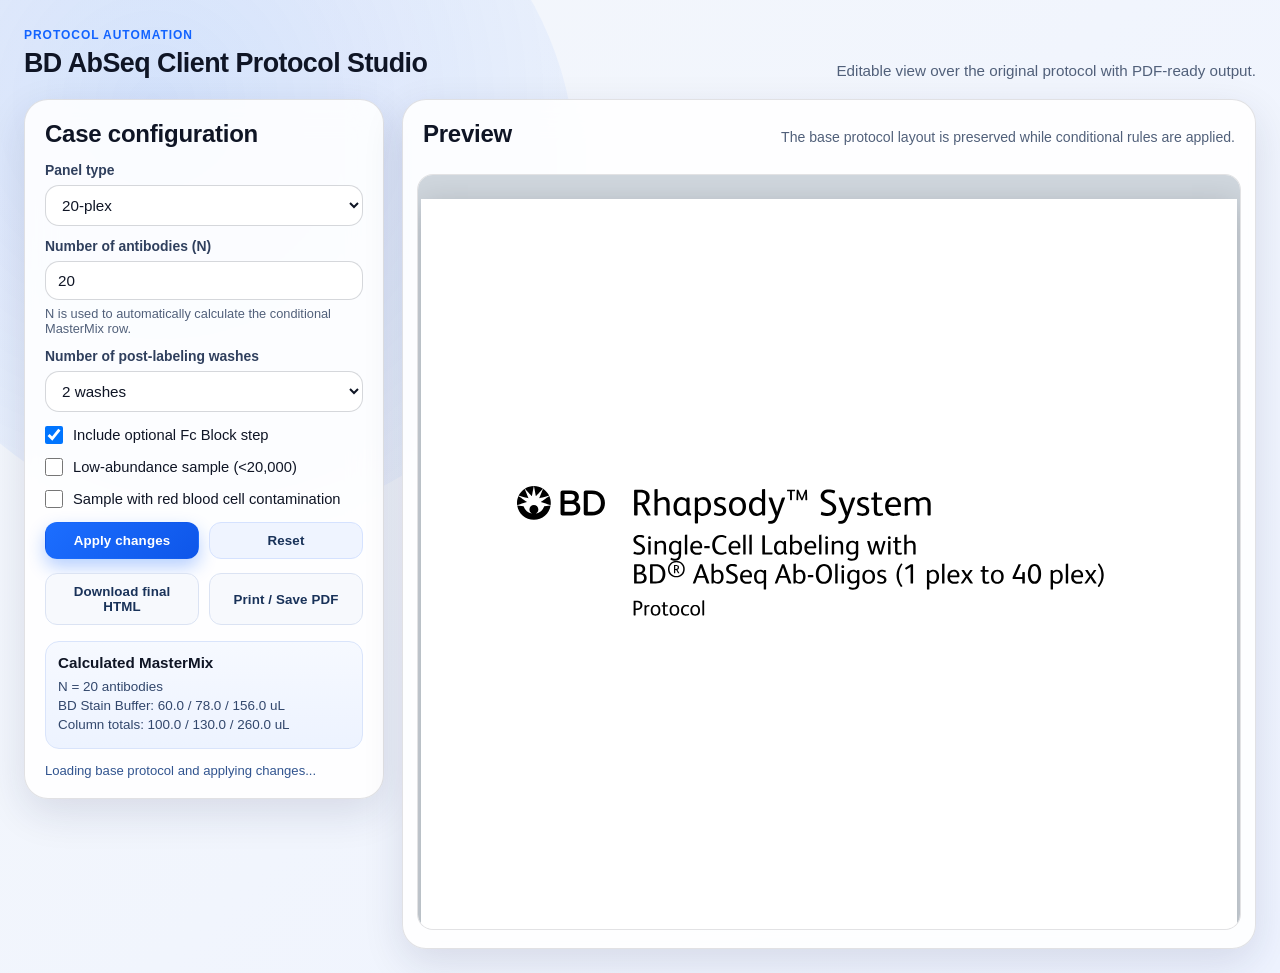
==== index.html @ 2a2dd832 "Add GitHub Pages entry point and disable Jekyll" ====
<!doctype html>
<html lang="en">
<head>
  <meta charset="utf-8" />
  <meta name="viewport" content="width=device-width, initial-scale=1" />
  <meta http-equiv="refresh" content="0; url=protocol_studio.html" />
  <title>BD AbSeq Protocol Studio</title>
  <style>
    body {
      margin: 0;
      min-height: 100vh;
      display: grid;
      place-items: center;
      font-family: "Segoe UI", Tahoma, sans-serif;
      background: #f2f5f8;
      color: #102a43;
    }
    main {
      background: #ffffff;
      border: 1px solid #d9e2ec;
      border-radius: 12px;
      padding: 20px 24px;
      box-shadow: 0 8px 20px rgba(16, 42, 67, 0.08);
      text-align: center;
    }
    a {
      color: #0f609b;
      font-weight: 600;
      text-decoration: none;
    }
    a:hover {
      text-decoration: underline;
    }
  </style>
</head>
<body>
  <main>
    <p>Redirecting to the protocol studio...</p>
    <p>If it does not open automatically, continue to <a href="protocol_studio.html">protocol_studio.html</a>.</p>
  </main>
</body>
</html>
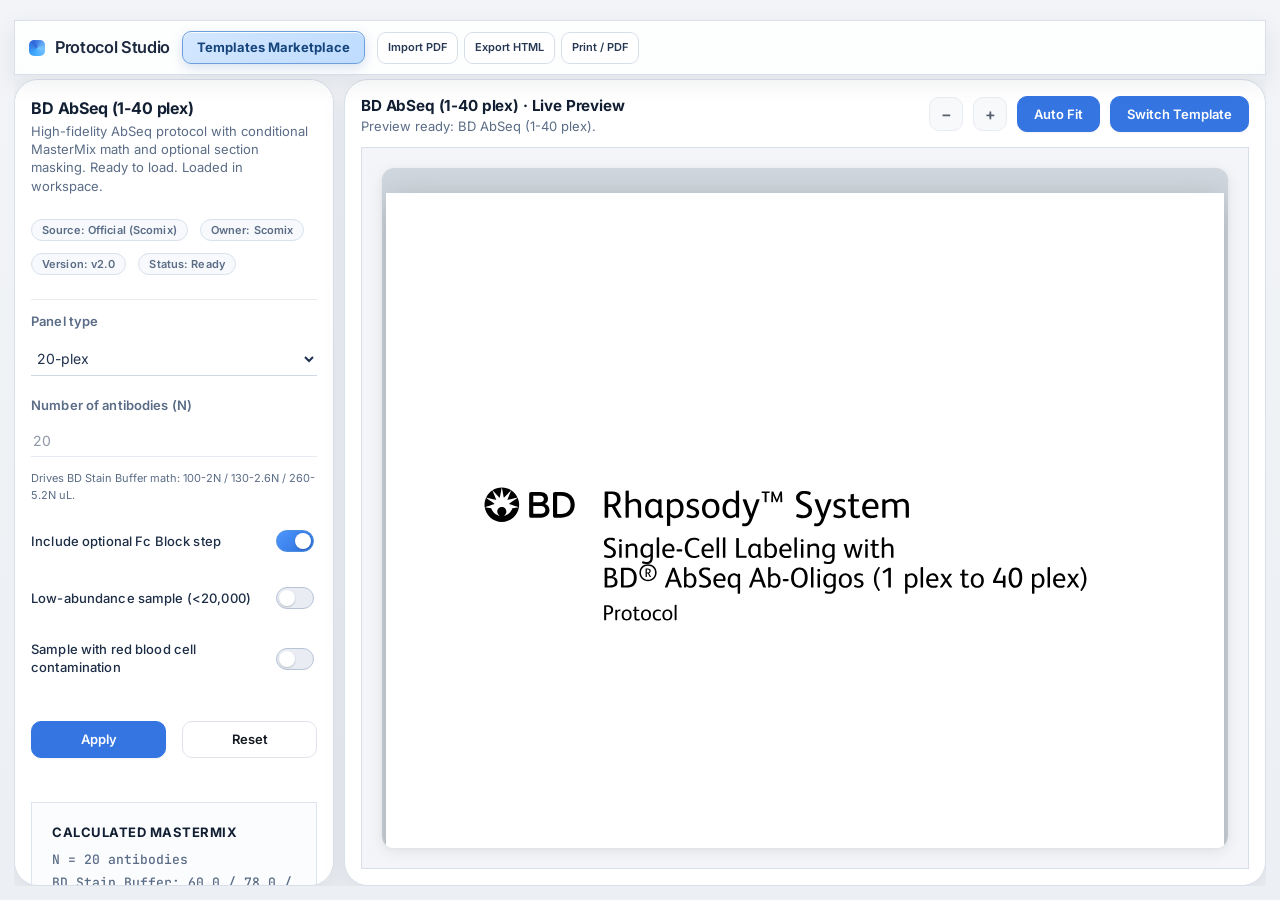
==== commit 8d401560: "Refactor code structure for improved readability and maintainability" ====
--- a/index.html
+++ b/index.html
@@ -3,40 +3,15929 @@
 <head>
   <meta charset="utf-8" />
   <meta name="viewport" content="width=device-width, initial-scale=1" />
-  <meta http-equiv="refresh" content="0; url=protocol_studio.html" />
-  <title>BD AbSeq Protocol Studio</title>
+  <title>Scomix Protocol Studio</title>
+  <link rel="preconnect" href="https://fonts.googleapis.com">
+  <link rel="preconnect" href="https://fonts.gstatic.com" crossorigin>
+  <link href="https://fonts.googleapis.com/css2?family=Inter:wght@400;500;600;700;800&family=JetBrains+Mono:wght@400;500;600&display=swap" rel="stylesheet">
   <style>
-    body {
+/* ═══════════════════════════════════════════════════
+   DESIGN TOKENS
+   ═══════════════════════════════════════════════════ */
+:root {
+  /* — Neutral scale — */
+  --gray-50: #f8f9fb;
+  --gray-100: #f1f3f6;
+  --gray-150: #e8ecf1;
+  --gray-200: #dfe3ea;
+  --gray-300: #c8ced9;
+  --gray-400: #a1aab8;
+  --gray-500: #737f8f;
+  --gray-600: #56606e;
+  --gray-700: #3d4654;
+  --gray-800: #272e3a;
+  --gray-900: #141921;
+
+  /* — Primary (blue) — */
+  --primary-50: #eff5ff;
+  --primary-100: #dae8ff;
+  --primary-200: #bdd5ff;
+  --primary-300: #8bb8ff;
+  --primary-400: #5a96f5;
+  --primary-500: #3575e2;
+  --primary-600: #1d5cc8;
+  --primary-700: #174ba3;
+  --primary-800: #163d82;
+  --primary-900: #0e2952;
+
+  /* — Accent (violet) — */
+  --accent-50: #f5f0ff;
+  --accent-100: #ede5ff;
+  --accent-200: #d9c8ff;
+  --accent-400: #9871f0;
+  --accent-600: #6d3fcf;
+
+  /* — Success (green) — */
+  --success-50: #ecfdf3;
+  --success-100: #d1fae5;
+  --success-400: #36b37e;
+  --success-600: #1a7f54;
+  --success-700: #146642;
+
+  /* — Warning (amber) — */
+  --warning-50: #fffbeb;
+  --warning-100: #fef3c7;
+  --warning-400: #f59e0b;
+  --warning-600: #b45309;
+  --warning-700: #92400e;
+
+  /* — Danger (red) — */
+  --danger-50: #fef2f2;
+  --danger-100: #fee2e2;
+  --danger-400: #f87171;
+  --danger-600: #dc2626;
+  --danger-700: #b91c1c;
+
+  /* — Semantic aliases — */
+  --bg-app: #f3f5f8;
+  --bg-surface: #ffffff;
+  --bg-surface-secondary: var(--gray-50);
+  --bg-surface-overlay: rgba(255, 255, 255, 0.92);
+  --bg-elevated: #ffffff;
+  --border-default: var(--gray-200);
+  --border-subtle: var(--gray-150);
+  --border-strong: var(--gray-300);
+  --text-primary: var(--gray-900);
+  --text-secondary: var(--gray-600);
+  --text-tertiary: var(--gray-500);
+  --text-on-primary: #ffffff;
+
+  /* — Spacing — */
+  --sp-1: 4px;
+  --sp-2: 8px;
+  --sp-3: 12px;
+  --sp-4: 16px;
+  --sp-5: 20px;
+  --sp-6: 24px;
+  --sp-8: 32px;
+  --sp-10: 40px;
+  --sp-12: 48px;
+
+  /* — Radii — */
+  --radius-sm: 6px;
+  --radius-md: 10px;
+  --radius-lg: 14px;
+  --radius-xl: 20px;
+  --radius-2xl: 24px;
+  --radius-pill: 999px;
+
+  /* — Shadows — */
+  --shadow-xs: 0 1px 2px rgba(16, 24, 40, 0.05);
+  --shadow-sm: 0 2px 6px rgba(16, 24, 40, 0.06), 0 1px 2px rgba(16, 24, 40, 0.04);
+  --shadow-md: 0 4px 16px rgba(16, 24, 40, 0.08), 0 1px 4px rgba(16, 24, 40, 0.04);
+  --shadow-lg: 0 12px 40px rgba(16, 24, 40, 0.1), 0 2px 8px rgba(16, 24, 40, 0.04);
+  --shadow-xl: 0 20px 60px rgba(16, 24, 40, 0.14), 0 4px 16px rgba(16, 24, 40, 0.06);
+  --shadow-focus: 0 0 0 3px rgba(53, 117, 226, 0.18);
+  --shadow-focus-danger: 0 0 0 3px rgba(220, 38, 38, 0.16);
+
+  /* — Typography — */
+  --font-sans: 'Inter', -apple-system, BlinkMacSystemFont, 'Segoe UI', sans-serif;
+  --font-mono: 'JetBrains Mono', 'SF Mono', 'Fira Code', monospace;
+  --text-xs: 0.6875rem;
+  --text-sm: 0.8125rem;
+  --text-base: 0.875rem;
+  --text-md: 0.9375rem;
+  --text-lg: 1rem;
+  --text-xl: 1.125rem;
+  --text-2xl: 1.375rem;
+  --text-3xl: 1.75rem;
+
+  /* — Transitions — */
+  --ease-out: cubic-bezier(0.16, 1, 0.3, 1);
+  --ease-in-out: cubic-bezier(0.45, 0, 0.55, 1);
+  --duration-fast: 120ms;
+  --duration-normal: 200ms;
+  --duration-slow: 320ms;
+
+  /* — Z layers — */
+  --z-overlay: 100;
+  --z-overlay-raised: 110;
+  --z-overlay-top: 120;
+  --z-header: 50;
+
+  /* Legacy compat aliases (for embedded template references) */
+  --accent: var(--primary-500);
+  --accent-strong: var(--primary-600);
+  --accent-soft: var(--primary-100);
+  --ink-900: var(--gray-900);
+  --ink-700: var(--gray-700);
+  --ink-500: var(--gray-500);
+  --surface: var(--bg-surface);
+  --surface-strong: #ffffff;
+  --stroke: var(--border-default);
+  --stroke-strong: var(--border-strong);
+  --internal: var(--warning-600);
+  --internal-soft: var(--warning-100);
+  --ok: var(--success-600);
+  --ok-soft: var(--success-100);
+  --pending: var(--warning-600);
+  --pending-soft: var(--warning-100);
+  --danger: var(--danger-600);
+  --danger-soft: var(--danger-100);
+  --shadow-main: var(--shadow-lg);
+  --shadow-soft: var(--shadow-md);
+  --radius-xl: var(--radius-2xl);
+  --radius-lg: var(--radius-lg);
+}
+
+/* ═══════════════════════════════════════════════════
+   RESET & BASE
+   ═══════════════════════════════════════════════════ */
+*, *::before, *::after { box-sizing: border-box; }
+
+html {
+  margin: 0;
+  height: 100%;
+  min-height: 100dvh;
+  overflow-x: hidden;
+  overflow-y: hidden;
+}
+
+body {
+  margin: 0;
+  height: 100dvh;
+  min-height: 100dvh;
+  overflow-x: hidden;
+  overflow-y: hidden;
+  color: var(--text-primary);
+  font-family: var(--font-sans);
+  font-size: 15px;
+  line-height: 1.5;
+  background: var(--bg-app);
+  -webkit-font-smoothing: antialiased;
+  -moz-osx-font-smoothing: grayscale;
+}
+
+button, input, select, textarea { font-family: inherit; font-size: inherit; }
+:focus-visible { outline: none; }
+
+/* ═══════════════════════════════════════════════════
+   SCROLLBAR
+   ═══════════════════════════════════════════════════ */
+::-webkit-scrollbar { width: 6px; height: 6px; }
+::-webkit-scrollbar-track { background: transparent; }
+::-webkit-scrollbar-thumb {
+  background: var(--gray-300);
+  border-radius: var(--radius-pill);
+}
+::-webkit-scrollbar-thumb:hover { background: var(--gray-400); }
+
+/* ═══════════════════════════════════════════════════
+   APP SHELL
+   ═══════════════════════════════════════════════════ */
+.app-backdrop,
+.app-grid-glow {
+  display: none;
+}
+
+.app-shell {
+  position: relative;
+  z-index: 1;
+  max-width: 1820px;
+  margin: 0 auto;
+  padding: var(--sp-5);
+  display: flex;
+  flex-direction: column;
+  gap: calc(var(--sp-6) + 2px);
+  min-height: 100dvh;
+  height: 100dvh;
+  box-sizing: border-box;
+  overflow: hidden;
+}
+
+/* ═══════════════════════════════════════════════════
+   PANEL (shared surface)
+   ═══════════════════════════════════════════════════ */
+.panel {
+  border: 1px solid var(--border-default);
+  background: linear-gradient(180deg, #ffffff, #fbfcff 52%, #f7faff);
+  border-radius: var(--radius-xl);
+  box-shadow: var(--shadow-sm), inset 0 1px 0 rgba(255,255,255,0.75);
+}
+
+/* ═══════════════════════════════════════════════════
+   HEADER — compact toolbar
+   ═══════════════════════════════════════════════════ */
+.main-header {
+  display: flex;
+  align-items: center;
+  justify-content: space-between;
+  gap: var(--sp-5);
+  padding: var(--sp-4) var(--sp-6);
+  border-radius: var(--radius-lg);
+  position: sticky;
+  top: var(--sp-2);
+  z-index: var(--z-header);
+  backdrop-filter: blur(16px) saturate(1.5);
+  background: linear-gradient(145deg, rgba(255,255,255,0.88), rgba(248,251,255,0.78));
+  box-shadow: var(--shadow-sm), 0 0 0 1px var(--border-subtle), inset 0 1px 0 rgba(255,255,255,0.82);
+}
+
+.brand-block {
+  display: flex;
+  align-items: center;
+  gap: var(--sp-3);
+  min-width: 0;
+}
+
+.eyebrow {
+  margin: 0;
+  color: var(--primary-600);
+  letter-spacing: 0.06em;
+  text-transform: uppercase;
+  font-size: var(--text-xs);
+  font-weight: 700;
+  white-space: nowrap;
+}
+
+h1 {
+  margin: 0;
+  font-size: var(--text-xl);
+  font-weight: 800;
+  letter-spacing: -0.02em;
+  white-space: nowrap;
+  background: linear-gradient(135deg, var(--gray-900), var(--primary-700));
+  -webkit-background-clip: text;
+  -webkit-text-fill-color: transparent;
+  background-clip: text;
+}
+
+.hero-copy {
+  display: none;
+}
+
+.header-actions {
+  display: flex;
+  align-items: center;
+  gap: var(--sp-2);
+  flex-shrink: 0;
+}
+
+/* ═══════════════════════════════════════════════════
+   WORKSPACE — two-column layout
+   ═══════════════════════════════════════════════════ */
+.workspace {
+  display: grid;
+  grid-template-columns: minmax(360px, 420px) minmax(0, 1fr);
+  gap: var(--sp-6);
+  flex: 1;
+  min-height: 0;
+  overflow: hidden;
+  transition: grid-template-columns var(--duration-slow) var(--ease-out);
+}
+
+.workspace.is-preview-focus {
+  grid-template-columns: 0 minmax(0, 1fr);
+}
+
+.workspace.is-preview-focus .editor-panel {
+  opacity: 0;
+  pointer-events: none;
+  border-width: 0;
+  width: 0;
+  padding: 0;
+  overflow: hidden;
+}
+
+/* ═══════════════════════════════════════════════════
+   EDITOR PANEL (left sidebar)
+   ═══════════════════════════════════════════════════ */
+.editor-panel {
+  padding: var(--sp-6);
+  display: flex;
+  flex-direction: column;
+  gap: var(--sp-5);
+  min-height: 0;
+  overflow-y: auto;
+  overflow-x: hidden;
+  border-radius: var(--radius-xl);
+  transition: opacity var(--duration-slow) var(--ease-out);
+}
+
+.panel-header {
+  display: flex;
+  justify-content: space-between;
+  gap: var(--sp-4);
+  align-items: center;
+  margin-bottom: var(--sp-1);
+}
+
+.panel-header h2 {
+  margin: 0;
+  font-size: var(--text-lg);
+  font-weight: 700;
+  letter-spacing: -0.01em;
+}
+
+.panel-subtitle {
+  margin: 2px 0 0;
+  color: var(--text-tertiary);
+  font-size: var(--text-sm);
+  line-height: 1.4;
+}
+
+.chip-action {
+  border: 1px solid var(--primary-200);
+  background: var(--primary-50);
+  color: var(--primary-700);
+  border-radius: var(--radius-pill);
+  padding: 5px 12px;
+  font-size: var(--text-xs);
+  font-weight: 600;
+  cursor: pointer;
+  white-space: nowrap;
+  transition: all var(--duration-fast) ease;
+}
+
+.chip-action:hover {
+  background: var(--primary-100);
+  border-color: var(--primary-300);
+}
+
+.meta-row {
+  display: flex;
+  flex-wrap: wrap;
+  gap: 12px;
+  align-items: center;
+}
+
+.meta-pill {
+  display: inline-flex;
+  align-items: center;
+  border-radius: var(--radius-pill);
+  border: 1px solid var(--border-default);
+  background: var(--gray-50);
+  color: var(--text-secondary);
+  padding: 3px 10px;
+  font-size: var(--text-xs);
+  line-height: 1.3;
+  font-weight: 600;
+  letter-spacing: 0.01em;
+}
+
+/* ═══════════════════════════════════════════════════
+   FORM CONTROLS
+   ═══════════════════════════════════════════════════ */
+.control-list { display: grid; gap: var(--sp-5); }
+
+#protocolControls.control-list {
+  margin-top: var(--sp-1);
+  padding-top: var(--sp-3);
+  border-top: 1px solid var(--border-subtle);
+}
+
+.form-field { display: grid; gap: 10px; }
+.form-field label { margin: 0; }
+
+label {
+  display: block;
+  margin: 0 0 5px;
+  font-size: var(--text-sm);
+  font-weight: 600;
+  color: var(--text-secondary);
+  letter-spacing: 0.01em;
+}
+
+input[type="search"],
+input[type="text"],
+input[type="number"],
+select {
+  width: 100%;
+  border: 1px solid var(--border-default);
+  border-radius: var(--radius-md);
+  padding: 9px 12px;
+  background: var(--bg-surface);
+  color: var(--text-primary);
+  font-size: var(--text-base);
+  transition: border-color var(--duration-fast) ease, box-shadow var(--duration-fast) ease;
+}
+
+input[type="search"]:hover,
+input[type="text"]:hover,
+input[type="number"]:hover,
+select:hover {
+  border-color: var(--gray-300);
+}
+
+input[type="search"]:focus,
+input[type="text"]:focus,
+input[type="number"]:focus,
+select:focus {
+  border-color: var(--primary-400);
+  box-shadow: var(--shadow-focus);
+  outline: none;
+}
+
+input::placeholder { color: var(--gray-400); }
+
+input:disabled, select:disabled, button:disabled {
+  cursor: not-allowed;
+  opacity: 0.5;
+}
+
+.hint {
+  margin: 3px 0 0;
+  font-size: var(--text-xs);
+  color: var(--text-tertiary);
+}
+
+/* — Checkboxes — */
+.check-row {
+  margin-top: var(--sp-1);
+  display: flex;
+  align-items: center;
+  gap: var(--sp-2);
+  font-size: var(--text-base);
+  color: var(--text-primary);
+  cursor: pointer;
+}
+
+.check-row input[type="checkbox"] {
+  appearance: none;
+  -webkit-appearance: none;
+  width: 18px;
+  height: 18px;
+  border: 2px solid var(--gray-300);
+  border-radius: 5px;
+  background: var(--bg-surface);
+  cursor: pointer;
+  transition: all var(--duration-fast) ease;
+  position: relative;
+  flex-shrink: 0;
+}
+
+.check-row input[type="checkbox"]:checked {
+  background: var(--primary-500);
+  border-color: var(--primary-500);
+}
+
+.check-row input[type="checkbox"]:checked::after {
+  content: '';
+  position: absolute;
+  left: 4px;
+  top: 1px;
+  width: 6px;
+  height: 10px;
+  border: 2px solid white;
+  border-top: 0;
+  border-left: 0;
+  transform: rotate(45deg);
+}
+
+.check-row input[type="checkbox"]:focus-visible {
+  box-shadow: var(--shadow-focus);
+}
+
+/* — Control actions (Apply / Reset) — */
+.control-actions {
+  display: grid;
+  grid-template-columns: 1fr 1fr;
+  gap: var(--sp-4);
+  position: sticky;
+  bottom: 0;
+  padding: var(--sp-5) 0 var(--sp-3);
+  background: linear-gradient(to top, var(--bg-surface) 70%, transparent);
+  z-index: 2;
+}
+
+/* — Summary card — */
+.summary-card {
+  margin-top: var(--sp-3);
+  border: 1px solid var(--accent-100);
+  border-radius: var(--radius-lg);
+  background: linear-gradient(135deg, var(--accent-50), var(--primary-50));
+  padding: var(--sp-5);
+}
+
+.summary-card h3 {
+  margin: 0 0 var(--sp-2);
+  font-size: var(--text-sm);
+  font-weight: 700;
+  color: var(--accent-600);
+  text-transform: uppercase;
+  letter-spacing: 0.04em;
+}
+
+.summary-card p {
+  margin: 3px 0;
+  font-size: var(--text-sm);
+  color: var(--text-secondary);
+  font-family: var(--font-mono);
+  font-weight: 500;
+}
+
+/* ═══════════════════════════════════════════════════
+   PREVIEW PANEL (right side)
+   ═══════════════════════════════════════════════════ */
+.preview-panel {
+  padding: var(--sp-6);
+  display: flex;
+  flex-direction: column;
+  min-height: 0;
+  overflow: hidden;
+  border-radius: var(--radius-xl);
+}
+
+.preview-toolbar {
+  display: flex;
+  justify-content: space-between;
+  gap: var(--sp-4);
+  align-items: center;
+  padding-bottom: var(--sp-5);
+}
+
+.preview-toolbar h2 {
+  margin: 0;
+  font-size: var(--text-lg);
+  font-weight: 700;
+  letter-spacing: -0.01em;
+}
+
+.preview-toolbar-actions {
+  display: flex;
+  flex-wrap: wrap;
+  gap: 10px;
+}
+
+.status {
+  margin: 2px 0 0;
+  font-size: var(--text-sm);
+  color: var(--text-tertiary);
+}
+
+.status.is-error {
+  color: var(--danger-600);
+}
+
+.frame-wrap {
+  flex: 1;
+  border-radius: var(--radius-lg);
+  border: 1px solid var(--border-default);
+  background: var(--gray-100);
+  padding: var(--sp-5);
+  overflow: hidden;
+  min-height: 0;
+  display: flex;
+}
+
+#previewFrame {
+  flex: 1;
+  width: 100%;
+  border: 0;
+  border-radius: var(--radius-md);
+  background: #ffffff;
+  box-shadow: var(--shadow-md);
+}
+
+/* ═══════════════════════════════════════════════════
+   BUTTONS
+   ═══════════════════════════════════════════════════ */
+.btn {
+  display: inline-flex;
+  align-items: center;
+  justify-content: center;
+  gap: 6px;
+  border: 1px solid transparent;
+  border-radius: var(--radius-md);
+  padding: 8px 16px;
+  font-weight: 600;
+  font-size: var(--text-sm);
+  cursor: pointer;
+  white-space: nowrap;
+  transition: transform var(--duration-fast) ease, box-shadow var(--duration-fast) ease, background var(--duration-fast) ease, border-color var(--duration-fast) ease, color var(--duration-fast) ease;
+  text-decoration: none;
+  line-height: 1.4;
+}
+
+.btn:hover:enabled {
+  transform: translateY(-1px);
+}
+
+.btn:active:enabled { transform: scale(0.97); }
+
+/* Primary */
+.btn-primary {
+  color: var(--text-on-primary);
+  background: var(--primary-500);
+  border-color: var(--primary-500);
+  box-shadow: var(--shadow-xs);
+}
+
+.btn-primary:hover:enabled {
+  background: var(--primary-600);
+  border-color: var(--primary-600);
+  box-shadow: var(--shadow-sm), 0 0 0 1px var(--primary-600);
+}
+
+/* Ghost (secondary outline) */
+.btn-ghost {
+  color: var(--text-primary);
+  background: var(--bg-surface);
+  border-color: var(--border-default);
+}
+
+.btn-ghost:hover:enabled {
+  background: var(--gray-50);
+  border-color: var(--gray-300);
+}
+
+/* Soft (subtle/tertiary) */
+.btn-soft {
+  color: var(--text-secondary);
+  background: var(--gray-50);
+  border-color: var(--gray-150);
+}
+
+.btn-soft:hover:enabled {
+  background: var(--gray-100);
+  border-color: var(--gray-200);
+  color: var(--text-primary);
+}
+
+/* Focus rings for all buttons */
+.btn:focus-visible {
+  box-shadow: var(--shadow-focus);
+  outline: none;
+}
+
+/* ═══════════════════════════════════════════════════
+   OVERLAY SYSTEM
+   ═══════════════════════════════════════════════════ */
+.overlay {
+  position: fixed;
+  inset: 0;
+  z-index: var(--z-overlay);
+  overflow: hidden;
+  overscroll-behavior: contain;
+  animation: overlayFadeIn var(--duration-normal) var(--ease-out);
+}
+
+#marketplacePanel {
+  z-index: var(--z-overlay);
+}
+
+#pdfLabPanel {
+  z-index: var(--z-overlay-raised);
+}
+
+#templatePreviewPanel {
+  z-index: var(--z-overlay-top);
+}
+
+#marketplacePanel.is-underlay .overlay-scrim {
+  background: rgba(10, 15, 24, 0.4);
+  backdrop-filter: blur(4px);
+}
+
+#templatePreviewPanel .overlay-scrim {
+  background: rgba(10, 15, 24, 0.68);
+  backdrop-filter: blur(8px);
+}
+
+@keyframes overlayFadeIn {
+  from { opacity: 0; }
+  to { opacity: 1; }
+}
+
+.overlay-scrim {
+  position: absolute;
+  inset: 0;
+  background: rgba(10, 15, 24, 0.55);
+  backdrop-filter: blur(6px);
+}
+
+.overlay-sheet {
+  position: absolute;
+  inset: 24px;
+  max-height: calc(100dvh - 48px);
+  min-height: 0;
+  border-radius: var(--radius-2xl);
+  border: 1px solid var(--border-subtle);
+  background: var(--bg-surface);
+  display: flex;
+  flex-direction: column;
+  box-shadow: var(--shadow-xl);
+  overflow: hidden;
+  animation: sheetSlideIn var(--duration-slow) var(--ease-out);
+}
+
+@keyframes sheetSlideIn {
+  from { transform: translateY(12px) scale(0.98); opacity: 0; }
+  to { transform: translateY(0) scale(1); opacity: 1; }
+}
+
+.overlay-sheet-wide {
+  inset: 12px;
+}
+
+.overlay-header {
+  padding: var(--sp-4) var(--sp-5);
+  border-bottom: 1px solid var(--border-subtle);
+  display: flex;
+  justify-content: space-between;
+  gap: var(--sp-4);
+  align-items: center;
+  background: var(--bg-surface);
+  flex-shrink: 0;
+}
+
+.overlay-kicker {
+  margin: 0;
+  color: var(--primary-500);
+  letter-spacing: 0.06em;
+  text-transform: uppercase;
+  font-size: var(--text-xs);
+  font-weight: 700;
+}
+
+.overlay-header h2 {
+  margin: 4px 0 0;
+  font-size: var(--text-2xl);
+  font-weight: 800;
+  letter-spacing: -0.02em;
+}
+
+.overlay-copy {
+  margin: 2px 0 0;
+  color: var(--text-tertiary);
+  font-size: var(--text-sm);
+}
+
+/* ═══════════════════════════════════════════════════
+   MARKETPLACE
+   ═══════════════════════════════════════════════════ */
+.market-tools {
+  padding: var(--sp-3) var(--sp-5);
+  display: grid;
+  grid-template-columns: minmax(240px, 1fr) minmax(320px, 1.35fr);
+  grid-template-areas:
+    "search filters"
+    "stats stats";
+  gap: var(--sp-3);
+  align-items: start;
+  border-bottom: 1px solid var(--border-subtle);
+  background: var(--gray-50);
+  flex-shrink: 0;
+}
+
+.market-search-wrap {
+  grid-area: search;
+  min-width: 0;
+}
+
+.market-search-wrap label { display: none; }
+
+.market-search-wrap input[type="search"] {
+  background: var(--bg-surface);
+  border-color: var(--border-default);
+  padding: 10px 14px;
+  font-size: var(--text-base);
+  border-radius: var(--radius-md);
+}
+
+.market-filters-row {
+  grid-area: filters;
+  display: flex;
+  flex-wrap: wrap;
+  gap: var(--sp-2);
+  align-items: center;
+  justify-content: flex-end;
+}
+
+.chip-row {
+  display: flex;
+  flex-wrap: wrap;
+  gap: 6px;
+}
+
+.chip {
+  border: 1px solid var(--border-default);
+  background: var(--bg-surface);
+  color: var(--text-secondary);
+  border-radius: var(--radius-pill);
+  padding: 5px 14px;
+  font-size: var(--text-xs);
+  font-weight: 600;
+  cursor: pointer;
+  transition: all var(--duration-fast) ease;
+}
+
+.chip:hover {
+  border-color: var(--gray-300);
+  color: var(--text-primary);
+  background: var(--gray-50);
+}
+
+.chip.is-active {
+  background: var(--primary-500);
+  border-color: var(--primary-500);
+  color: white;
+  box-shadow: var(--shadow-xs);
+}
+
+.market-control-row {
+  display: flex;
+  flex-wrap: wrap;
+  align-items: center;
+  justify-content: flex-end;
+  gap: 6px;
+}
+
+.market-inline-field {
+  display: inline-flex;
+  align-items: center;
+  gap: 6px;
+  margin: 0;
+  border: 1px solid var(--border-default);
+  border-radius: var(--radius-md);
+  background: var(--bg-surface);
+  padding: 5px 10px;
+}
+
+.market-inline-field span {
+  font-size: var(--text-xs);
+  color: var(--text-tertiary);
+  font-weight: 600;
+}
+
+.market-select {
+  min-width: 150px;
+  border-radius: var(--radius-sm);
+  border: 1px solid var(--border-default);
+  background: var(--bg-surface);
+  padding: 5px 8px;
+  font-size: var(--text-sm);
+  color: var(--text-primary);
+}
+
+.market-toggle {
+  display: inline-flex;
+  align-items: center;
+  gap: 6px;
+  border: 1px solid var(--border-default);
+  background: var(--bg-surface);
+  color: var(--text-secondary);
+  border-radius: var(--radius-md);
+  padding: 5px 10px;
+  font-size: var(--text-xs);
+  font-weight: 600;
+}
+
+.market-toggle input { margin: 0; }
+.market-clear-btn { padding-inline: 12px; font-size: var(--text-xs); }
+
+.market-stats {
+  grid-area: stats;
+  display: flex;
+  flex-wrap: wrap;
+  gap: 6px;
+  padding: 0;
+}
+
+.market-stat {
+  display: inline-flex;
+  align-items: center;
+  border-radius: var(--radius-pill);
+  border: 1px solid var(--border-subtle);
+  background: var(--gray-50);
+  color: var(--text-tertiary);
+  padding: 3px 10px;
+  font-size: var(--text-xs);
+  font-weight: 600;
+}
+
+.market-headline {
+  display: flex;
+  justify-content: space-between;
+  align-items: center;
+  padding: var(--sp-2) var(--sp-5) var(--sp-2);
+  color: var(--text-tertiary);
+  font-size: var(--text-sm);
+  font-weight: 500;
+}
+
+.market-grid {
+  padding: 0 var(--sp-5) var(--sp-5);
+  overflow: auto;
+  min-height: 0;
+  display: grid;
+  grid-template-columns: repeat(auto-fill, minmax(280px, 1fr));
+  gap: var(--sp-4);
+  align-content: start;
+  overscroll-behavior: contain;
+  scrollbar-gutter: stable both-edges;
+  flex: 1;
+}
+
+.template-preview-sheet {
+  position: absolute;
+  width: min(1720px, 86vw);
+  height: min(1080px, 86vh);
+  left: 50%;
+  top: 50%;
+  transform: translate(-50%, -50%);
+  border-radius: var(--radius-2xl);
+  border: 1px solid var(--border-subtle);
+  background: var(--bg-surface);
+  display: flex;
+  flex-direction: column;
+  box-shadow: var(--shadow-xl);
+  overflow: hidden;
+  animation: templatePreviewSheetIn var(--duration-slow) var(--ease-out);
+  transition: transform 220ms var(--ease-out), opacity 220ms var(--ease-out), filter 220ms var(--ease-out);
+}
+
+@keyframes templatePreviewSheetIn {
+  from { transform: translate(-50%, -48%) scale(0.985); opacity: 0; }
+  to { transform: translate(-50%, -50%) scale(1); opacity: 1; }
+}
+
+.template-preview-sheet.is-committing {
+  transform: translate(-50%, -48%) scale(0.985);
+  opacity: 0.72;
+  filter: saturate(0.9);
+}
+
+.template-preview-body {
+  flex: 1;
+  min-height: 0;
+  display: grid;
+  grid-template-columns: minmax(280px, 330px) minmax(0, 1fr);
+  gap: var(--sp-3);
+  padding: var(--sp-3) var(--sp-4) var(--sp-4);
+}
+
+.template-preview-info {
+  display: flex;
+  flex-direction: column;
+  gap: var(--sp-3);
+  min-height: 0;
+}
+
+.template-preview-summary {
+  border: 1px solid var(--border-default);
+  border-radius: var(--radius-lg);
+  background: linear-gradient(140deg, #f4f8ff, #eef4ff);
+  padding: var(--sp-3);
+  display: grid;
+  gap: 8px;
+}
+
+.template-preview-summary-line {
+  margin: 0;
+  font-size: var(--text-sm);
+  color: var(--text-secondary);
+  font-weight: 600;
+}
+
+.template-preview-highlights-wrap {
+  border: 1px solid var(--border-default);
+  border-radius: var(--radius-lg);
+  background: var(--gray-50);
+  padding: var(--sp-3);
+}
+
+.template-preview-highlights-title {
+  margin: 0 0 8px;
+  font-size: var(--text-xs);
+  letter-spacing: 0.05em;
+  text-transform: uppercase;
+  color: var(--text-tertiary);
+  font-weight: 700;
+}
+
+.template-preview-highlights {
+  margin: 0;
+  padding-left: 18px;
+  display: grid;
+  gap: 6px;
+}
+
+.template-preview-highlights li {
+  color: var(--text-secondary);
+  font-size: var(--text-sm);
+  line-height: 1.4;
+}
+
+.template-preview-title {
+  margin: 0;
+  font-size: var(--text-2xl);
+  font-weight: 800;
+  letter-spacing: -0.02em;
+}
+
+.template-preview-description {
+  margin: 0;
+  color: var(--text-secondary);
+  font-size: var(--text-base);
+  line-height: 1.5;
+}
+
+.template-preview-meta {
+  display: flex;
+  flex-wrap: wrap;
+  gap: 8px;
+}
+
+.template-preview-pill {
+  display: inline-flex;
+  align-items: center;
+  border-radius: var(--radius-pill);
+  border: 1px solid var(--border-default);
+  background: var(--gray-50);
+  color: var(--text-secondary);
+  padding: 4px 10px;
+  font-size: var(--text-xs);
+  font-weight: 600;
+}
+
+.template-preview-actions {
+  margin-top: auto;
+  padding-top: var(--sp-2);
+}
+
+.template-preview-use-btn.is-loading {
+  position: relative;
+  pointer-events: none;
+}
+
+.template-preview-canvas {
+  border: 1px solid var(--border-default);
+  border-radius: var(--radius-lg);
+  background: radial-gradient(circle at 30% 18%, #f7fbff, #ecf2fc 58%, #e7edf9);
+  display: flex;
+  align-items: center;
+  justify-content: center;
+  padding: 10px;
+  min-height: 0;
+  overflow: hidden;
+}
+
+.template-preview-frame {
+  width: 98%;
+  height: 98%;
+  max-width: 1380px;
+  border: 0;
+  border-radius: var(--radius-md);
+  background: #fff;
+  box-shadow: var(--shadow-md);
+}
+
+/* — Marketplace Cards — */
+.market-card {
+  border: 1px solid var(--border-default);
+  background: var(--bg-surface);
+  border-radius: var(--radius-lg);
+  padding: var(--sp-3);
+  display: grid;
+  gap: var(--sp-2);
+  box-shadow: var(--shadow-xs), inset 0 1px 0 rgba(255,255,255,0.92);
+  transition: transform var(--duration-fast) ease, box-shadow var(--duration-fast) ease, border-color var(--duration-fast) ease;
+  min-height: 320px;
+  position: relative;
+  overflow: hidden;
+}
+
+.market-card::before {
+  content: "";
+  position: absolute;
+  left: 0;
+  right: 0;
+  top: 0;
+  height: 3px;
+  background: linear-gradient(90deg, var(--primary-400), var(--primary-200));
+  opacity: 0.75;
+}
+
+.market-card.is-official::before {
+  background: linear-gradient(90deg, var(--primary-500), var(--primary-200));
+}
+
+.market-card.is-internal::before {
+  background: linear-gradient(90deg, var(--success-600), var(--success-100));
+}
+
+.market-card.is-planned::before {
+  background: linear-gradient(90deg, var(--warning-500), var(--warning-300));
+  opacity: 0.9;
+}
+
+.market-card:hover {
+  transform: translateY(-2px);
+  box-shadow: var(--shadow-lg), inset 0 1px 0 rgba(255,255,255,0.92);
+  border-color: var(--gray-300);
+}
+
+.market-card.is-selected {
+  box-shadow: var(--shadow-md), 0 0 0 2px rgba(53, 117, 226, 0.32);
+}
+
+.market-card.is-selected.is-internal {
+  box-shadow: var(--shadow-md), 0 0 0 2px rgba(26, 127, 84, 0.3);
+}
+
+.market-card.is-selected.is-planned {
+  box-shadow: var(--shadow-md), 0 0 0 2px rgba(180, 83, 9, 0.3);
+}
+
+.market-card.is-official {
+  border-left: 3px solid var(--primary-400);
+}
+
+.market-card.is-internal {
+  border-left: 3px solid var(--success-400);
+}
+
+.market-card.is-planned {
+  border-left-style: solid;
+}
+
+.market-card-preview-shell {
+  position: relative;
+  width: 100%;
+  height: 178px;
+  border: 1px solid var(--border-subtle);
+  border-radius: var(--radius-md);
+  background: linear-gradient(165deg, #f7f9fd, #eef3fb);
+  padding: 12px;
+  overflow: hidden;
+  display: flex;
+}
+
+.market-mini-preview {
+  width: 100%;
+  border: 1px solid var(--border-subtle);
+  border-radius: var(--radius-md);
+  background: #ffffff;
+  box-shadow: var(--shadow-sm);
+  padding: 12px;
+  display: grid;
+  grid-template-rows: auto 1fr auto;
+  gap: 10px;
+}
+
+.market-mini-preview-head {
+  display: flex;
+  justify-content: space-between;
+  align-items: flex-start;
+  gap: 8px;
+}
+
+.market-mini-preview-title {
+  margin: 0;
+  font-size: 13px;
+  line-height: 1.35;
+  font-weight: 700;
+  color: var(--text-primary);
+}
+
+.market-mini-preview-version {
+  margin: 0;
+  font-size: 11px;
+  color: var(--text-tertiary);
+  font-weight: 600;
+}
+
+.market-mini-preview-lines {
+  display: grid;
+  gap: 6px;
+  align-content: center;
+}
+
+.market-mini-preview-line {
+  height: 7px;
+  border-radius: var(--radius-pill);
+  background: linear-gradient(90deg, var(--gray-200), var(--gray-100));
+}
+
+.market-mini-preview-line.wide { width: 100%; }
+.market-mini-preview-line.mid { width: 76%; }
+.market-mini-preview-line.short { width: 52%; }
+
+.market-mini-preview-footer {
+  display: flex;
+  justify-content: space-between;
+  align-items: center;
+  gap: 8px;
+}
+
+.market-mini-chip {
+  display: inline-flex;
+  align-items: center;
+  border-radius: var(--radius-pill);
+  border: 1px solid var(--border-default);
+  background: var(--gray-50);
+  color: var(--text-secondary);
+  font-size: 10px;
+  font-weight: 700;
+  padding: 2px 7px;
+  letter-spacing: 0.02em;
+}
+
+.market-card-preview-overlay {
+  position: absolute;
+  right: 16px;
+  bottom: 16px;
+  border-radius: var(--radius-pill);
+  border: 1px solid var(--border-default);
+  background: var(--bg-surface-overlay);
+  color: var(--text-tertiary);
+  font-size: var(--text-xs);
+  font-weight: 600;
+  padding: 2px 8px;
+  transition: opacity var(--duration-fast) ease;
+}
+
+.market-card-preview-shell.is-ready .market-card-preview-overlay {
+  opacity: 0;
+  pointer-events: none;
+}
+
+.market-card-head {
+  display: flex;
+  justify-content: space-between;
+  align-items: flex-start;
+  gap: var(--sp-2);
+}
+
+.market-card-title-wrap { min-width: 0; flex: 1; }
+
+.market-card-title {
+  margin: 0;
+  font-size: var(--text-base);
+  font-weight: 700;
+  letter-spacing: -0.01em;
+  white-space: nowrap;
+  overflow: hidden;
+  text-overflow: ellipsis;
+}
+
+.market-card-owner {
+  margin: 2px 0 0;
+  font-size: var(--text-xs);
+  color: var(--text-tertiary);
+}
+
+.market-card-submeta {
+  margin: 2px 0 0;
+  font-size: var(--text-xs);
+  color: var(--text-tertiary);
+}
+
+/* — Badge system — */
+.market-badge {
+  display: inline-flex;
+  align-items: center;
+  border-radius: var(--radius-pill);
+  padding: 2px 8px;
+  line-height: 1.3;
+  font-size: var(--text-xs);
+  font-weight: 600;
+  white-space: nowrap;
+  border: 1px solid transparent;
+}
+
+.market-badge-official {
+  background: var(--primary-50);
+  color: var(--primary-700);
+  border-color: var(--primary-200);
+}
+
+.market-badge-internal {
+  background: var(--warning-50);
+  color: var(--warning-700);
+  border-color: var(--warning-100);
+}
+
+.market-badge-ready {
+  background: var(--success-50);
+  color: var(--success-700);
+  border-color: var(--success-100);
+}
+
+.market-badge-planned {
+  background: var(--warning-50);
+  color: var(--warning-700);
+  border-color: var(--warning-100);
+}
+
+.market-card-description {
+  margin: 0;
+  color: var(--text-secondary);
+  font-size: var(--text-sm);
+  line-height: 1.45;
+  display: -webkit-box;
+  -webkit-line-clamp: 2;
+  line-clamp: 2;
+  -webkit-box-orient: vertical;
+  overflow: hidden;
+}
+
+.market-tags {
+  display: flex;
+  flex-wrap: wrap;
+  gap: 4px;
+}
+
+.market-tag {
+  border: 1px solid var(--border-subtle);
+  background: var(--gray-50);
+  color: var(--text-tertiary);
+  border-radius: var(--radius-pill);
+  padding: 2px 8px;
+  font-size: var(--text-xs);
+  font-weight: 500;
+}
+
+.market-card-actions {
+  display: grid;
+  grid-template-columns: 1fr 1fr;
+  gap: 6px;
+  margin-top: auto;
+}
+
+.market-card-actions .btn {
+  min-height: 34px;
+  font-size: var(--text-xs);
+}
+
+.empty-state {
+  border: 2px dashed var(--border-default);
+  background: var(--gray-50);
+  border-radius: var(--radius-lg);
+  padding: var(--sp-6);
+  color: var(--text-tertiary);
+  font-size: var(--text-base);
+  line-height: 1.5;
+  text-align: center;
+}
+
+/* ═══════════════════════════════════════════════════
+   PDF LAB
+   ═══════════════════════════════════════════════════ */
+.pdf-lab-topbar {
+  padding: var(--sp-3) var(--sp-5);
+  border-bottom: 1px solid var(--border-subtle);
+  display: flex;
+  flex-wrap: wrap;
+  justify-content: space-between;
+  gap: var(--sp-3);
+  background: var(--gray-50);
+  flex-shrink: 0;
+}
+
+.upload-control {
+  display: inline-flex;
+  align-items: center;
+  gap: var(--sp-2);
+  border: 1px solid var(--border-default);
+  border-radius: var(--radius-md);
+  background: var(--bg-surface);
+  padding: 8px 14px;
+  font-size: var(--text-sm);
+  font-weight: 600;
+  color: var(--text-primary);
+}
+
+.upload-control input[type="file"] { border: 0; padding: 0; font-size: var(--text-sm); }
+
+.pdf-page-controls {
+  display: inline-flex;
+  align-items: center;
+  gap: 6px;
+}
+
+#pdfPageIndicator {
+  margin: 0;
+  min-width: 80px;
+  text-align: center;
+  color: var(--text-tertiary);
+  font-size: var(--text-sm);
+  font-family: var(--font-mono);
+  font-weight: 500;
+}
+
+.pdf-lab-grid {
+  flex: 1;
+  display: grid;
+  grid-template-columns: minmax(0, 1fr) 340px;
+  gap: var(--sp-3);
+  padding: var(--sp-3) var(--sp-5) var(--sp-5);
+  overflow: hidden;
+}
+
+.panel-subtle {
+  border: 1px solid var(--border-default);
+  border-radius: var(--radius-lg);
+  background: var(--bg-surface);
+  box-shadow: var(--shadow-xs);
+}
+
+.pdf-canvas-panel {
+  padding: var(--sp-3);
+  display: flex;
+  flex-direction: column;
+  min-height: 0;
+}
+
+.pdf-canvas-toolbar {
+  display: flex;
+  gap: 6px;
+  margin-bottom: var(--sp-2);
+}
+
+.pdf-canvas-wrap {
+  position: relative;
+  flex: 1;
+  overflow: auto;
+  border: 1px solid var(--border-default);
+  border-radius: var(--radius-md);
+  background: var(--gray-100);
+  display: grid;
+  place-items: center;
+  padding: var(--sp-3);
+}
+
+#pdfCanvas {
+  display: block;
+  max-width: 100%;
+  border-radius: var(--radius-sm);
+  box-shadow: var(--shadow-lg);
+}
+
+.pdf-overlay { position: absolute; pointer-events: auto; }
+
+.pdf-field-box {
+  position: absolute;
+  border-radius: var(--radius-sm);
+  border: 2px solid var(--primary-400);
+  background: rgba(53, 117, 226, 0.12);
+  cursor: pointer;
+  transition: box-shadow var(--duration-fast) ease;
+}
+
+.pdf-field-box:hover { box-shadow: 0 0 0 2px rgba(53, 117, 226, 0.3); }
+
+.pdf-field-box.is-locked {
+  border-color: var(--warning-400);
+  background: rgba(245, 158, 11, 0.12);
+}
+
+.pdf-field-box.is-selected {
+  box-shadow: 0 0 0 2px #fff, 0 0 0 4px var(--primary-400);
+}
+
+.pdf-field-box.draft {
+  pointer-events: none;
+  border-style: dashed;
+}
+
+.pdf-help {
+  margin: var(--sp-2) 0 0;
+  color: var(--text-tertiary);
+  font-size: var(--text-sm);
+}
+
+.pdf-config-panel {
+  padding: var(--sp-3);
+  display: flex;
+  flex-direction: column;
+  gap: var(--sp-2);
+  overflow: auto;
+}
+
+.pdf-config-panel h3 {
+  margin: 0;
+  font-size: var(--text-lg);
+  font-weight: 700;
+}
+
+.pdf-field-list {
+  display: grid;
+  gap: 6px;
+  max-height: 270px;
+  overflow: auto;
+}
+
+.pdf-field-item {
+  border: 1px solid var(--border-default);
+  border-radius: var(--radius-md);
+  background: var(--gray-50);
+  padding: var(--sp-2);
+  cursor: pointer;
+  transition: all var(--duration-fast) ease;
+}
+
+.pdf-field-item:hover { background: var(--gray-100); }
+
+.pdf-field-item.is-selected {
+  border-color: var(--primary-400);
+  background: var(--primary-50);
+}
+
+.pdf-field-item-title {
+  margin: 0;
+  font-size: var(--text-sm);
+  font-weight: 600;
+}
+
+.pdf-field-item-meta {
+  margin: 2px 0 0;
+  color: var(--text-tertiary);
+  font-size: var(--text-xs);
+}
+
+.pdf-field-editor {
+  border-top: 1px solid var(--border-subtle);
+  padding-top: var(--sp-3);
+  display: grid;
+  gap: var(--sp-2);
+}
+
+.field-editor-actions {
+  display: grid;
+  grid-template-columns: 1fr 1fr;
+  gap: 6px;
+}
+
+.full-width { width: 100%; }
+
+/* ═══════════════════════════════════════════════════
+   MINIMAL WORKSPACE REFRESH (main screen)
+   ═══════════════════════════════════════════════════ */
+body {
+  background: linear-gradient(180deg, #f2f4f7, #eceff3);
+}
+
+body::before,
+body::after {
+  display: none;
+}
+
+.app-shell {
+  max-width: 1720px;
+  padding-top: 16px;
+  padding-bottom: 22px;
+}
+
+.app-shell .panel {
+  border-color: #d9e0ea;
+  box-shadow: 0 8px 24px rgba(20, 37, 63, 0.08);
+}
+
+.main-header {
+  display: grid;
+  grid-template-columns: auto 1fr auto;
+  background: rgba(255, 255, 255, 0.84);
+  border: 1px solid #dde4ee;
+  backdrop-filter: blur(8px);
+  box-shadow: 0 4px 14px rgba(27, 41, 66, 0.06);
+}
+
+.brand-block {
+  gap: 10px;
+}
+
+.brand-block::before {
+  content: "";
+  width: 16px;
+  height: 16px;
+  border-radius: 5px;
+  background: conic-gradient(from 210deg, #3ea9ff, #3067d9, #78c4ff, #3ea9ff);
+}
+
+.eyebrow {
+  display: none;
+}
+
+h1 {
+  color: #1d293f;
+  background: none;
+  -webkit-text-fill-color: currentColor;
+  font-size: 1.02rem;
+  font-weight: 600;
+}
+
+.header-center-cta {
+  display: inline-flex;
+  align-items: center;
+  justify-content: center;
+  justify-self: center;
+  min-width: 0;
+}
+
+.nav-chip {
+  border: 1px solid #d6dde7;
+  background: #f9fbfd;
+  color: #536685;
+  border-radius: 9px;
+  font-size: 13px;
+  font-weight: 700;
+  line-height: 1;
+  padding: 9px 14px;
+  cursor: pointer;
+}
+
+.nav-chip.is-active {
+  border-color: #bfd2ec;
+  background: #edf4ff;
+  color: #295483;
+}
+
+.nav-chip.is-marketplace {
+  border-color: #6d9fe0;
+  background: linear-gradient(135deg, #d4e7ff, #bedcff);
+  color: #16457c;
+  box-shadow: inset 0 1px 0 rgba(255,255,255,0.86), 0 4px 12px rgba(49, 99, 171, 0.18);
+}
+
+.nav-chip.is-muted {
+  color: #6f809a;
+  cursor: default;
+}
+
+.header-actions .btn {
+  min-height: 34px;
+  border-radius: 9px;
+  font-size: 12px;
+  padding: 7px 12px;
+  color: #263854;
+  background: #ffffff;
+  border-color: #d6dee9;
+}
+
+.header-actions .btn-primary {
+  background: #2f6edc;
+  border-color: #2f6edc;
+  color: #ffffff;
+}
+
+.preview-toolbar-actions {
+  align-items: center;
+}
+
+#previewZoomOutBtn,
+#previewZoomInBtn {
+  min-width: 34px;
+  padding-inline: 0;
+  font-size: 16px;
+  line-height: 1;
+}
+
+.workspace {
+  grid-template-columns: minmax(290px, 340px) minmax(0, 1fr);
+  gap: 12px;
+}
+
+.editor-panel,
+.preview-panel {
+  background: #ffffff;
+}
+
+.editor-panel {
+  border-right: 1px solid #ebeff5;
+}
+
+.panel-header h2,
+.preview-toolbar h2,
+#summaryTitle {
+  color: #121f33;
+}
+
+.panel-subtitle,
+.status,
+.hint,
+.meta-pill,
+.summary-card p,
+label {
+  color: #5a6c86;
+}
+
+.meta-pill {
+  border-color: #d9e2ee;
+  background: #f7f9fc;
+}
+
+.editor-panel input[type="text"],
+.editor-panel input[type="number"],
+.editor-panel select {
+  background: transparent;
+  border: 0;
+  border-bottom: 1px solid #cfd8e5;
+  border-radius: 0;
+  padding: 7px 2px;
+  color: #1f314f;
+}
+
+.editor-panel input[type="text"]:focus,
+.editor-panel input[type="number"]:focus,
+.editor-panel select:focus {
+  border-color: #7fa5d8;
+  box-shadow: none;
+}
+
+.check-row {
+  justify-content: space-between;
+  gap: var(--sp-4);
+  color: #1d2d46;
+  font-size: var(--text-sm);
+}
+
+.check-row-label {
+  line-height: 1.35;
+  font-weight: 500;
+}
+
+.check-row input[type="checkbox"] {
+  width: 38px;
+  height: 22px;
+  border-radius: var(--radius-pill);
+  border: 1px solid #b7c4d6;
+  background: #e9edf3;
+}
+
+.check-row input[type="checkbox"]::after {
+  content: "";
+  position: absolute;
+  top: 2px;
+  left: 2px;
+  width: 16px;
+  height: 16px;
+  border: 0;
+  border-radius: 50%;
+  background: #ffffff;
+  transform: translateX(0);
+  transition: transform var(--duration-fast) ease;
+  box-shadow: 0 1px 2px rgba(27, 38, 56, 0.24);
+}
+
+.check-row input[type="checkbox"]:checked {
+  background: linear-gradient(135deg, #4d96ff, #2e6ed8);
+  border-color: #4f8fdf;
+}
+
+.check-row input[type="checkbox"]:checked::after {
+  top: 2px;
+  left: 2px;
+  width: 16px;
+  height: 16px;
+  border: 0;
+  transform: translateX(16px);
+}
+
+.summary-card {
+  border-color: #dce5f0;
+  background: #fbfcfe;
+}
+
+.summary-card h3 {
+  color: #516a8f;
+}
+
+.control-actions {
+  background: linear-gradient(to top, rgba(255, 255, 255, 0.96) 72%, transparent);
+}
+
+.frame-wrap {
+  background: #f4f5f8;
+  border-color: #d8dfe9;
+}
+
+#previewFrame {
+  background: #ffffff;
+  border-radius: 12px;
+}
+
+/* Marketplace card thumbnail primitives */
+.market-card-preview-shell {
+  height: 136px;
+  padding: 0;
+  border: 1px solid #d6e1ef;
+  background: linear-gradient(145deg, #edf3fa, #dce7f5);
+}
+
+.market-thumb-glow {
+  position: absolute;
+  inset: 0;
+}
+
+.market-thumb-blob {
+  position: absolute;
+  border-radius: 50%;
+  filter: blur(8px);
+  opacity: 0.7;
+}
+
+.market-thumb-blob.blob-1 { width: 118px; height: 118px; left: 14px; top: 8px; }
+.market-thumb-blob.blob-2 { width: 140px; height: 140px; right: 16px; top: 20px; }
+.market-thumb-blob.blob-3 { width: 98px; height: 98px; left: 42%; bottom: -22px; }
+
+.market-card-preview-shell.is-official .market-thumb-blob { background: radial-gradient(circle, rgba(61, 140, 234, 0.74), rgba(61, 140, 234, 0.24)); }
+.market-card-preview-shell.is-internal .market-thumb-blob { background: radial-gradient(circle, rgba(62, 168, 128, 0.72), rgba(62, 168, 128, 0.24)); }
+.market-card-preview-shell.is-planned .market-thumb-blob { background: radial-gradient(circle, rgba(146, 105, 205, 0.68), rgba(146, 105, 205, 0.24)); }
+
+.market-thumb-page {
+  position: relative;
+  margin: 14px auto 0;
+  width: min(210px, 64%);
+  height: 108px;
+  border-radius: 9px;
+  border: 1px solid #cad8eb;
+  background: linear-gradient(180deg, #ffffff, #f9fbff);
+  box-shadow: 0 8px 16px rgba(19, 35, 58, 0.2);
+  padding: 9px 10px;
+  display: grid;
+  grid-template-rows: auto auto 1fr;
+  gap: 7px;
+}
+
+.market-thumb-page-head {
+  display: flex;
+  justify-content: space-between;
+  gap: 8px;
+  font-size: 9px;
+  color: #6a7f9f;
+}
+
+.market-thumb-page-brand {
+  font-weight: 700;
+  color: #1a365d;
+}
+
+.market-thumb-page-title {
+  margin: 0;
+  font-size: 10px;
+  line-height: 1.25;
+  color: #1c2f4e;
+  font-weight: 600;
+}
+
+.market-thumb-page-body {
+  display: grid;
+  gap: 4px;
+}
+
+.market-thumb-page-line {
+  height: 4px;
+  border-radius: var(--radius-pill);
+  background: linear-gradient(90deg, #d4deec, #edf3fb);
+}
+
+.market-thumb-page-line.short { width: 58%; }
+
+@media (max-width: 1440px) {
+  .app-shell {
+    padding-top: 12px;
+    padding-bottom: 14px;
+    padding-left: 14px;
+    padding-right: 14px;
+    gap: 12px;
+  }
+
+  .main-header {
+    grid-template-columns: auto auto 1fr;
+    padding: 10px 14px;
+    gap: 12px;
+  }
+
+  .header-center-cta {
+    justify-self: start;
+  }
+
+  .workspace {
+    grid-template-columns: minmax(280px, 320px) minmax(0, 1fr);
+    gap: 10px;
+  }
+
+  .editor-panel,
+  .preview-panel {
+    padding: 16px;
+  }
+
+  .preview-toolbar {
+    align-items: flex-start;
+    gap: 10px;
+    padding-bottom: 10px;
+  }
+
+  .preview-toolbar > div:first-child {
+    min-width: 0;
+  }
+
+  .preview-toolbar h2 {
+    font-size: 0.95rem;
+    line-height: 1.25;
+    white-space: normal;
+  }
+
+  .header-actions {
+    gap: 6px;
+  }
+
+  .header-actions .btn {
+    padding: 6px 10px;
+    font-size: 11px;
+    min-height: 32px;
+  }
+}
+
+/* ═══════════════════════════════════════════════════
+   RESPONSIVE
+   ═══════════════════════════════════════════════════ */
+@media (max-width: 1160px) {
+  .main-header {
+    display: flex;
+    flex-wrap: wrap;
+  }
+
+  .header-center-cta {
+    width: 100%;
+    justify-content: flex-start;
+    order: 2;
+  }
+
+  .header-actions {
+    width: 100%;
+    justify-content: flex-end;
+    order: 3;
+  }
+
+  .workspace {
+    grid-template-columns: 1fr;
+  }
+
+  .workspace.is-preview-focus {
+    grid-template-columns: 1fr;
+  }
+
+  .workspace.is-preview-focus .editor-panel {
+    display: none;
+  }
+
+  .editor-panel {
+    max-height: none;
+  }
+
+  .workspace {
+    height: auto;
+  }
+
+  .preview-panel {
+    min-height: 72vh;
+  }
+
+  #previewFrame {
+    min-height: 68vh;
+  }
+
+  .pdf-lab-grid {
+    grid-template-columns: 1fr;
+  }
+}
+
+@media (max-width: 900px) {
+  html,
+  body {
+    min-height: 100%;
+    height: auto;
+    overflow: auto;
+  }
+
+  .app-shell {
+    padding: var(--sp-2);
+    min-height: 100dvh;
+    height: auto;
+    overflow: visible;
+  }
+
+  .main-header {
+    border-radius: var(--radius-md);
+    padding: var(--sp-2) var(--sp-3);
+  }
+
+  .overlay-sheet,
+  .overlay-sheet-wide {
+    inset: 6px;
+    border-radius: var(--radius-lg);
+  }
+
+  .header-actions {
+    flex-wrap: wrap;
+    gap: 6px;
+  }
+
+  .preview-toolbar,
+  .overlay-header,
+  .pdf-lab-topbar {
+    flex-direction: column;
+    align-items: stretch;
+  }
+
+  .preview-toolbar-actions {
+    width: 100%;
+    display: grid;
+    grid-template-columns: 1fr 1fr;
+  }
+
+  .market-grid {
+    grid-template-columns: 1fr;
+  }
+
+  .market-tools {
+    padding: var(--sp-3);
+    grid-template-columns: 1fr;
+    grid-template-areas:
+      "search"
+      "filters"
+      "stats";
+  }
+
+  .market-search-wrap,
+  .market-filters-row,
+  .market-stats {
+    width: 100%;
+  }
+
+  .market-filters-row {
+    justify-content: stretch;
+    gap: 8px;
+  }
+
+  .chip-row {
+    width: 100%;
+  }
+
+  .market-control-row {
+    width: 100%;
+    display: grid;
+    grid-template-columns: repeat(2, minmax(0, 1fr));
+    gap: 8px;
+  }
+
+  .market-inline-field,
+  .market-select,
+  .market-toggle,
+  .market-clear-btn {
+    width: 100%;
+    min-width: 0;
+  }
+
+  .market-inline-field {
+    justify-content: space-between;
+  }
+
+  .market-stats {
+    display: grid;
+    grid-template-columns: repeat(3, minmax(0, 1fr));
+    gap: 8px;
+  }
+
+  .market-stat {
+    width: 100%;
+    justify-content: center;
+  }
+
+  .market-card-actions,
+  .control-actions,
+  .field-editor-actions {
+    grid-template-columns: 1fr;
+  }
+
+  .template-preview-sheet {
+    width: calc(100vw - 20px);
+    height: calc(100vh - 20px);
+  }
+
+  .template-preview-body {
+    grid-template-columns: 1fr;
+  }
+
+  .template-preview-frame {
+    min-height: 260px;
+  }
+}
+
+@media (max-width: 640px) {
+  .market-control-row {
+    grid-template-columns: 1fr;
+  }
+
+  .market-stats {
+    grid-template-columns: 1fr 1fr;
+  }
+}
+
+@media (max-height: 860px) {
+  .app-shell {
+    padding: var(--sp-3);
+    gap: var(--sp-3);
+  }
+
+  .main-header {
+    padding: var(--sp-2) var(--sp-4);
+  }
+
+  .editor-panel,
+  .preview-panel {
+    padding: var(--sp-4);
+  }
+}
+
+</style>
+</head>
+<body>
+  <div class="app-backdrop" aria-hidden="true"></div>
+  <div class="app-grid-glow" aria-hidden="true"></div>
+
+  <div class="app-shell">
+    <header class="main-header panel">
+      <div class="brand-block">
+        <p class="eyebrow">Scomix</p>
+        <h1>Protocol Studio</h1>
+      </div>
+
+      <div class="header-center-cta" aria-label="Main action">
+        <button id="exploreTemplatesBtn" type="button" class="nav-chip is-active is-marketplace" title="Shortcut: T">Templates Marketplace</button>
+      </div>
+
+      <div class="header-actions">
+        <button id="openPdfLabBtn" type="button" class="btn btn-ghost" title="Shortcut: I">Import PDF</button>
+        <button id="downloadHtmlBtn" type="button" class="btn btn-soft">Export HTML</button>
+        <button id="printPdfBtn" type="button" class="btn btn-soft">Print / PDF</button>
+      </div>
+    </header>
+
+    <main id="workspace" class="workspace">
+      <aside class="editor-panel panel" aria-label="Template editor">
+        <div class="panel-header">
+          <div>
+            <h2 id="editorTitle">Select a template</h2>
+            <p id="editorSubtitle" class="panel-subtitle">Open Explore Templates to load a protocol.</p>
+          </div>
+        </div>
+
+        <div id="activeProtocolMeta" class="meta-row" aria-live="polite"></div>
+
+        <div id="protocolControls" class="control-list"></div>
+
+        <div class="control-actions">
+          <button id="applyBtn" type="button" class="btn btn-primary" title="Shortcut: A">Apply</button>
+          <button id="resetBtn" type="button" class="btn btn-ghost">Reset</button>
+        </div>
+
+        <div class="summary-card" aria-live="polite">
+          <h3 id="summaryTitle">Calculated values</h3>
+          <p id="calcLine1"></p>
+          <p id="calcLine2"></p>
+          <p id="calcLine3"></p>
+        </div>
+      </aside>
+
+      <section class="preview-panel panel" aria-label="Protocol preview">
+        <div class="preview-toolbar">
+          <div>
+            <h2 id="previewProtocolName">Live Preview</h2>
+            <p id="status" class="status">Load a protocol to start.</p>
+          </div>
+
+          <div class="preview-toolbar-actions">
+            <button id="previewZoomOutBtn" type="button" class="btn btn-soft" aria-label="Zoom out preview">−</button>
+            <button id="previewZoomInBtn" type="button" class="btn btn-soft" aria-label="Zoom in preview">+</button>
+            <button id="previewAutoFitBtn" type="button" class="btn btn-soft">Auto Fit</button>
+            <button id="openMarketplaceFromPreviewBtn" type="button" class="btn btn-primary">Switch Template</button>
+          </div>
+        </div>
+
+        <div id="frameWrap" class="frame-wrap">
+          <iframe id="previewFrame" title="Protocol preview"></iframe>
+        </div>
+      </section>
+    </main>
+  </div>
+
+  <section
+    id="marketplacePanel"
+    class="overlay"
+    role="dialog"
+    aria-modal="true"
+    aria-labelledby="marketplaceTitle"
+    aria-describedby="marketplaceDescription"
+    hidden
+    aria-label="Template marketplace"
+  >
+    <div class="overlay-scrim" data-close-overlay="marketplace"></div>
+    <div class="overlay-sheet">
+      <header class="overlay-header">
+        <div>
+          <p class="overlay-kicker">Scomix Protocol Studio</p>
+          <h2 id="marketplaceTitle">Premium Protocol Marketplace</h2>
+          <p id="marketplaceDescription" class="overlay-copy">
+            Browse official and internal templates with rich visual previews and one-click loading.
+          </p>
+        </div>
+        <button id="closeMarketplaceBtn" type="button" class="btn btn-soft">Close</button>
+      </header>
+
+      <div class="market-tools">
+        <div class="market-search-wrap">
+          <label for="catalogSearch">Search templates</label>
+          <input
+            id="catalogSearch"
+            name="catalogSearch"
+            type="search"
+            placeholder="Search by name, owner, tag or workflow..."
+            autocomplete="off"
+          />
+        </div>
+
+        <div class="market-filters-row">
+          <div class="chip-row" role="tablist" aria-label="Filter templates by source">
+            <button type="button" class="chip is-active" data-source-filter="all">All</button>
+            <button type="button" class="chip" data-source-filter="official">Official / Scomix</button>
+            <button type="button" class="chip" data-source-filter="internal">Internal</button>
+          </div>
+
+          <div class="market-control-row">
+            <label class="market-inline-field" for="catalogSort">
+              <span>Sort</span>
+              <select id="catalogSort" name="catalogSort" class="market-select">
+                <option value="recommended">Recommended</option>
+                <option value="name-asc">Name (A-Z)</option>
+                <option value="name-desc">Name (Z-A)</option>
+              </select>
+            </label>
+
+            <label class="market-toggle" for="catalogReadyOnly">
+              <input id="catalogReadyOnly" name="catalogReadyOnly" type="checkbox" />
+              Show ready only
+            </label>
+
+            <button id="clearCatalogFiltersBtn" type="button" class="btn btn-soft market-clear-btn">
+              Clear filters
+            </button>
+          </div>
+        </div>
+
+        <div id="catalogStats" class="market-stats" aria-live="polite"></div>
+      </div>
+
+      <div class="market-headline">
+        <p id="catalogCount" aria-live="polite"></p>
+      </div>
+
+      <div id="catalogList" class="market-grid" aria-live="polite"></div>
+    </div>
+  </section>
+
+  <section id="templatePreviewPanel" class="overlay" hidden aria-label="Template preview">
+    <div class="overlay-scrim" data-close-overlay="template-preview"></div>
+    <div class="template-preview-sheet" role="dialog" aria-modal="true" aria-labelledby="templatePreviewTitle">
+      <header class="overlay-header">
+        <div>
+          <p id="templatePreviewKicker" class="overlay-kicker">Template Preview</p>
+          <h2 id="templatePreviewTitle">Template details</h2>
+          <p id="templatePreviewDescription" class="overlay-copy"></p>
+        </div>
+        <button id="closeTemplatePreviewBtn" type="button" class="btn btn-soft">Close</button>
+      </header>
+
+      <div class="template-preview-body">
+        <aside class="template-preview-info">
+          <div class="template-preview-summary">
+            <p id="templatePreviewSourceLine" class="template-preview-summary-line"></p>
+            <p id="templatePreviewReadinessLine" class="template-preview-summary-line"></p>
+          </div>
+          <div id="templatePreviewMeta" class="template-preview-meta"></div>
+          <div class="template-preview-highlights-wrap">
+            <p class="template-preview-highlights-title">Template Highlights</p>
+            <ul id="templatePreviewHighlights" class="template-preview-highlights"></ul>
+          </div>
+          <div id="templatePreviewTags" class="market-tags"></div>
+          <div class="template-preview-actions">
+            <button id="templatePreviewUseBtn" type="button" class="btn btn-primary full-width template-preview-use-btn">Use Template</button>
+          </div>
+        </aside>
+
+        <div class="template-preview-canvas">
+          <iframe id="templatePreviewFrame" class="template-preview-frame" title="Template preview"></iframe>
+        </div>
+      </div>
+    </div>
+  </section>
+
+  <section id="pdfLabPanel" class="overlay" hidden aria-label="PDF template builder">
+    <div class="overlay-scrim" data-close-overlay="pdf-lab"></div>
+    <div class="overlay-sheet overlay-sheet-wide">
+      <header class="overlay-header">
+        <div>
+          <p class="overlay-kicker">Template Builder</p>
+          <h2>PDF Import Lab</h2>
+          <p class="overlay-copy">
+            Upload a PDF, auto-generate a template draft, and define editable regions visually.
+          </p>
+        </div>
+        <button id="closePdfLabBtn" type="button" class="btn btn-soft">Close</button>
+      </header>
+
+      <div class="pdf-lab-topbar">
+        <label class="upload-control" for="pdfUploadInput">
+          <span>Upload PDF</span>
+          <input id="pdfUploadInput" type="file" accept="application/pdf" />
+        </label>
+
+        <div class="pdf-page-controls">
+          <button id="pdfPrevPageBtn" type="button" class="btn btn-soft">Prev</button>
+          <p id="pdfPageIndicator">Page - / -</p>
+          <button id="pdfNextPageBtn" type="button" class="btn btn-soft">Next</button>
+          <button id="pdfZoomOutBtn" type="button" class="btn btn-soft">-</button>
+          <button id="pdfZoomInBtn" type="button" class="btn btn-soft">+</button>
+        </div>
+      </div>
+
+      <div class="pdf-lab-grid">
+        <section class="pdf-canvas-panel panel-subtle" aria-label="PDF page workspace">
+          <div class="pdf-canvas-toolbar">
+            <button id="autoSuggestFieldsBtn" type="button" class="btn btn-primary">Auto Suggest Fields</button>
+            <button id="clearPdfFieldsBtn" type="button" class="btn btn-soft">Clear Fields</button>
+          </div>
+
+          <div id="pdfCanvasWrap" class="pdf-canvas-wrap">
+            <canvas id="pdfCanvas"></canvas>
+            <div id="pdfOverlay" class="pdf-overlay" aria-label="Draw editable regions"></div>
+          </div>
+
+          <p class="pdf-help">
+            Draw by dragging over the page. Click any region to edit key, label, type, default value, and editable state.
+          </p>
+          <p id="pdfStatus" class="status">Upload a PDF to begin template generation.</p>
+        </section>
+
+        <aside class="pdf-config-panel panel-subtle" aria-label="Field configuration">
+          <h3>Template Fields</h3>
+          <div id="pdfFieldsList" class="pdf-field-list"></div>
+
+          <div id="pdfFieldEditor" class="pdf-field-editor" hidden>
+            <label for="fieldKeyInput">Field key</label>
+            <input id="fieldKeyInput" type="text" />
+
+            <label for="fieldLabelInput">Field label</label>
+            <input id="fieldLabelInput" type="text" />
+
+            <label for="fieldTypeSelect">Field type</label>
+            <select id="fieldTypeSelect">
+              <option value="text">Text</option>
+              <option value="number">Number</option>
+              <option value="checkbox">Checkbox</option>
+            </select>
+
+            <label for="fieldDefaultInput">Default value</label>
+            <input id="fieldDefaultInput" type="text" />
+
+            <label class="check-row" for="fieldEditableInput">
+              <input id="fieldEditableInput" type="checkbox" />
+              Editable in generated protocol
+            </label>
+
+            <div class="field-editor-actions">
+              <button id="saveFieldBtn" type="button" class="btn btn-primary">Save Field</button>
+              <button id="deleteFieldBtn" type="button" class="btn btn-soft">Delete</button>
+            </div>
+          </div>
+
+          <button id="publishPdfTemplateBtn" type="button" class="btn btn-primary full-width">
+            Publish Template To Marketplace
+          </button>
+        </aside>
+      </div>
+    </div>
+  </section>
+
+    <script id="protocolTemplate-abseq" type="text/plain">
+<!doctype html>
+<html lang="en">
+<head>
+  <meta charset="utf-8" />
+  <meta name="viewport" content="width=device-width, initial-scale=1" />
+  <title>23-24262(01)_AbSeqAbOligo1-40plex-ruo (2).pdf</title>
+  <style>
+    :root {
+      color-scheme: light;
+    }
+    * {
+      box-sizing: border-box;
+    }
+    html, body {
       margin: 0;
-      min-height: 100vh;
-      display: grid;
-      place-items: center;
-      font-family: "Segoe UI", Tahoma, sans-serif;
-      background: #f2f5f8;
-      color: #102a43;
+      padding: 0;
+      background: #cfd6dd;
     }
     main {
-      background: #ffffff;
-      border: 1px solid #d9e2ec;
-      border-radius: 12px;
-      padding: 20px 24px;
-      box-shadow: 0 8px 20px rgba(16, 42, 67, 0.08);
-      text-align: center;
+      display: flex;
+      flex-direction: column;
+      align-items: center;
+      gap: 24px;
+      padding: 24px 12px 36px;
     }
-    a {
-      color: #0f609b;
-      font-weight: 600;
-      text-decoration: none;
+    .page {
+      width: var(--page-width);
+      height: var(--page-height);
+      background: #fff;
+      box-shadow: 0 8px 30px rgba(0, 0, 0, 0.2);
+      overflow: hidden;
+      break-after: page;
+      page-break-after: always;
     }
-    a:hover {
-      text-decoration: underline;
+    .page:last-child {
+      break-after: auto;
+      page-break-after: auto;
+    }
+    .page > svg {
+      width: 100%;
+      height: 100%;
+      display: block;
+    }
+    @media print {
+      @page { size: 612.000pt 792.000pt; margin: 0; }
+      html, body {
+        background: #fff;
+      }
+      main {
+        padding: 0;
+        gap: 0;
+      }
+      .page {
+        box-shadow: none;
+      }
     }
   </style>
 </head>
 <body>
   <main>
-    <p>Redirecting to the protocol studio...</p>
-    <p>If it does not open automatically, continue to <a href="protocol_studio.html">protocol_studio.html</a>.</p>
+    <section class="page" data-page="1" style="--page-width:612.000pt; --page-height:792.000pt;">
+<svg xmlns="http://www.w3.org/2000/svg" xmlns:xlink="http://www.w3.org/1999/xlink" xmlns:inkscape="http://www.inkscape.org/namespaces/inkscape" version="1.1" width="612" height="792" viewBox="0 0 612 792">
+<defs>
+<path id="p1_font_1_211" d="M.4600067 .07699585C.4726715 .07699585 .4790039 .07166544 .4790039 .06100464V.01600647C.4790039 .0053354899 .4726715 0 .4600067 0H.07499695C.062332155 0 .055999757 .0053354899 .055999757 .01600647V.052993776C.055999757 .061660768 .05716451 .06832886 .05949402 .07299805 .0618337 .07766724 .06566874 .08266703 .070999149 .08799744 .09766134 .1160024 .124827068 .14316814 .15249634 .16949463 .1801656 .1958313 .20666504 .22300212 .23199463 .25100709 .27999879 .30233766 .3171641 .34866844 .3434906 .3899994 .36982728 .43133036 .3829956 .47099815 .3829956 .5090027 .3829956 .54500326 .37182618 .57283529 .3494873 .5924988 .3271586 .6121623 .29832969 .621994 .2630005 .621994 .2390035 .621994 .21483867 .61832687 .19050598 .61099246 .1661733 .6036682 .14266968 .593338 .11999512 .58000186 .10933431 .57467147 .10133362 .5776723 .09599304 .5890045L.08099365 .6210022C.075663249 .6323344 .078333538 .641332 .08900452 .647995 .116999309 .665329 .14683025 .6784973 .17849732 .6875 .21016439 .6965027 .2426656 .701004 .27600099 .701004 .30399577 .701004 .33015953 .69700118 .3544922 .68899539 .37883506 .68099978 .40033976 .66933187 .41900636 .6539917 .43767295 .6386617 .45233665 .6196645 .46299745 .5970001 .47366844 .57433578 .4790039 .54800418 .4790039 .5180054 .4790039 .4920044 .475001 .46683757 .46699525 .44250489 .45899964 .4181722 .44733177 .39316813 .43199159 .36749269 .4166616 .3418274 .3973287 .31532798 .37399293 .28799439 .35066734 .2606608 .32366944 .23099773 .29299928 .19900513 .2730001 .17767334 .2526652 .15684001 .23199463 .13650513 .21133423 .11617025 .19133504 .096333827 .17199707 .07699585H.4600067Z"/>
+<path id="p1_font_1_212" d="M.33399964 .375C.3539988 .3703308 .37249757 .36266075 .38949586 .35198976 .40649415 .34132896 .42115785 .32832847 .43348695 .31298829 .4458262 .2976583 .4554952 .28049217 .4624939 .26148988 .46950279 .24249776 .4730072 .22233582 .4730072 .20100403 .4730072 .16900127 .4666697 .13999939 .45399476 .11399841 .44132997 .08799744 .42433167 .065831508 .40299989 .04750061 .3816681 .029169718 .35699974 .015004476 .32899476 .005004883 .30099998-.0049947106 .27133689-.009994507 .2400055-.009994507 .20933533-.009994507 .17999776-.0074920656 .1519928-.0024871827 .12399801 .0025075277 .09666952 .011667888 .070007327 .024993897 .05999756 .030334473 .056996664 .038335165 .06100464 .04899597L.07499695 .085006717C.07899475 .09566752 .08832804 .09766642 .102996829 .09100342 .1223348 .082336429 .14300029 .075668338 .16499329 .070999149 .18699646 .066329959 .20966594 .06399536 .23300171 .06399536 .27633668 .06399536 .31133525 .07632955 .33799745 .100997928 .3646698 .1256663 .37800599 .15900167 .37800599 .20100403 .37800599 .22432964 .37350465 .24449158 .36450196 .26148988 .35549928 .27849833 .3434957 .29250083 .3284912 .3034973 .31349693 .314504 .29616294 .32267253 .27648927 .32800294 .25682578 .33333335 .23599752 .33599855 .21400452 .33599855H.18600464C.17400106 .33599855 .16799927 .34166465 .16799927 .35299684V.3880005C.16799927 .39933268 .17400106 .40499879 .18600464 .40499879H.21299744C.2549998 .40499879 .28866578 .4144999 .31399537 .4335022 .3393351 .4525045 .352005 .4826711 .352005 .5240021 .352005 .55933126 .34066773 .58566287 .31799317 .6029968 .29532878 .6203308 .266332 .6289978 .23100281 .6289978 .21166484 .6289978 .19132996 .62616476 .16999817 .62049868 .14866638 .6148326 .1283315 .60633346 .10899353 .5950012 .10433451 .592336 .10033671 .59133407 .09700012 .59199526 .093663539 .5926666 .090662639 .59566757 .08799744 .6009979L.072006229 .6369934C.06933085 .6443278 .07166036 .6506653 .07899475 .65600588 .12766011 .68600466 .18365987 .701004 .24699402 .701004 .27233378 .701004 .29700218 .697169 .32099916 .6894989 .34499613 .6818288 .3663279 .6708272 .3849945 .65649417 .4036611 .6421611 .4186605 .6243286 .42999269 .6029968 .44133506 .58166506 .44700624 .55733236 .44700624 .5299988 .44700624 .5120036 .4441681 .49483744 .43849183 .47850038 .4328257 .4621633 .42482505 .4471588 .41448976 .43348695 .40416465 .41982524 .39216615 .40782676 .37849427 .39749146 .36483256 .38716636 .350001 .3796692 .33399964 .375Z"/>
+<path id="p1_font_1_81" d="M.21699524 .30099488C.22966004 .30099488 .23599243 .29433189 .23599243 .28100587V.2420044C.23599243 .2293396 .22966004 .2230072 .21699524 .2230072H.05999756C.047332765 .2230072 .041000368 .2293396 .041000368 .2420044V.28100587C.041000368 .29433189 .047332765 .30099488 .05999756 .30099488H.21699524Z"/>
+<path id="p1_font_1_213" d="M.06399536 .16000366C.049997968 .16000366 .042999269 .16700237 .042999269 .18099976V.20899964C.042999269 .21699524 .04416402 .22449239 .04649353 .23149109 .04883321 .23849996 .052668256 .24767049 .057998659 .2590027L.2460022 .6719971C.2486674 .67732748 .25183106 .6814931 .25549317 .684494 .25916545 .68749496 .2646688 .68899539 .27200318 .68899539H.32200624C.33133445 .68899539 .33649699 .6868286 .3374939 .6824951 .33850099 .6781616 .3376719 .6729991 .3350067 .66700747L.14300537 .23699951H.38900758V.3959961C.38900758 .40933229 .39533998 .41600038 .40800477 .41600038H.45899964C.47233583 .41600038 .4790039 .40933229 .4790039 .3959961V.020004273C.4790039 .006668091 .4726715 0 .4600067 0H.40899659C.39567057 0 .38900758 .006668091 .38900758 .020004273V.16000366H.06399536Z"/>
+<path id="p1_font_1_215" d="M.503006 .227005C.503006 .19433086 .49816896 .16366069 .48849488 .1349945 .47883097 .10632833 .46466575 .0811615 .44599916 .05949402 .42733256 .037826539 .40483094 .020828248 .37849427 .0084991459 .35216777-.003829956 .32233683-.009994507 .28900147-.009994507 .24633789-.009994507 .21050518-.0018310547 .1815033 .01449585 .15250142 .030832926 .12916565 .052831014 .11149597 .08049011 .093836467 .108159389 .08117167 .1403249 .07350159 .1769867 .065831508 .21365865 .06199646 .2523295 .06199646 .29299928 .06199646 .34299723 .06616211 .39183045 .07449341 .4394989 .08283488 .48716737 .09767151 .5299988 .119003299 .56799319 .14099629 .6080017 .17099507 .6401723 .20899964 .664505 .2470042 .6888377 .29367066 .701004 .34899903 .701004 .36299644 .701004 .37716166 .700002 .39149476 .69799807 .40582786 .6960042 .41966249 .69300338 .43299867 .68899539 .44100444 .68633016 .44600425 .683665 .44799806 .68099978 .45000205 .67833456 .45033775 .67433676 .44900514 .66900637L.44000245 .6309967C.43866984 .6236623 .4361674 .6193288 .43249513 .6179962 .428833 .61666366 .42433677 .61666366 .41900636 .6179962 .39700318 .623998 .3746694 .6269989 .352005 .6269989 .31266786 .6269989 .27983094 .6169993 .25349427 .5970001 .22716777 .5770009 .20700073 .55099996 .19299317 .5189972 .18366497 .4976654 .1768341 .47483317 .17250061 .4505005 .16816712 .42616783 .16499837 .40100099 .16299439 .375 .18433635 .39567057 .20767212 .4105021 .23300171 .41949464 .2583313 .4284973 .28266398 .43299867 .30599977 .43299867 .33400474 .43299867 .3600057 .42832948 .3840027 .4189911 .40799967 .40966288 .428833 .3963318 .4465027 .3789978 .46417237 .36166383 .478007 .34016419 .4880066 .3144989 .4980062 .28883363 .503006 .25966899 .503006 .227005M.40699769 .21899414C.40699769 .23699951 .40499879 .2543335 .40100099 .2709961 .39700318 .28766886 .39050294 .3025055 .38150025 .31550599 .37249757 .32850648 .36082969 .33883668 .34649659 .34649659 .33216349 .35416667 .31466676 .3580017 .29400636 .3580017 .27400718 .3580017 .25150553 .35300193 .22650147 .34300233 .20149739 .33300273 .17899578 .31667076 .15899658 .29400636 .15833538 .28933717 .15800476 .28533427 .15800476 .28199769 .15800476 .2786611 .15800476 .2749939 .15800476 .2709961 .15800476 .2403361 .16050212 .21233623 .16549683 .18699646 .17050171 .16166687 .17833455 .13999939 .18899536 .12199402 .19966634 .10399882 .21333313 .09000143 .22999573 .08000183 .2466685 .070002239 .2666677 .06500244 .2899933 .06500244 .31199647 .06500244 .3304952 .070002239 .3454895 .08000183 .360494 .09000143 .37249757 .102498378 .38150025 .117492679 .39050294 .13249715 .39700318 .148997 .40100099 .16699219 .40499879 .18499756 .40699769 .20233155 .40699769 .21899414Z"/>
+<path id="p1_font_1_72" d="M.29800416 .69799807C.30333457 .69466146 .30549623 .6911621 .30448915 .6875 .30349223 .6838379 .30166117 .68000289 .29899598 .6759949 .27766419 .64400228 .25916545 .6131694 .24349976 .5834961 .22783406 .553833 .21500142 .52349856 .20500183 .49249269 .19500225 .46149699 .1875 .42933146 .18249512 .3959961 .17750041 .36266075 .17500305 .32632957 .17500305 .28700257 .17500305 .21500142 .1851654 .14966838 .20549011 .09100342 .225825 .03233846 .2559967-.024327597 .29600526-.07899475 .30000306-.08433533 .30116783-.08883667 .2994995-.09249878 .2978312-.09617106 .29499818-.09967041 .29100038-.102996829L.2669983-.119003299C.26166789-.12232971 .25733439-.12365723 .2539978-.12298584 .25066123-.12232462 .2466634-.11932882 .2420044-.11399841 .19333904-.049331666 .15600586 .016667685 .13000489 .083999637 .104003909 .15133159 .09100342 .22333272 .09100342 .30000306 .09100342 .3753306 .10516866 .44682823 .13349915 .51449587 .16182964 .5821635 .19999695 .6473338 .2480011 .7100067 .25133769 .7146657 .25450135 .7174937 .25749208 .7184906 .26049296 .7194977 .2646637 .71833297 .27000428 .71499636L.29800416 .69799807Z"/>
+<path id="p1_font_1_209" d="M.5119934 .34700013C.5119934 .30700175 .5081584 .26600138 .5004883 .22399903 .49282838 .18199666 .47966514 .1436615 .46099855 .10899353 .44233195 .07433573 .41783143 .045837404 .38749696 .023498536 .35716249 .0011698405 .31933085-.009994507 .27400209-.009994507 .22866313-.009994507 .19082642 .0010019938 .16049195 .022994996 .13016765 .04499817 .10600281 .07316589 .08799744 .10749817 .070002239 .14183045 .057169599 .17982991 .04949951 .22149658 .041829427 .26316325 .037994386 .30399577 .037994386 .34399415 .037994386 .3833313 .041992189 .42416383 .049987794 .4664917 .057993574 .5088298 .07132975 .54733279 .08999634 .58200076 .108662929 .6166687 .1333313 .64516708 .16400147 .6674957 .19467163 .6898346 .2323354 .701004 .2769928 .701004 .32233177 .701004 .3600006 .69000247 .3899994 .66799929 .41999818 .6459961 .44399516 .61782839 .46199037 .5834961 .47999574 .5491638 .49282838 .51116439 .5004883 .46949769 .5081584 .42783103 .5119934 .3869985 .5119934 .34700013M.4149933 .34599305C.4149933 .37600199 .41299439 .40717063 .40899659 .4394989 .40499879 .47183738 .3976644 .5016734 .3869934 .52900698 .3763326 .5563405 .36216737 .5788371 .34449769 .5964966 .326828 .61416628 .30399577 .6230011 .27600099 .6230011 .2473348 .6230011 .22383118 .6139984 .20549011 .59599307 .18715923 .57799789 .17282613 .55533346 .16249085 .5279999 .15216573 .5006663 .14499919 .4708303 .14099121 .43849183 .13699341 .40616355 .1349945 .3753306 .1349945 .34599305 .1349945 .31666566 .13699341 .2856649 .14099121 .25299073 .14499919 .22032674 .15216573 .19032796 .16249085 .16299439 .17282613 .13566081 .18699138 .11315918 .20498657 .0954895 .22299195 .077829997 .24632772 .069000247 .2749939 .069000247 .30366007 .069000247 .32699076 .07799784 .34498597 .09599304 .36299134 .11399841 .37716166 .13666789 .38749696 .16400147 .39783225 .19133504 .40499879 .22116597 .40899659 .25349427 .41299439 .28583274 .4149933 .31666566 .4149933 .34599305Z"/>
+<path id="p1_font_1_210" d="M.11999512 .49899293C.10800171 .4916687 .09900411 .4940033 .09300232 .5059967L.07499695 .5359955C.068333949 .5473277 .07066854 .55666097 .08200073 .56399539L.2619934 .6759949C.2686666 .68000289 .274999 .6831716 .2809906 .6855011 .2869924 .6878306 .29466249 .68899539 .30400086 .68899539H.33799745C.35066224 .68899539 .35699464 .68233236 .35699464 .66900637V.020004273C.35699464 .006668091 .35066224 0 .33799745 0H.28700257C.27366639 0 .2669983 .006668091 .2669983 .020004273V.58999636L.11999512 .49899293Z"/>
+<path id="p1_font_1_74" d="M.23300171 .29499818C.23300171 .21967061 .21899922 .14817302 .19099427 .08050537 .16299947 .012837728 .125-.05233256 .07699585-.11500549 .07099406-.1230011 .06365967-.12466431 .054992677-.11999512L.026992798-.102996829C.018997193-.09832764 .018000285-.09132894 .024002076-.08200073 .045333864-.049997968 .06400045-.018997193 .08000183 .011001587 .09600321 .041000368 .109166469 .0714976 .11949158 .102493289 .12982686 .13349915 .13749187 .16566468 .14248657 .19898987 .14749146 .23232524 .1499939 .2683309 .1499939 .30700685 .1499939 .37833659 .14016216 .44266764 .12049866 .5 .10083517 .55733236 .07066854 .61466476 .02999878 .6719971 .022664389 .68199667 .023666382 .69033309 .03300476 .6970062L.057998659 .7140045C.067337039 .72066757 .07533773 .7196655 .08200073 .71099856 .10333252 .6830037 .12316386 .6531728 .14149475 .62150576 .15983582 .5898387 .1758372 .55667117 .1894989 .5220032 .20317078 .4873352 .21383667 .45099894 .22149658 .41299439 .22916667 .375 .23300171 .33566795 .23300171 .29499818Z"/>
+<path id="p1_font_1_4" d=""/>
+<path id="p1_font_1_10" d="M.16900635 .6159973V.39700318H.40499879C.41766358 .39700318 .42399598 .3916677 .42399598 .3809967V.34100343C.42399598 .33033244 .41766358 .32499696 .40499879 .32499696H.16900635V.020004273C.16900635 .006668091 .16266887 0 .1499939 0H.09599304C.08266703 0 .07600403 .006668091 .07600403 .020004273V.66600039C.07600403 .6813304 .083002727 .68899539 .09700012 .68899539H.44700624C.46033225 .68899539 .46599833 .6833293 .46400453 .6719971L.45799256 .6320038C.45665995 .6253306 .4544932 .620992 .4514923 .61898806 .4485016 .6169942 .44333903 .6159973 .43600465 .6159973H.16900635Z"/>
+<path id="p1_font_1_45" d="M.49499513 .2420044C.49499513 .20666504 .48999534 .17366028 .47999574 .14299011 .46999613 .11233012 .45516459 .08566793 .4355011 .06300354 .41583763 .040339155 .39167277 .022506714 .3630066 .009506226 .33434043-.0034942628 .30134074-.009994507 .26400758-.009994507 .22533162-.009994507 .19182842-.0034942628 .16349793 .009506226 .13516744 .022506714 .111831668 .040339155 .0934906 .06300354 .075159709 .08566793 .061660768 .11233012 .052993776 .14299011 .044326784 .17366028 .039993287 .20699565 .039993287 .24299622 .039993287 .27833558 .044993085 .31133525 .054992677 .34199525 .06500244 .3726654 .07967123 .39916484 .09899902 .42149354 .118337 .4438324 .14233907 .46150209 .17100525 .47450257 .19967143 .48750306 .2326711 .4940033 .27000428 .4940033 .30867005 .4940033 .34216819 .4876658 .37049867 .47499085 .39882914 .46232606 .42215983 .44482932 .44049073 .4225006 .4588318 .4001719 .47249858 .37350465 .4814911 .34249879 .49049378 .31150309 .49499513 .27800498 .49499513 .2420044M.40699769 .24099732C.40699769 .2643331 .4046631 .2871653 .3999939 .30949403 .39533488 .3318329 .3876699 .35183207 .3769989 .36949159 .3663279 .38716126 .3521576 .4013265 .33448792 .4119873 .3168284 .4226583 .29499818 .42799378 .2689972 .42799378 .24166362 .42799378 .21899414 .4226583 .20098877 .4119873 .18299358 .4013265 .16866048 .38716126 .1579895 .36949159 .14732869 .35183207 .1396637 .33216859 .1349945 .3105011 .1303355 .28883363 .12800598 .2669983 .12800598 .24499512 .12800598 .22166951 .13017273 .19883728 .13450623 .17649842 .13883972 .15416973 .14616902 .13400269 .15649414 .115997318 .16682942 .09800211 .18083191 .08350118 .19850159 .07249451 .21617127 .061498006 .2383372 .055999757 .2649994 .055999757 .29100038 .055999757 .3131663 .06133016 .3314972 .07199097 .3498281 .08266195 .3644918 .09666443 .37548829 .11399841 .38649497 .1313324 .39449565 .1509959 .39949037 .17298889 .40449525 .19499207 .40699769 .21766155 .40699769 .24099732Z"/>
+<path id="p1_font_1_48" d="M.1519928 .020996094C.1519928 .0069986979 .14532979 0 .13200379 0H.087005618C.07366943 0 .06700134 .0069986979 .06700134 .020996094V.46299745C.06700134 .47633363 .07333374 .4830017 .085998538 .4830017H.13000489C.14266968 .4830017 .14900208 .4769999 .14900208 .46499635L.1499939 .43099977C.16199748 .44766236 .17733257 .46232606 .19599915 .47499085 .21466573 .4876658 .23833211 .4940033 .2669983 .4940033 .27833048 .4940033 .2873281 .49283348 .2939911 .49049378 .30066429 .48816429 .30333457 .4833323 .30200196 .47599793L.29499818 .43099977C.29366557 .42300416 .28900147 .41900636 .28100587 .41900636 .27833048 .41900636 .2746582 .4195048 .269989 .4205017 .26533 .42149864 .25933329 .42199708 .2519989 .42199708 .23466492 .42199708 .21699524 .4166616 .19898987 .4059906 .18099468 .3953298 .16532898 .3806661 .1519928 .3619995V.020996094Z"/>
+<path id="p1_font_1_22" d="M.16900635 .020004273C.16900635 .006668091 .16266887 0 .1499939 0H.09599304C.08266703 0 .07600403 .006668091 .07600403 .020004273V.66600039C.07600403 .6813304 .083002727 .68899539 .09700012 .68899539H.2400055C.27733866 .68899539 .31150309 .68549606 .34249879 .6784973 .37350465 .6714986 .40000407 .66016647 .42199708 .64450076 .44400025 .628835 .46116639 .60816958 .47349549 .5825043 .48583476 .556839 .4920044 .5250041 .4920044 .4869995 .4920044 .46300254 .4883372 .44083659 .4810028 .4205017 .47366844 .40016685 .46383158 .38183085 .4514923 .36549378 .4391632 .34916688 .4244995 .33516947 .40750123 .3235016 .39050294 .3118337 .37200419 .30266825 .352005 .29600526L.51600649 .022003174C.5193329 .01667277 .5201619 .011672974 .51849368 .007003784 .5168355 .0023345948 .511673 0 .503006 0H.44599916C.43200175 0 .42166648 .0060017907 .4149933 .018005372L.2649994 .27999879H.16900635V.020004273M.16900635 .3500061H.2460022C.28999839 .3500061 .32632957 .36150614 .35499574 .38450624 .3836619 .40750633 .397995 .44133506 .397995 .48599244 .397995 .53466799 .3833262 .56883749 .35398866 .588501 .32466126 .6081645 .28433229 .6179962 .23300171 .6179962H.16900635V.3500061Z"/>
+<path id="p1_font_1_35" d="M.1289978 .2290039C.12966919 .20566814 .13350423 .18366497 .14050293 .16299439 .14750164 .14233399 .15733338 .1243337 .16999817 .10899353 .18266297 .093663539 .1984965 .08166504 .21749878 .07299805 .23650106 .064331058 .2583364 .05999756 .28300477 .05999756 .30433656 .05999756 .32583619 .06166585 .34750367 .06500244 .36917115 .06833903 .38867188 .07366943 .40600587 .08099365 .4106649 .08299764 .4149933 .08366394 .4189911 .08299255 .42299906 .08233134 .42599998 .07933553 .42799378 .07400513L.44000245 .041000368C.44333903 .031661989 .44000245 .024327597 .42999269 .018997193 .41933189 .013666789 .40733338 .009165446 .3939972 .005493164 .380661 .0018310547 .3668264-.0011647543 .3524933-.0034942628 .3381602-.005833944 .3241577-.007502238 .31048585-.0084991459 .29682414-.009496053 .28399659-.009994507 .27200318-.009994507 .23399861-.009994507 .2004954-.003829956 .17149353 .0084991459 .14250183 .020828248 .118337 .037994386 .09899902 .05999756 .07967123 .08200073 .06500244 .10850016 .054992677 .13949585 .044993085 .17050171 .039993287 .20467122 .039993287 .2420044 .039993287 .27866618 .04516093 .31233216 .055496217 .34300233 .065831508 .3736725 .08099874 .4001719 .100997928 .4225006 .12099711 .44482932 .14516194 .46232606 .17349243 .47499085 .20183309 .4876658 .23400371 .4940033 .27000428 .4940033 .30266825 .4940033 .3311666 .4883372 .35549928 .477005 .37983195 .46567283 .40016175 .45050559 .41648866 .4315033 .4328257 .412501 .4451599 .3899994 .4534912 .3639984 .46183268 .33799745 .46600343 .31066386 .46600343 .28199769V.25700379C.46600343 .24567159 .4643351 .23816936 .46099855 .23449707 .45766197 .23083496 .44933067 .2290039 .43600465 .2290039H.1289978M.38200379 .28700257V.30499269C.38200379 .33899943 .37250266 .3680013 .35350038 .3919983 .33449809 .41599528 .30533348 .42799378 .26600648 .42799378 .24533589 .42799378 .22699993 .42415873 .21099854 .41648866 .19499715 .40882875 .18133037 .39866639 .16999817 .3860016 .15866597 .3733368 .14983113 .3583374 .14349365 .34100343 .13716634 .32366944 .13300069 .30566917 .1309967 .28700257H.38200379Z"/>
+<path id="p1_font_1_49" d="M.14100647 .23500061C.112340297 .24633281 .088506069 .26216636 .069503787 .28250123 .050501508 .3028361 .041000368 .32899986 .041000368 .36099244 .041000368 .3829956 .045496625 .4023285 .054489137 .4189911 .06349182 .43566386 .075658168 .4494985 .09098816 .460495 .10632833 .47150169 .12399801 .47983805 .14399719 .48550416 .16399639 .49117027 .18499756 .4940033 .20700073 .4940033 .22833252 .4940033 .24983216 .4919993 .27149964 .48799134 .2931671 .48399354 .31466676 .47699485 .33599855 .46699525 .34466554 .46299745 .3476664 .45666505 .34500123 .44799806L.33299256 .4149933C.33032737 .40566508 .32366435 .40299989 .31300355 .40699769 .29766337 .41367088 .28049217 .41933695 .26148988 .42399598 .24249776 .42866517 .22500102 .43099977 .20899964 .43099977 .17900086 .43099977 .15733338 .42466737 .14399719 .41200257 .13066101 .39933778 .12399292 .38433839 .12399292 .3670044 .12399292 .3496704 .12949117 .33633424 .14048767 .32699586 .15149434 .31766764 .16766358 .30833436 .18899536 .29899598L.26600648 .26600648C.29400126 .2546641 .3178304 .23865764 .3374939 .21798706 .35716758 .19732666 .3670044 .17100017 .3670044 .13900757 .3670044 .11567179 .36250306 .094833377 .35350038 .07649231 .34449769 .05816142 .3318278 .042663576 .31549073 .02999878 .29916383 .017333985 .27983094 .007502238 .25749208 .00050354006 .23516338-.0064951579 .21066793-.009994507 .18400574-.009994507 .15866597-.009994507 .13366191-.006825765 .10899353-.00048828127 .08433533 .00583903 .06366984 .013336182 .04699707 .022003174 .037668867 .027333579 .03466797 .034001668 .037994386 .042007448L.050994874 .07600403C.054331464 .086003627 .060668947 .08900452 .070007327 .085006717 .088002528 .07700094 .10749817 .069997157 .12849427 .06399536 .14950054 .057993574 .16867066 .054992677 .18600464 .054992677 .21533203 .054992677 .23883057 .06182353 .25650025 .07548523 .27416993 .089157108 .28300477 .10766093 .28300477 .1309967 .28300477 .15033467 .27633668 .1658376 .2630005 .1775055 .2496643 .18917339 .23132833 .19967143 .20799256 .20899964L.14100647 .23500061Z"/>
+<path id="p1_font_1_31" d="M.3869934 .07400513C.3810018 .062672939 .3726705 .052001954 .3619995 .041992189 .35132853 .031992597 .33932496 .023157755 .32598878 .015487671 .31266276 .007827759 .29832969 .0016682943 .2829895-.0029907227 .26765953-.007659912 .2523295-.009994507 .23699951-.009994507 .20233155-.009994507 .17249553-.0033315023 .14749146 .009994507 .12249756 .023330689 .10183207 .041330976 .085494998 .06399536 .06916809 .08666992 .057169599 .1126709 .04949951 .14199829 .041829427 .17133586 .037994386 .20167034 .037994386 .23300171 .037994386 .27500407 .04366048 .3121694 .054992677 .34449769 .066335048 .37683616 .081837978 .40400187 .101501468 .42599488 .121164958 .44799806 .14382935 .4648336 .16949463 .47650147 .19515991 .48816935 .22233074 .4940033 .25100709 .4940033 .27633668 .4940033 .30116783 .48883567 .3255005 .47850038 .34983317 .46816508 .36966453 .45299784 .3849945 .43299867L.3860016 .46499635C.3860016 .4769999 .39233399 .4830017 .40499879 .4830017H.44900514C.46166993 .4830017 .46800233 .4766693 .46800233 .46400453V.11399841C.46800233 .095331829 .46899925 .08166504 .47099305 .07299805 .47299705 .064331058 .4793345 .05999756 .4900055 .05999756H.4940033C.5053355 .05999756 .5110016 .05499776 .5110016 .04499817V.01499939C.5110016 .0049997966 .5053355 0 .4940033 0H.45399476C.43200175 0 .41566978 .007334391 .40499879 .022003174 .39433799 .036671957 .38900758 .05400594 .38900758 .07400513H.3869934M.3829956 .3540039C.3710022 .3766683 .35383607 .3943329 .3314972 .40699769 .3091685 .41966249 .28600059 .42599488 .2619934 .42599488 .22332764 .42599488 .19116211 .40982566 .16549683 .37748719 .13983155 .3451589 .1269989 .29899598 .1269989 .23899842 .1269989 .18367005 .13849895 .14017232 .16149903 .10850525 .1844991 .07683817 .21399944 .06100464 .25 .06100464 .26600138 .06100464 .28100077 .063837688 .29499818 .069503787 .30899558 .07516988 .32182823 .08283488 .3334961 .09249878 .34516398 .10216268 .35516358 .11299642 .36349488 .125 .37183634 .13700359 .37833659 .14933777 .3829956 .16200257V.3540039Z"/>
+<path id="p1_font_1_33" d="M.40600587 .41299439C.40266929 .40299479 .3956655 .4003296 .3849945 .40499879 .3683319 .41233317 .3519999 .41799928 .33599855 .42199708 .31999717 .42599488 .30233256 .42799378 .28300477 .42799378 .23500061 .42799378 .1971639 .41166178 .16949463 .3789978 .14183553 .34633384 .12800598 .30166627 .12800598 .24499512 .12800598 .21966553 .13083904 .19550069 .13650513 .17250061 .14217122 .14950054 .15116883 .1293335 .16349793 .11199951 .1758372 .09466553 .19150289 .080830898 .210495 .070495609 .22949727 .06016032 .2523346 .054992677 .27900697 .054992677 .30033876 .054992677 .31967164 .05682373 .33700563 .06048584 .3543396 .06415812 .37200419 .069997157 .3899994 .07800293 .39333598 .07933553 .39700318 .07966614 .40100099 .07899475 .40499879 .078333538 .40799967 .07533773 .41000367 .070007327L.41900636 .042007448C.42100016 .036005659 .42133079 .031336469 .41999818 .027999878 .41866557 .02466329 .41466777 .021331788 .40800477 .018005372 .38667298 .008005778 .3646698 .0008392334 .34199525-.0034942628 .31933085-.007827759 .29633079-.009994507 .272995-.009994507 .23366802-.009994507 .19950359-.003829956 .17050171 .0084991459 .14149983 .020828248 .11732992 .037994386 .09799194 .05999756 .07866415 .08200073 .06416321 .10833231 .054489137 .13899231 .044825239 .16966248 .039993287 .20366414 .039993287 .24099732 .039993287 .27766929 .045328779 .31150309 .055999757 .34249879 .06667074 .37350465 .082336429 .4001719 .102996829 .4225006 .1236674 .44482932 .14883423 .46232606 .17849732 .47499085 .20817058 .4876658 .24167378 .4940033 .27900697 .4940033 .30233256 .4940033 .32532756 .49150086 .34799195 .48649598 .3706665 .48150126 .39067079 .47433473 .40800477 .46499635 .41733299 .45966593 .42033387 .45266725 .41700746 .44400025L.40600587 .41299439Z"/>
+<path id="p1_font_1_38" d="M.1519928 .020996094C.1519928 .0069986979 .14532979 0 .13200379 0H.087005618C.07366943 0 .06700134 .0069986979 .06700134 .020996094V.68299868C.06700134 .6896617 .06799825 .6944936 .069992069 .6974945 .071996059 .7004954 .07599894 .70266219 .08200073 .70399478L.13200379 .71099856C.14532979 .7130025 .1519928 .7073364 .1519928 .69400027V.43499757C.17399597 .45433555 .1998291 .4690043 .22949219 .4790039 .25916545 .4890035 .28799949 .4940033 .31599427 .4940033 .37332664 .4940033 .41382853 .47783409 .4375 .4454956 .46117149 .41316734 .4730072 .3696696 .4730072 .31500245V.020996094C.4730072 .0069986979 .4663391 0 .45300294 0H.40800477C.39466859 0 .3880005 .0069986979 .3880005 .020996094V.30099488C.3880005 .31832887 .38666789 .334493 .3840027 .3494873 .3813375 .3644918 .37633769 .37749229 .3690033 .38848878 .3616689 .39949546 .35183207 .40799967 .3394928 .41400147 .3271637 .42000328 .31099955 .42300416 .29100038 .42300416 .27966819 .42300416 .26766459 .4215037 .25498963 .4185028 .24232483 .41550193 .22982788 .41133119 .21749878 .4059906 .20516968 .4006602 .19333394 .39449565 .18199158 .38749696 .17065938 .38049827 .16065979 .3730011 .1519928 .3650055V.020996094Z"/>
+<path id="p1_font_1_25" d="M.621994 .30099488C.621994 .25499473 .6169942 .21299236 .6069946 .1749878 .59699508 .13699341 .58099368 .10432943 .5589905 .07699585 .5369975 .049662275 .508667 .028330485 .47399903 .013000488 .43933106-.0023295086 .39733378-.009994507 .3480072-.009994507 .29400126-.009994507 .24916585-.002665202 .21350098 .011993408 .1778361 .026662192 .14966838 .04783122 .1289978 .07550049 .1083374 .10316976 .093836467 .13650005 .085494998 .17549134 .0771637 .2144928 .07299805 .2583313 .07299805 .30700685V.66900637C.07299805 .68233236 .079330448 .68899539 .09199524 .68899539H.1459961C.15933228 .68899539 .16600037 .68233236 .16600037 .66900637V.31599427C.16600037 .28266908 .16766358 .25083924 .17098999 .22050476 .17432659 .19017029 .18232727 .16366577 .19499207 .14099121 .20766704 .11832682 .22617086 .10032654 .25050355 .08699036 .2748362 .073664348 .30766807 .06700134 .34899903 .06700134 .3889974 .06700134 .42082725 .07400004 .44448854 .08799744 .46816 .101994838 .48632813 .12049357 .49899293 .14349365 .5116679 .16649373 .5198364 .19316101 .52349856 .22349549 .52717086 .25382997 .52900698 .28499858 .52900698 .31700135V.66900637C.52900698 .68233236 .53533938 .68899539 .54800418 .68899539H.602005C.615331 .68899539 .621994 .68233236 .621994 .66900637V.30099488Z"/>
+<path id="p1_font_1_19" d="M.6269989 .34899903C.6269989 .29233805 .61949667 .24167378 .6044922 .19700623 .58949789 .15233867 .5688324 .1146698 .5424957 .083999637 .51616927 .053329469 .48516847 .029993693 .4494934 .01399231 .41382853-.0019989014 .3749949-.009994507 .33299256-.009994507 .28833518-.009994507 .24833679-.0018310547 .21299744 .01449585 .17766826 .030832926 .14783733 .0541687 .12350464 .084503177 .09917196 .11483765 .08066813 .15166728 .067993167 .19499207 .05532837 .23832703 .04899597 .2873281 .04899597 .34199525 .04899597 .3960012 .056162519 .44517008 .070495609 .48950196 .0848287 .5338338 .10482788 .57166549 .13049317 .6029968 .15616863 .6343282 .18700154 .65849307 .22299195 .67549136 .25899253 .6924998 .29866029 .701004 .34199525 .701004 .3879954 .701004 .42866007 .69233706 .46398927 .67500308 .4993286 .65766909 .5291646 .63349917 .5534973 .6024933 .57783 .5714976 .5961609 .5345001 .60849 .49150086 .6208293 .4485016 .6269989 .40100099 .6269989 .34899903M.52900698 .34599305C.52900698 .43466697 .5128377 .50316879 .48049928 .5514984 .448171 .59982809 .40133668 .6239929 .33999635 .6239929 .31133018 .6239929 .28516136 .617157 .26148988 .6034851 .23782857 .5898234 .21749878 .57082626 .20050049 .54649356 .1835022 .5221608 .17033386 .49282838 .16099549 .4584961 .15166728 .42416383 .14700318 .38633219 .14700318 .34500123 .14700318 .2569987 .163503 .1884969 .19650269 .13949585 .22950237 .09049479 .27633668 .06599426 .33700563 .06599426 .3650004 .06599426 .39082847 .07249451 .41448976 .085494998 .43816123 .09849548 .4584961 .11716207 .47549439 .14149475 .49250285 .16582744 .5056712 .19515991 .5149994 .22949219 .52433779 .26383464 .52900698 .30266825 .52900698 .34599305Z"/>
+<path id="p1_font_1_44" d="M.1519928 .020996094C.1519928 .0069986979 .14532979 0 .13200379 0H.087005618C.07366943 0 .06700134 .0069986979 .06700134 .020996094V.46299745C.06700134 .47633363 .07333374 .4830017 .085998538 .4830017H.13000489C.14266968 .4830017 .14900208 .4769999 .14900208 .46499635L.1499939 .43400575C.17332967 .45333354 .1991628 .46816508 .22749329 .47850038 .25583396 .48883567 .28466798 .4940033 .31399537 .4940033 .37132774 .4940033 .41216026 .47783409 .43649293 .4454956 .46083579 .41316734 .4730072 .3696696 .4730072 .31500245V.020996094C.4730072 .0069986979 .4663391 0 .45300294 0H.40800477C.39466859 0 .3880005 .0069986979 .3880005 .020996094V.30099488C.3880005 .31900025 .38666789 .33533225 .3840027 .34999085 .3813375 .36465965 .37633769 .37749229 .3690033 .38848878 .3616689 .39949546 .3516693 .40799967 .33900453 .41400147 .32633973 .42000328 .31000266 .42300416 .2899933 .42300416 .2786611 .42300416 .2666626 .4215037 .2539978 .4185028 .24133301 .41550193 .22899883 .41133119 .21699524 .4059906 .20500183 .4006602 .19333394 .39449565 .18199158 .38749696 .17065938 .38049827 .16065979 .3730011 .1519928 .3650055V.020996094Z"/>
+<path id="p1_font_1_42" d="M.1519928 .020996094C.1519928 .0069986979 .14532979 0 .13200379 0H.087005618C.07366943 0 .06700134 .0069986979 .06700134 .020996094V.68299868C.06700134 .6896617 .06799825 .6944936 .069992069 .6974945 .071996059 .7004954 .07599894 .70266219 .08200073 .70399478L.13200379 .71099856C.14532979 .7130025 .1519928 .7073364 .1519928 .69400027V.020996094Z"/>
+<path id="p1_font_1_55" d="M.3789978 .46699525C.38233439 .47766624 .39067079 .4830017 .40400697 .4830017H.45199586C.46000163 .4830017 .4646708 .4809977 .46600343 .47698976 .46733604 .47299195 .46700035 .46832786 .46499635 .46299745L.27200318-.057998659C.260671-.08733622 .2490031-.112335208 .23699951-.1329956 .22499593-.15366619 .21099346-.17050171 .19499207-.1835022 .17900086-.19650269 .16083782-.20583599 .14050293-.21150208 .12016805-.21716817 .09666952-.22000122 .070007327-.22000122 .05400594-.22000122 .038670858-.21800232 .024002076-.21400452 .020004273-.21267192 .016667685-.21083577 .01399231-.2084961 .011327107-.20616658 .010660808-.20200093 .011993408-.19599915L.018997193-.15600586C.02100118-.14666748 .02633667-.14233399 .035003663-.14300537 .042338056-.14433797 .048670453-.14533489 .054000856-.1459961 .059331258-.14666748 .06566366-.14700318 .07299805-.14700318 .10100301-.14700318 .12350464-.14083354 .14050293-.12849427 .15750122-.11616516 .17133586-.09700012 .18200684-.070999149L.20700073-.0079956059 .027999878 .46499635C.02599589 .4703369 .026326498 .4746704 .0289917 .47799684 .031667074 .4813334 .036005659 .4830017 .042007448 .4830017H.09899902C.112335208 .4830017 .1203359 .47833253 .1230011 .46899415L.25300599 .09599304 .3789978 .46699525Z"/>
+<path id="p1_font_2_4" d="M.45098878 .7907257C.3619995 .7907257 .2789917 .76472476 .20899964 .71972659 .20899964 .71972659 .3880005 .53074648 .394989 .5237427 .3959961 .5227356 .39698792 .5217438 .397995 .5217438 .39898683 .5217438 .3999939 .5227356 .40098573 .5247345 .40299989 .53674319 .45098878 .7907257 .45098878 .7907257M.5039978 .5247345C.5049896 .5227356 .5059967 .5217438 .5069885 .5217438 .5079956 .5217438 .5089874 .5227356 .5099945 .5237427 .5159912 .53074648 .69599917 .71972659 .69599917 .71972659 .6259918 .76472476 .54299929 .7907257 .45399476 .7907257 .45399476 .7907257 .5019989 .53674319 .5039978 .5247345M.30799867 .46574403C.30799867 .46574403 .30799867 .46673585 .30799867 .46774293 .30799867 .46873475 .20599365 .71875 .20599365 .71875 .1349945 .6717377 .07798767 .6057434 .040985109 .5277405 .040985109 .5277405 .3019867 .46374513 .3039856 .46273805 .3039856 .46273805 .30499269 .46273805 .30599977 .46273805 .30799867 .46273805 .30799867 .46374513 .30799867 .46574403M.6009979 .46273805C.6029968 .46374513 .86299136 .5277405 .86299136 .5277405 .82699587 .6057434 .769989 .6717377 .69799807 .71875 .69799807 .71875 .59799197 .46873475 .59599307 .46574403 .59599307 .46273805 .598999 .46273805 .6009979 .46273805M.2599945 .3627472C.2619934 .363739 .2630005 .3647461 .2630005 .36573792 .2630005 .366745 .2630005 .36773683 .26098634 .3687439 .2599945 .36973573 .039993287 .5247345 .039993287 .5247345 .01499939 .46774293 0 .40574647 0 .33874513 0 .31774903 .0019989014 .29673768 .004989624 .27574159 .004989624 .27574159 .25898744 .3627472 .2599945 .3627472M.644989 .3627472C.6459961 .3627472 .8999939 .27574159 .8999939 .27574159 .9029999 .29673768 .9049988 .31774903 .9049988 .33874513 .9049988 .40574647 .8909912 .46774293 .86499026 .5247345 .86499026 .5247345 .644989 .36973573 .6439972 .3687439 .6419983 .36773683 .6419983 .366745 .6419983 .36573792 .6419983 .3647461 .6429901 .363739 .644989 .3627472M.45199586-.11326599C.67900088-.11326599 .8659973 .053741456 .8999939 .27174378L.73098757 .2477417C.7279968 .2477417 .72698977 .2457428 .7259979 .2437439 .69299319 .14674378 .60899356 .07273865 .5049896 .053741456 .54499819 .07374573 .57199099 .11373901 .57199099 .16174317 .57199099 .2267456 .5189972 .28074647 .45199586 .28074647 .3869934 .28074647 .33299256 .2267456 .33299256 .16174317 .33299256 .11373901 .3600006 .07374573 .3999939 .053741456 .29599 .07273865 .21199036 .14674378 .17799378 .2437439 .1769867 .2457428 .1769867 .2477417 .17399597 .2477417L.005996704 .27174378C.038986207 .053741456 .22599793-.11326599 .45199586-.11326599Z"/>
+<path id="p1_font_2_5" d="M.30299378 .001953125C.44599916 .001953125 .5309906 .08894348 .5309906 .19407654 .5309906 .31724549 .44400025 .35424806 .41099549 .36224366 .43199159 .37023927 .49198915 .40423585 .49198915 .503006 .49198915 .599823 .4149933 .6738281 .2869873 .6738281H.052993776C.022994996 .6738281 0 .6508179 0 .6208191V.05593872C0 .025939942 .022994996 .001953125 .052993776 .001953125H.30299378M.84199526 .001953125C1.0649872 .001953125 1.1899872 .15202332 1.1899872 .33824159 1.1899872 .52394106 1.0659943 .6738281 .84199526 .6738281H.6769867C.6459961 .6738281 .621994 .6508179 .621994 .6208191V.05593872C.621994 .02494812 .6459961 .001953125 .6769867 .001953125 .8109894 .001953125 .84199526 .001953125 .84199526 .001953125M.28199769 .57481387C.35299684 .57481387 .38398744 .5379181 .38398744 .490036 .38398744 .44415284 .35099793 .40625 .28199769 .40625 .28199769 .40625 .21299744 .40625 .10798645 .40625V.57481387C.2939911 .57481387 .28199769 .57481387 .28199769 .57481387M.83499148 .57481387C.9949951 .57481387 1.0820007 .4830475 1.0820007 .33824159 1.0820007 .19508362 .99398806 .10095215 .83499148 .10095215H.73098757V.57481387H.83499148M.30699159 .30723573C.3869934 .30723573 .4229889 .25616456 .4229889 .20509339 .4229889 .15301514 .38598634 .10194397 .30699159 .10194397 .1639862 .10194397 .10798645 .10194397 .10798645 .10194397V.30723573H.30699159Z"/>
+<path id="p1_font_1_46" d="M.5010071 .2460022C.5010071 .21266683 .49650575 .18066406 .48750306 .1499939 .47850038 .1193339 .46499635 .092168178 .44699098 .068496707 .42899577 .044835409 .4063314 .025838217 .3789978 .011505127 .35166423-.0028279622 .31999717-.009994507 .28399659-.009994507 .25932823-.009994507 .23499553-.005330404 .21099854 .0039978029 .18700154 .013336182 .16733296 .027338664 .1519928 .04600525V-.19400025C.1519928-.20799764 .14532979-.21499634 .13200379-.21499634H.087005618C.07366943-.21499634 .06700134-.20799764 .06700134-.19400025V.46299745C.06700134 .47633363 .07333374 .4830017 .085998538 .4830017H.1269989C.1396637 .4830017 .1459961 .4769999 .1459961 .46499635L.14700318 .42999269C.16300456 .44933067 .18467205 .4648336 .21200562 .47650147 .23933919 .48816935 .26733909 .4940033 .29600526 .4940033 .33133445 .4940033 .3619995 .48716737 .3880005 .47349549 .41400147 .45983378 .43533326 .4415029 .45199586 .4185028 .4686686 .39550273 .4810028 .3690033 .4889984 .33900453 .49700419 .30900575 .5010071 .27800498 .5010071 .2460022M.41200257 .2440033C.41200257 .2659963 .40999858 .28782655 .4059906 .30949403 .4019928 .3311615 .39482627 .35066224 .38449098 .36799623 .37416587 .3853302 .36049906 .3993276 .3434906 .4099884 .3264923 .4206594 .30499778 .42599488 .27900697 .42599488 .2670034 .42599488 .25483195 .42432658 .24249268 .42099 .23016358 .41766358 .21833293 .41316734 .20700073 .40750123 .19566854 .4018351 .1851654 .39499919 .17549134 .3869934 .16582744 .3789978 .15799459 .3706665 .1519928 .3619995V.1269989C.16266378 .107671108 .17933147 .091171268 .20199585 .07749939 .22466024 .063837688 .24832662 .057006837 .272995 .057006837 .29899598 .057006837 .3208313 .06250509 .33850099 .07350159 .35617066 .084498088 .37050376 .098993938 .38150025 .116989139 .39249674 .1349945 .4003296 .15516155 .40499879 .17749024 .40966798 .1998291 .41200257 .22200012 .41200257 .2440033Z"/>
+<path id="p1_font_1_34" d="M.39300538 .054992677C.377004 .035664876 .3556671 .019999186 .32899476 .0079956059 .30233256-.0039978029 .27466838-.009994507 .2460022-.009994507 .21000164-.009994507 .17900086-.0031636556 .15299988 .010498047 .1269989 .024169922 .105662029 .0425059 .08898926 .06550598 .07232666 .088506069 .059992475 .11500549 .051986696 .14500427 .04399109 .17500305 .039993287 .20633443 .039993287 .23899842 .039993287 .27567039 .04516093 .30967204 .055496217 .34100343 .065831508 .3723348 .08050028 .39933268 .09950256 .42199708 .118504848 .44466148 .14133708 .46232606 .16799927 .47499085 .19466146 .4876658 .22466024 .4940033 .2579956 .4940033 .2813314 .4940033 .30516563 .48916627 .3294983 .4794922 .35383097 .46982829 .3733317 .45632936 .3880005 .43899537V.68299868C.3880005 .6896617 .3889974 .6944936 .3909912 .6974945 .3929952 .7004954 .39699809 .70266219 .40299989 .70399478L.45300294 .71099856C.4663391 .7130025 .4730072 .7073364 .4730072 .69400027V.020996094C.4730072 .0069986979 .4663391 0 .45300294 0H.4149933C.40099589 0 .3939972 .006668091 .3939972 .020004273L.39300538 .054992677M.3880005 .35699464C.3773295 .3763326 .36116029 .39266459 .3394928 .4059906 .31783549 .41932679 .29467265 .42599488 .27000428 .42599488 .22466533 .42599488 .18966167 .40932719 .16499329 .37599183 .14033509 .34266664 .12800598 .29833476 .12800598 .24299622 .12800598 .21633403 .13083904 .19166565 .13650513 .16899109 .14217122 .1463267 .15067037 .12682598 .16200257 .11048889 .17333476 .09416199 .18733216 .081329349 .20399475 .07199097 .22066753 .06266276 .24000041 .057998659 .2619934 .057998659 .27399699 .057998659 .28599549 .059661867 .2979889 .06298828 .30999247 .06632487 .32166038 .07099406 .33299256 .07699585 .34433494 .08299764 .35483805 .08999634 .36450196 .09799194 .37416587 .10599772 .3819987 .11466471 .3880005 .12399292V.35699464Z"/>
+<path id="p1_font_1_93" d="M.4600067 .41700746C.45733134 .41100566 .45299784 .40800477 .44700624 .40800477H.43299867C.42699687 .40800477 .42266337 .41100566 .41999818 .41700746L.34300233 .59599307 .34100343 .41999818C.34100343 .41200257 .33700053 .40800477 .32899476 .40800477H.30599977C.29800416 .40800477 .29400636 .41200257 .29400636 .41999818L.30099488 .67700198C.30099488 .68499758 .30466209 .68899539 .31199647 .68899539H.3350067C.34300233 .68899539 .34833274 .6853282 .35099793 .6779938L.44099427 .4730072 .526001 .6779938C.5286662 .6853282 .53400167 .68899539 .54200747 .68899539H.56300356C.57033798 .68899539 .5740051 .68499758 .5740051 .67700198L.58299258 .41999818C.58299258 .41200257 .57899478 .40800477 .57099917 .40800477H.54499819C.53700259 .40800477 .53300479 .41200257 .53300479 .41999818L.5299988 .5950012 .4600067 .41700746M.2539978 .6589966C.25333659 .65233358 .2490031 .6490021 .24099732 .6490021H.17300415V.41999818C.17300415 .41200257 .16900127 .40800477 .16099549 .40800477H.13400269C.1259969 .40800477 .12199402 .41200257 .12199402 .41999818V.6490021H.052993776C.045669557 .6490021 .042007448 .65233358 .042007448 .6589966V.67900088C.042007448 .6856639 .045669557 .68899539 .052993776 .68899539H.24699402C.2543284 .68899539 .257665 .6856639 .25700379 .67900088L.2539978 .6589966Z"/>
+<path id="p1_font_1_23" d="M.23500061 .069000247C.2516632 .069000247 .26849366 .070999149 .28549195 .07499695 .3025004 .07899475 .31750489 .085494998 .33050538 .09449768 .34350587 .103500369 .35417176 .115000408 .36250306 .1289978 .37083436 .1429952 .375 .15999349 .375 .17999268 .375 .20799764 .36732994 .23033142 .35198976 .24699402 .33665977 .26366679 .31499736 .27933757 .28700257 .29400636L.16000366 .3619995C.1253357 .3806661 .098332729 .40333048 .07899475 .42999269 .05966695 .45666505 .05000305 .4880015 .05000305 .5240021 .05000305 .5526683 .056167604 .57799789 .068496707 .59999087 .080835979 .621994 .09700521 .64049276 .117004398 .65548709 .13700359 .6704915 .15966797 .6818288 .18499756 .6894989 .21033733 .697169 .23600261 .701004 .2619934 .701004 .29200236 .701004 .32050578 .69866946 .34750367 .69400027 .37450157 .68933108 .4003347 .68099978 .42500306 .66900637 .43633525 .6636658 .44000245 .6556651 .43600465 .6450043L.42100526 .6049957C.41699729 .5930023 .4083303 .5900014 .39500428 .59599307 .35099793 .615331 .30832926 .625 .2669983 .625 .2530009 .625 .23883565 .6233317 .22450257 .6199951 .21016948 .6166687 .19716899 .6111705 .1855011 .60350039 .1738332 .59583029 .16433208 .5861613 .15699768 .5744934 .14966329 .5628357 .1459961 .5486705 .1459961 .5319977 .1459961 .5059967 .1529948 .485494 .16699219 .4704895 .18099976 .4554952 .20000203 .44166566 .22399903 .42900086L.33099366 .37199403C.35099284 .36133323 .36932374 .35016886 .38598634 .33850099 .4026591 .3268331 .41699729 .31366477 .42900086 .29899598 .44100444 .28432719 .45033775 .26782737 .45700074 .24949646 .46366374 .23116558 .46699525 .21033223 .46699525 .18699646 .46699525 .15433248 .46066285 .1256663 .44799806 .100997928 .43533326 .07632955 .41833497 .055826826 .39700318 .039489747 .3756714 .023162842 .35100303 .01083374 .32299806 .0025024415 .29500328-.0058288576 .26567079-.009994507 .23500061-.009994507 .20766704-.009994507 .17982991-.007659912 .15148926-.0029907227 .123158778 .0016682943 .09499613 .008666992 .06700134 .018005372 .05499776 .022003174 .050664266 .030334473 .054000856 .042999269L.06700134 .08799744C.070999149 .100001018 .07966614 .10333761 .09300232 .0980072 .11566671 .08866882 .13916524 .08149719 .16349793 .07649231 .18783061 .0714976 .21166484 .069000247 .23500061 .069000247Z"/>
+<path id="p1_font_1_50" d="M.08799744 .59599307C.08799744 .6026662 .08899435 .60750326 .09098816 .61050418 .09299215 .61350509 .09699503 .6156718 .102996829 .6170044L.15299988 .6239929C.16633606 .6259969 .17300415 .6203308 .17300415 .6069946V.4830017H.2899933C.2999929 .4830017 .30499269 .47800193 .30499269 .46800233V.43800355C.30499269 .42800395 .2999929 .42300416 .2899933 .42300416H.17300415V.15400696C.17300415 .1213328 .17750041 .09699503 .18649292 .08099365 .1954956 .06500244 .21466573 .057006837 .2440033 .057006837 .25533549 .057006837 .26616923 .058003744 .27650453 .05999756 .2868398 .062001546 .29633586 .06466675 .30499269 .067993167 .31633506 .07266235 .32333885 .06966654 .32600404 .059005739L.3350067 .029006958C.3376719 .01966858 .3333384 .012664795 .32200624 .0079956059 .31066386 .0033365887 .29632569-.0008239746 .2789917-.004486084 .26166789-.008158366 .2446696-.009994507 .22799683-.009994507 .19866944-.009994507 .17500305-.0064951579 .15699768 .00050354006 .13900249 .007502238 .12483724 .01766459 .11450195 .0309906 .104166667 .044326784 .09716288 .06082662 .0934906 .08049011 .08982849 .10016378 .08799744 .122665408 .08799744 .147995V.42300416H.03300476C.023005167 .42300416 .018005372 .42800395 .018005372 .43800355V.46800233C.018005372 .47800193 .023005167 .4830017 .03300476 .4830017H.08799744V.59599307Z"/>
+<path id="p1_font_1_43" d="M.1519928 .020996094C.1519928 .0069986979 .14532979 0 .13200379 0H.087005618C.07366943 0 .06700134 .0069986979 .06700134 .020996094V.46299745C.06700134 .47633363 .07333374 .4830017 .085998538 .4830017H.1289978C.14233399 .4830017 .14900208 .4769999 .14900208 .46499635L.1499939 .43400575C.17133586 .45333354 .19517009 .46816508 .22149658 .47850038 .24783325 .48883567 .27466838 .4940033 .30200196 .4940033 .32999674 .4940033 .35532633 .4890035 .37799073 .4790039 .40066529 .4690043 .41867066 .45333863 .43200685 .43200685 .45533244 .45266725 .48149619 .46816508 .51049807 .47850038 .53949996 .48883567 .5686696 .4940033 .5980072 .4940033 .6299998 .4940033 .65649417 .4890035 .67749026 .4790039 .6984965 .4690043 .7151642 .45516969 .7274933 .4375 .7398326 .41983033 .7486674 .39915977 .7539978 .37548829 .7593282 .351827 .7619934 .32599894 .7619934 .29800416V.020996094C.7619934 .0069986979 .7553304 0 .7420044 0H.6970062C.68367007 0 .67700198 .0069986979 .67700198 .020996094V.30099488C.67700198 .31900025 .6756694 .33566795 .67300418 .35099793 .6703389 .3663279 .6653392 .3793284 .65800479 .3899994 .65067037 .40067039 .6405029 .40900169 .62750247 .4149933 .61450198 .4209951 .59800216 .42399598 .5780029 .42399598 .55733236 .42399598 .53566488 .41949464 .5130005 .41049195 .4903361 .40149943 .4703369 .39033509 .45300294 .3769989 .45433555 .3723297 .45550028 .36532594 .4564972 .35598756 .4574941 .34665934 .45832826 .3368276 .45899964 .3264923 .45967103 .3161672 .46016947 .30566917 .460495 .29499818 .4608307 .28433738 .46099855 .27500407 .46099855 .2669983V.020996094C.46099855 .0069986979 .45433045 0 .44099427 0H.3959961C.38267008 0 .37600709 .0069986979 .37600709 .020996094V.30200196C.37600709 .31933595 .37483726 .33533225 .37249757 .34999085 .37016807 .36465965 .36550395 .37749229 .35850526 .38848878 .35150657 .39949546 .3420054 .40816245 .33000184 .41448976 .31799827 .42082725 .30199687 .42399598 .28199769 .42399598 .2586619 .42399598 .23566182 .41832987 .21299744 .40699769 .19033306 .3956655 .16999817 .3816681 .1519928 .3650055V.020996094Z"/>
+<path id="p1_font_1_39" d="M.117004398 .6490021C.13167317 .6490021 .14400737 .6446686 .15400696 .6360016 .16400655 .6273346 .16900635 .6156667 .16900635 .6009979 .16900635 .58632919 .16416931 .57466128 .15449524 .56599429 .14483135 .5573273 .132665 .5529938 .117996219 .5529938 .10332743 .5529938 .09099325 .5573273 .08099365 .56599429 .07099406 .57466128 .06599426 .58632919 .06599426 .6009979 .06599426 .6156667 .07082621 .6273346 .08049011 .6360016 .090164188 .6446686 .10233561 .6490021 .117004398 .6490021M.16000366 .020996094C.16000366 .0069986979 .15333557 0 .13999939 0H.09500122C.08166504 0 .07499695 .0069986979 .07499695 .020996094V.46299745C.07499695 .47633363 .08166504 .4830017 .09500122 .4830017H.14100647C.15367127 .4830017 .16000366 .47633363 .16000366 .46299745V.020996094Z"/>
+<path id="p1_font_1_37" d="M.3919983 .46600343C.3919983 .4773356 .39866639 .4830017 .41200257 .4830017H.45599366C.46799723 .4830017 .47399903 .47633363 .47399903 .46299745V.026000977C.47399903-.012664795 .46983338-.04732768 .46150209-.07798767 .45317079-.10865784 .44000245-.13449097 .42199708-.15548706 .40400187-.17649333 .38067118-.1924947 .352005-.20349121 .32333885-.21449788 .28900147-.22000122 .24899292-.22000122 .22566732-.22000122 .20133464-.21716817 .17599488-.21150208 .15066529-.20583599 .1273346-.19733684 .10600281-.18600464 .1006724-.18266805 .096837367-.17949932 .09449768-.17649842 .092168178-.17349752 .09233602-.16899617 .09500122-.16299439L.11000061-.1269989C.1120046-.121668498 .11450195-.118337 .117492679-.117004398 .12049357-.11567179 .12533061-.1166687 .13200379-.11999512 .14933777-.1293335 .16833496-.13666789 .18899536-.14199829 .20966594-.14732869 .22899883-.1499939 .24699402-.1499939 .274999-.1499939 .29799906-.1463267 .31599427-.13899231 .33399964-.13166809 .34850059-.121170047 .35949708-.10749817 .37050376-.093836467 .37817384-.07683817 .38250733-.056503297 .38684083-.036168416 .38900758-.013000488 .38900758 .013000488V.059005739C.3730062 .041000368 .35150147 .026662192 .3244934 .015991211 .2974955 .005330404 .2713318 0 .2460022 0 .21066284 0 .17999268 .0063323976 .1539917 .018997193 .1280009 .031661989 .10650126 .04899597 .0894928 .070999149 .07249451 .09300232 .059992475 .1186676 .051986696 .147995 .04399109 .17733257 .039993287 .20833333 .039993287 .24099732 .039993287 .27433268 .04465739 .30633036 .053985597 .33699037 .063323978 .36766053 .077326457 .39466349 .09599304 .41799928 .11465963 .44133506 .13749187 .45983378 .16448975 .47349549 .1914978 .48716737 .22300212 .4940033 .2590027 .4940033 .28233848 .4940033 .3065033 .4890035 .3314972 .4790039 .35650126 .4690043 .37633769 .45433555 .39100648 .43499757L.3919983 .46600343M.38900758 .35699464C.3776652 .3763326 .36099244 .39266459 .33898927 .4059906 .31699626 .41932679 .29366557 .42599488 .2689972 .42599488 .2436676 .42599488 .22200012 .42082725 .20399475 .41049195 .18599956 .40016685 .17149861 .38666789 .16049195 .36999513 .14949544 .35333253 .14149475 .33416749 .13648987 .3125 .13149517 .29083253 .1289978 .2686666 .1289978 .2460022 .1289978 .22467041 .13116455 .20350139 .13549805 .18249512 .13983155 .16149903 .14716594 .14250183 .15750122 .12550354 .1678365 .10850525 .18133545 .09483846 .19799805 .084503177 .21467082 .074167888 .2353363 .069000247 .2599945 .069000247 .28400169 .069000247 .30833436 .07499695 .33299256 .08699036 .35766093 .098993938 .3763326 .11399841 .38900758 .13200379V.35699464Z"/>
+<path id="p1_font_1_7" d="M.3690033 .06399536C.39500428 .06399536 .421168 .066996257 .4474945 .07299805 .47383119 .07899984 .49899803 .088002528 .522995 .1000061 .5349986 .10533651 .54333499 .10233561 .54800418 .09100342L.55999758 .06100464C.56466677 .048339845 .5609996 .03900655 .548996 .03300476 .5176646 .01766459 .48633323 .0066630046 .45500184 0 .42367045-.0066630046 .39067079-.009994507 .3560028-.009994507 .30400086-.009994507 .258667-.0006612142 .22000122 .018005372 .18133545 .036671957 .14933269 .062001546 .12399292 .09399414 .09866333 .1259969 .079828899 .16349793 .067489627 .20649719 .055160524 .24949646 .04899597 .29532878 .04899597 .34399415 .04899597 .3919983 .05599467 .4375 .069992069 .48049928 .083999637 .52349856 .10433451 .56133016 .1309967 .59399417 .15766907 .6266683 .1905009 .65266928 .22949219 .6719971 .26849366 .691335 .31299845 .701004 .3630066 .701004 .3963318 .701004 .42799378 .6974996 .45799256 .6904907 .4880015 .683492 .5176697 .6719971 .5469971 .65600588 .55766806 .6500041 .56066897 .6413371 .55599978 .6300049L.53900149 .59399417C.5343323 .58399459 .52699789 .58166506 .5169983 .5870056 .4916687 .60166427 .46733604 .6118266 .44400025 .6174927 .42066447 .62316897 .3956655 .6260071 .3690033 .6260071 .33099876 .6260071 .29816184 .6180064 .27049256 .602005 .24283345 .5860036 .22000122 .5651703 .20199585 .539505 .18400066 .5138397 .17050171 .48467 .16149903 .45199586 .15249634 .41933189 .147995 .3860016 .147995 .352005 .147995 .31400047 .15232849 .27766419 .16099549 .24299622 .16966248 .20832825 .18299358 .17765808 .20098877 .15098572 .21899414 .124323528 .24183147 .103159587 .26950074 .0874939 .29717 .07182821 .33033753 .06399536 .3690033 .06399536Z"/>
+<path id="p1_font_1_16" d="M.41999818 .07400513C.43266297 .07400513 .43899537 .06866964 .43899537 .057998659V.01600647C.43899537 .0053354899 .43266297 0 .41999818 0H.09700012C.083002727 0 .07600403 .0076649987 .07600403 .022994996V.66900637C.07600403 .68233236 .082336429 .68899539 .09500122 .68899539H.14900208C.16233826 .68899539 .16900635 .68233236 .16900635 .66900637V.07400513H.41999818Z"/>
+<path id="p1_font_1_32" d="M.1519928 .43699647C.16733296 .45233665 .1875 .46567283 .2124939 .477005 .23749797 .4883372 .26533509 .4940033 .29600526 .4940033 .32333885 .4940033 .34733583 .4900004 .36799623 .48199464 .38866679 .47399903 .40700279 .46300254 .42300416 .44900514 .44900514 .42566935 .46817018 .3960012 .48049928 .3600006 .49282838 .32400004 .49899293 .28499858 .49899293 .24299622 .49899293 .20899964 .49449159 .17666626 .4854889 .1459961 .47649638 .1153361 .46316529 .088506069 .4454956 .06550598 .4278361 .0425059 .40600587 .024169922 .38000489 .010498047 .3540039-.0031636556 .32400004-.009994507 .2899933-.009994507 .25933329-.009994507 .23133342-.0041656496 .20599365 .0074920656 .18066406 .019159953 .16066487 .033996583 .1459961 .052001954L.14399719 .01600647C.14333599 .0053354899 .13666789 0 .12399292 0H.085998538C.07333374 0 .06700134 .0063323976 .06700134 .018997193V.68299868C.06700134 .6896617 .06799825 .6944936 .069992069 .6974945 .071996059 .7004954 .07599894 .70266219 .08200073 .70399478L.13200379 .71099856C.14532979 .7130025 .1519928 .7073364 .1519928 .69400027V.43699647M.27900697 .42399598C.25567118 .42399598 .23250325 .41816203 .20950318 .40649415 .1865031 .39483644 .16733296 .38067118 .1519928 .3639984V.125C.16666158 .10500082 .18449402 .08899943 .20549011 .07699585 .22649639 .06500244 .2506663 .059005739 .27799989 .059005739 .30066429 .059005739 .3201599 .063837688 .33648683 .07350159 .35282389 .08316549 .3664907 .096328739 .37748719 .11299133 .38849388 .12966411 .39666239 .14883423 .4019928 .17050171 .40733338 .19216919 .41000367 .21500142 .41000367 .23899842 .41000367 .26567079 .40750123 .2901713 .40249635 .3125 .39750163 .3348287 .38983665 .35432435 .37950135 .37098695 .36916606 .3876597 .35566203 .4006602 .33898927 .4099884 .32232667 .41932679 .30233256 .42399598 .27900697 .42399598Z"/>
+<path id="p1_font_1_53" d="M.4960022 .0980072 .58999636 .46600343C.59333297 .4773356 .6013336 .4830017 .6139984 .4830017H.6609955C.6729991 .4830017 .67700198 .47633363 .67300418 .46299745L.54100039 .018005372C.53700259 .0060017907 .5290019 0 .5169983 0H.46299745C.44966126 0 .44166056 .0060017907 .43899537 .018005372L.34399415 .35699464H.34300233L.25100709 .016998291C.24767049 .005666097 .2393341 0 .22599793 0H.17300415C.16033936 0 .15233867 .0060017907 .14900208 .018005372L.016998291 .46299745C.01566569 .46832786 .015833537 .47299195 .017501831 .47698976 .019170126 .4809977 .024002076 .4830017 .03199768 .4830017H.083999637C.09799703 .4830017 .10599772 .47833253 .10800171 .46899415L.20300293 .09899902H.20500183L.30700685 .46800233C.30967204 .47800193 .31633506 .4830017 .32699586 .4830017H.37199403C.3766632 .4830017 .38049827 .48233543 .38349916 .4810028 .38650004 .4796702 .38866679 .47633363 .3899994 .47099305L.4940033 .0980072H.4960022Z"/>
+<path id="p1_font_1_6" d="M.35099793 .3690033C.3756663 .36767069 .39849855 .3630015 .41949464 .35499574 .4405009 .34700013 .45866905 .33566795 .47399903 .32099916 .489329 .30633036 .50149539 .28866069 .51049807 .2679901 .51950076 .24732971 .5240021 .22399903 .5240021 .19799805 .5240021 .15867107 .5169983 .12633769 .5029907 .100997928 .48899333 .075668338 .4701589 .0555013 .44648744 .040496828 .42282615 .025502524 .39516197 .015004476 .36349488 .009002686 .3318278 .0030008953 .29866538 0 .26400758 0H.09599304C.08199564 0 .07499695 .0076649987 .07499695 .022994996V.66600039C.07499695 .6813304 .08199564 .68899539 .09599304 .68899539H.23699951C.27166749 .68899539 .3035024 .68599447 .33250428 .6799927 .36150614 .67400106 .38616944 .66433718 .40649415 .651001 .426829 .6376648 .44266258 .6203308 .45399476 .598999 .46532694 .57766726 .47099305 .55166628 .47099305 .5209961 .47099305 .48433433 .4608256 .45200096 .44049073 .42399598 .42016603 .3960012 .39033509 .3780009 .35099793 .36999513V.3690033M.16799927 .39500428H.23599243C.25332643 .39500428 .2706604 .39650474 .28799439 .39950563 .30532838 .4025065 .3208262 .40833537 .33448792 .4169922 .3481598 .42565919 .35916139 .43782554 .36749269 .4534912 .37583415 .46916709 .38000489 .4896698 .38000489 .5149994 .38000489 .5363312 .37600199 .55366519 .36799623 .56700137 .3600006 .5803375 .34933473 .5908356 .33599855 .5984955 .32266236 .6061656 .30699159 .6113332 .2889862 .6139984 .270991 .61666366 .2519938 .6179962 .23199463 .6179962H.16799927V.39500428M.25500489 .070999149C.27766929 .070999149 .29933167 .072499599 .31999208 .07550049 .34066264 .07850138 .35916139 .084498088 .37548829 .0934906 .39182536 .102493289 .40482585 .11532593 .41448976 .13198853 .42416383 .1486613 .42933146 .17066448 .42999269 .19799805 .42999269 .22399903 .42482505 .24549866 .41448976 .26249696 .40416465 .27949525 .39050294 .29265849 .37350465 .3019867 .35650636 .31132508 .33750407 .31782533 .3164978 .32148744 .2955017 .3251597 .27400209 .32699586 .2519989 .32699586H.16799927V.070999149H.25500489Z"/>
+<path id="p1_font_1_8" d="M.6239929 .34100343C.6239929 .28367106 .6151581 .23216756 .5974884 .18649292 .5798289 .14082845 .5543315 .102996829 .5209961 .07299805 .49232994 .047668458 .45666505 .029169718 .41400147 .017501831 .3713379 .005833944 .32500205 0 .2749939 0H.09700012C.083002727 0 .07600403 .0076649987 .07600403 .022994996V.66600039C.07600403 .6813304 .083002727 .68899539 .09700012 .68899539H.23100281C.26300559 .68899539 .29133607 .6881612 .31599427 .6864929 .34066264 .6848348 .36299644 .6821696 .3829956 .6784973 .40299479 .6748352 .42132569 .6698354 .43798829 .6634979 .45466105 .6571706 .47099815 .64900717 .4869995 .63900759 .5296631 .6123352 .5631612 .57366439 .5874939 .522995 .6118266 .47233583 .6239929 .41167198 .6239929 .34100343M.5249939 .34199525C.5249939 .3899994 .51782736 .43366496 .50349429 .47299195 .48916117 .5123291 .46799723 .5433299 .44000245 .56599429 .41666667 .5853322 .3899994 .59816488 .3600006 .6044922 .33000184 .61082968 .29800416 .6139984 .26400758 .6139984H.16900635V.07400513H.25500489C.29900108 .07400513 .33700053 .07750448 .3690033 .084503177 .40100608 .09150187 .42867027 .106669109 .45199586 .13000489 .5006612 .18000286 .5249939 .2506663 .5249939 .34199525Z"/>
+<path id="p1_font_1_90" d="M.7769928 .34700013C.7769928 .29499818 .76782736 .24699402 .74949648 .20298767 .7311656 .1589915 .7058309 .12132772 .67349246 .08999634 .6411641 .05866496 .6029968 .03416443 .5589905 .016494751 .5149943-.0011647543 .46733094-.009994507 .41600038-.009994507 .3639984-.009994507 .31599427-.0011647543 .27198792 .016494751 .22799175 .03416443 .18982442 .058832807 .15748596 .09049988 .12515767 .122166957 .099990848 .15983074 .08198547 .20349121 .06399027 .24716187 .054992677 .29499818 .054992677 .34700013 .054992677 .39900209 .06415812 .44683329 .08248901 .49049378 .10083008 .5341644 .1259969 .5714976 .1579895 .6024933 .18999227 .63349917 .22799175 .65766909 .27198792 .67500308 .31599427 .69233706 .3639984 .701004 .41600038 .701004 .46733094 .701004 .5149943 .69233706 .5589905 .67500308 .6029968 .65766909 .6411641 .63349917 .67349246 .6024933 .7058309 .5714976 .7311656 .5341644 .74949648 .49049378 .76782736 .44683329 .7769928 .39900209 .7769928 .34700013M.71099856 .34599305C.71099856 .389328 .7036641 .42899577 .68899539 .46499635 .67433676 .5009969 .6538391 .53182986 .62750247 .5574951 .6011658 .5831604 .56999716 .6031596 .5339966 .6174927 .497996 .63183596 .45866395 .63900759 .41600038 .63900759 .3733368 .63900759 .33400474 .63183596 .29800416 .6174927 .26200358 .6031596 .23083496 .5831604 .20449829 .5574951 .17816162 .53182986 .15765889 .5009969 .14299011 .46499635 .1283315 .42899577 .1210022 .389328 .1210022 .34599305 .1210022 .30266825 .1283315 .26300559 .14299011 .227005 .15765889 .19100444 .17816162 .16000366 .20449829 .13400269 .23083496 .10800171 .26200358 .08783468 .29800416 .07350159 .33400474 .0591685 .3733368 .052001954 .41600038 .052001954 .45866395 .052001954 .497996 .0591685 .5339966 .07350159 .56999716 .08783468 .6011658 .10800171 .62750247 .13400269 .6538391 .16000366 .67433676 .19100444 .68899539 .227005 .7036641 .26300559 .71099856 .30266825 .71099856 .34599305M.36799623 .18099976C.36799623 .17233277 .3639984 .16799927 .3560028 .16799927H.32600404C.31799827 .16799927 .31399537 .17233277 .31399537 .18099976V.5079956C.31399537 .5166626 .31832887 .5209961 .32699586 .5209961H.3999939C.41799928 .5209961 .43500266 .5193278 .45100404 .5159912 .4670054 .5126648 .48083497 .5068309 .49249269 .49848939 .5041606 .49015809 .513326 .47932435 .519989 .46598817 .5266622 .45266215 .5299988 .43599955 .5299988 .41600038 .5299988 .3920034 .5233307 .37150065 .5099945 .3544922 .4966685 .3374939 .48033653 .32532756 .46099855 .31799317L.54299929 .18099976C.54500326 .17766316 .5458374 .17466228 .5455017 .17199707 .545166 .16933187 .54199728 .16799927 .5359955 .16799927H.5019989C.4940033 .16799927 .4883372 .17100017 .4850006 .17700196L.41000367 .30799867H.36799623V.18099976M.40299989 .35099793C.42433167 .35099793 .44166566 .35632835 .45500184 .36698915 .468338 .37766014 .4750061 .3936615 .4750061 .4149933 .4750061 .43832908 .46817018 .4544983 .4544983 .46350099 .44083659 .47250367 .42133586 .477005 .3959961 .477005H.36799623V.35099793H.40299989Z"/>
+<path id="p1_font_1_5" d="M.100997928 .01600647C.09766134 .0053354899 .089660648 0 .07699585 0H.022003174C.008666992 0 .004664103 .006668091 .009994507 .020004273L.2610016 .67500308C.26433818 .68433126 .27033998 .68899539 .27900697 .68899539H.33200074C.34066773 .68899539 .34666953 .68499758 .3500061 .67700198L.5970001 .020004273C.59966537 .014002482 .60016378 .009165446 .5984955 .005493164 .5968272 .0018310547 .59199526 0 .58399966 0H.5200043C.5073395 0 .49933879 .0053354899 .4960022 .01600647L.42900086 .20399475H.16999817L.100997928 .01600647M.40499879 .272995 .30200196 .5700073H.30099488L.19400025 .272995H.40499879Z"/>
+<path id="p1_font_1_47" d="M.3919983 .46699525C.3919983 .47766624 .39866639 .4830017 .41200257 .4830017H.45300294C.46566773 .4830017 .47200013 .47633363 .47200013 .46299745V-.19400025C.47200013-.20799764 .46533204-.21499634 .45199586-.21499634H.40699769C.3936615-.21499634 .3869934-.20799764 .3869934-.19400025V.052001954C.36965943 .032663984 .34832765 .017496745 .32299806 .006500244 .29766847-.0044962565 .2710012-.009994507 .24299622-.009994507 .20699565-.009994507 .17616272-.0031636556 .15049744 .010498047 .12483215 .024169922 .10383097 .0425059 .0874939 .06550598 .07116699 .088506069 .0591685 .11516825 .051498414 .14549256 .043828329 .17582703 .039993287 .20766194 .039993287 .24099732 .039993287 .27500407 .04449463 .3071696 .053497316 .3374939 .0625 .36782838 .07599894 .39466349 .09399414 .41799928 .11199951 .44133506 .13466899 .45983378 .16200257 .47349549 .18933614 .48716737 .22100322 .4940033 .25700379 .4940033 .28100077 .4940033 .30549623 .48916627 .3304901 .4794922 .35549418 .46982829 .3756663 .45533244 .39100648 .43600465L.3919983 .46699525M.3869934 .3540039C.3810018 .3640035 .3736725 .3733368 .3650055 .38200379 .3563385 .39067079 .34666953 .39816795 .33599855 .40449525 .32533775 .41083274 .31400553 .41600038 .30200196 .41999818 .28999839 .42399598 .27799989 .42599488 .26600648 .42599488 .2400055 .42599488 .21817017 .4206594 .20050049 .4099884 .18283081 .3993276 .16866048 .38549806 .1579895 .36849977 .14732869 .35150147 .1396637 .33200074 .1349945 .30999757 .1303355 .28799439 .12800598 .2656606 .12800598 .24299622 .12800598 .22166443 .13000489 .2001648 .13400269 .17849732 .13800049 .15682984 .14499919 .1373291 .15499878 .11999512 .16499837 .10266113 .17832947 .08832804 .19499207 .07699585 .21166484 .06566366 .23266602 .05999756 .2579956 .05999756 .26999919 .05999756 .28233338 .061828615 .29499818 .06549072 .30766297 .069163 .31966148 .07400004 .33099366 .08000183 .34233604 .086003627 .35283915 .09300232 .36250306 .100997928 .37216697 .1090037 .3803304 .11767069 .3869934 .1269989V.3540039Z"/>
+<path id="p1_font_1_54" d="M.24099732 .31700135 .34399415 .46899415C.34733073 .47433473 .35083009 .47800193 .3544922 .47999574 .35816447 .48199974 .36333213 .4830017 .36999513 .4830017H.42300416C.43033854 .4830017 .4348348 .48116557 .43649293 .4774933 .43816123 .47383119 .43666587 .46899925 .43200685 .46299745L.28300477 .2599945 .44599916 .022003174C.44999696 .016001383 .45099388 .01083374 .44898988 .006500244 .44699607 .002166748 .44233195 0 .43499757 0H.37600709C.3613383 0 .35066734 .0053354899 .34399415 .01600647L.23199463 .19500733H.23100281L.11399841 .01499939C.10799662 .0049997966 .098332729 0 .085006717 0H.027999878C.022669474 0 .019500733 .0019989014 .018493653 .005996704 .017496745 .009994507 .018666586 .014328003 .022003174 .018997193L.18899536 .25100709 .04699707 .46299745C.043670656 .46766664 .042836507 .47216798 .04449463 .47650147 .046162923 .48083497 .05033366 .4830017 .057006837 .4830017H.117004398C.1289978 .4830017 .1376648 .47833253 .14300537 .46899415L.2400055 .31700135H.24099732Z"/>
+<path id="p1_font_1_20" d="M.4880066 .4790039C.4880066 .44099937 .48150636 .40816245 .46850587 .38049317 .45550538 .35283409 .4375051 .33016969 .414505 .3125 .3915049 .29483033 .36417137 .28182984 .33250428 .27349855 .3008372 .26516725 .26600138 .2610016 .22799683 .2610016H.16900635V.020004273C.16900635 .006668091 .16266887 0 .1499939 0H.09599304C.08266703 0 .07600403 .006668091 .07600403 .020004273V.66600039C.07600403 .6813304 .083002727 .68899539 .09700012 .68899539H.22599793C.2633311 .68899539 .29799906 .68516036 .33000184 .67749026 .3620046 .6698303 .3896688 .657664 .41299439 .6409912 .43633018 .6243286 .45466615 .60266116 .46800233 .57598879 .4813385 .5493266 .4880066 .5169983 .4880066 .4790039M.16900635 .33200074H.23100281C.2549998 .33200074 .2769979 .33433024 .29699708 .33898927 .31699626 .34365846 .33416239 .35165916 .34849549 .36299134 .36282859 .3743337 .37399293 .38917033 .38198854 .40750123 .3899943 .42583213 .3939972 .44900004 .3939972 .477005 .3939972 .50433859 .3896637 .527003 .3809967 .54499819 .3723297 .56300356 .360494 .57750448 .3454895 .588501 .3304952 .5994975 .31266276 .6071625 .2919922 .611496 .2713318 .61582949 .2486674 .6179962 .22399903 .6179962H.16900635V.33200074Z"/>
+</defs>
+<g>
+<use data-text="2" xlink:href="#p1_font_1_211" transform="matrix(9.997499,0,0,-9.997499,75.75,703.7025)"/>
+<use data-text="3" xlink:href="#p1_font_1_212" transform="matrix(9.997499,0,0,-9.997499,81.24667,703.7025)"/>
+<use data-text="-" xlink:href="#p1_font_1_81" transform="matrix(9.997499,0,0,-9.997499,86.74335,703.7025)"/>
+<use data-text="2" xlink:href="#p1_font_1_211" transform="matrix(9.997499,0,0,-9.997499,89.5125,703.7025)"/>
+<use data-text="4" xlink:href="#p1_font_1_213" transform="matrix(9.997499,0,0,-9.997499,95.00917,703.7025)"/>
+<use data-text="2" xlink:href="#p1_font_1_211" transform="matrix(9.997499,0,0,-9.997499,100.50584,703.7025)"/>
+<use data-text="6" xlink:href="#p1_font_1_215" transform="matrix(9.997499,0,0,-9.997499,106.0025,703.7025)"/>
+<use data-text="2" xlink:href="#p1_font_1_211" transform="matrix(9.997499,0,0,-9.997499,111.49917,703.7025)"/>
+<use data-text="(" xlink:href="#p1_font_1_72" transform="matrix(9.997499,0,0,-9.997499,117.00749,703.7025)"/>
+<use data-text="0" xlink:href="#p1_font_1_209" transform="matrix(9.997499,0,0,-9.997499,120.25864,703.7025)"/>
+<use data-text="1" xlink:href="#p1_font_1_210" transform="matrix(9.997499,0,0,-9.997499,125.7553,703.7025)"/>
+<use data-text=")" xlink:href="#p1_font_1_74" transform="matrix(9.997499,0,0,-9.997499,131.25197,703.7025)"/>
+<use data-text="2" xlink:href="#p1_font_1_211" transform="matrix(9.997499,0,0,-9.997499,75.75,718.7025)"/>
+<use data-text="0" xlink:href="#p1_font_1_209" transform="matrix(9.997499,0,0,-9.997499,81.24667,718.7025)"/>
+<use data-text="2" xlink:href="#p1_font_1_211" transform="matrix(9.997499,0,0,-9.997499,86.74335,718.7025)"/>
+<use data-text="2" xlink:href="#p1_font_1_211" transform="matrix(9.997499,0,0,-9.997499,92.24001,718.7025)"/>
+<use data-text="-" xlink:href="#p1_font_1_81" transform="matrix(9.997499,0,0,-9.997499,97.73669,718.7025)"/>
+<use data-text="1" xlink:href="#p1_font_1_210" transform="matrix(9.997499,0,0,-9.997499,100.50749,718.7025)"/>
+<use data-text="1" xlink:href="#p1_font_1_210" transform="matrix(9.997499,0,0,-9.997499,106.004169,718.7025)"/>
+<use data-text="&#x00a0;" xlink:href="#p1_font_1_4" transform="matrix(9.997499,0,0,-9.997499,435.63,703.7025)"/>
+<use data-text="&#x00a0;" xlink:href="#p1_font_1_4" transform="matrix(9.997499,0,0,-9.997499,437.9781,703.7025)"/>
+<use data-text="&#x00a0;" xlink:href="#p1_font_1_4" transform="matrix(9.997499,0,0,-9.997499,440.3261,703.7025)"/>
+<use data-text="F" xlink:href="#p1_font_1_10" transform="matrix(9.997499,0,0,-9.997499,442.6742,703.7025)"/>
+<use data-text="o" xlink:href="#p1_font_1_45" transform="matrix(9.997499,0,0,-9.997499,447.6827,703.7025)"/>
+<use data-text="r" xlink:href="#p1_font_1_48" transform="matrix(9.997499,0,0,-9.997499,453.0329,703.7025)"/>
+<use data-text="R" xlink:href="#p1_font_1_22" transform="matrix(9.997499,0,0,-9.997499,458.565,703.7025)"/>
+<use data-text="e" xlink:href="#p1_font_1_35" transform="matrix(9.997499,0,0,-9.997499,464.11534,703.7025)"/>
+<use data-text="s" xlink:href="#p1_font_1_49" transform="matrix(9.997499,0,0,-9.997499,469.1043,703.7025)"/>
+<use data-text="e" xlink:href="#p1_font_1_35" transform="matrix(9.997499,0,0,-9.997499,473.11213,703.7025)"/>
+<use data-text="a" xlink:href="#p1_font_1_31" transform="matrix(9.997499,0,0,-9.997499,478.1011,703.7025)"/>
+<use data-text="r" xlink:href="#p1_font_1_48" transform="matrix(9.997499,0,0,-9.997499,483.52946,703.7025)"/>
+<use data-text="c" xlink:href="#p1_font_1_33" transform="matrix(9.997499,0,0,-9.997499,486.7074,703.7025)"/>
+<use data-text="h" xlink:href="#p1_font_1_38" transform="matrix(9.997499,0,0,-9.997499,491.10566,703.7025)"/>
+<use data-text="U" xlink:href="#p1_font_1_25" transform="matrix(9.997499,0,0,-9.997499,498.84,703.7025)"/>
+<use data-text="s" xlink:href="#p1_font_1_49" transform="matrix(9.997499,0,0,-9.997499,505.7865,703.7025)"/>
+<use data-text="e" xlink:href="#p1_font_1_35" transform="matrix(9.997499,0,0,-9.997499,509.7943,703.7025)"/>
+<use data-text="O" xlink:href="#p1_font_1_19" transform="matrix(9.997499,0,0,-9.997499,517.14,703.7025)"/>
+<use data-text="n" xlink:href="#p1_font_1_44" transform="matrix(9.997499,0,0,-9.997499,523.8961,703.7025)"/>
+<use data-text="l" xlink:href="#p1_font_1_42" transform="matrix(9.997499,0,0,-9.997499,529.2757,703.7025)"/>
+<use data-text="y" xlink:href="#p1_font_1_55" transform="matrix(9.997499,0,0,-9.997499,531.4675,703.7025)"/>
+<path transform="matrix(.75,0,0,-.75,0,792)" stroke-width="1" stroke-linecap="butt" stroke-miterlimit="10" stroke-linejoin="miter" fill="none" stroke="#000000" d="M421 137.5H96"/>
+<path transform="matrix(.75,0,0,-.75,0,792)" stroke-width="1" stroke-linecap="butt" stroke-miterlimit="10" stroke-linejoin="miter" fill="none" stroke="#000000" d="M720 137.5H421"/>
+<use data-text="B" xlink:href="#p1_font_2_4" transform="matrix(27.997502,0,0,-27.997502,72,237.41248)"/>
+<use data-text="D" xlink:href="#p1_font_2_5" transform="matrix(27.997502,0,0,-27.997502,104.64552,237.41248)"/>
+<use data-text="R" xlink:href="#p1_font_1_22" transform="matrix(27.997502,0,0,-27.997502,157.69499,237.41248)"/>
+<use data-text="h" xlink:href="#p1_font_1_38" transform="matrix(27.997502,0,0,-27.997502,173.23853,237.41248)"/>
+<use data-text="a" xlink:href="#p1_font_1_31" transform="matrix(27.997502,0,0,-27.997502,188.30359,237.41248)"/>
+<use data-text="p" xlink:href="#p1_font_1_46" transform="matrix(27.997502,0,0,-27.997502,203.50537,237.41248)"/>
+<use data-text="s" xlink:href="#p1_font_1_49" transform="matrix(27.997502,0,0,-27.997502,218.65244,237.41248)"/>
+<use data-text="o" xlink:href="#p1_font_1_45" transform="matrix(27.997502,0,0,-27.997502,229.87606,237.41248)"/>
+<use data-text="d" xlink:href="#p1_font_1_34" transform="matrix(27.997502,0,0,-27.997502,244.8591,237.41248)"/>
+<use data-text="y" xlink:href="#p1_font_1_55" transform="matrix(27.997502,0,0,-27.997502,259.97886,237.41248)"/>
+<use data-text="&#x2122;" xlink:href="#p1_font_1_93" transform="matrix(27.997502,0,0,-27.997502,273.36244,237.41248)"/>
+<use data-text="S" xlink:href="#p1_font_1_23" transform="matrix(27.997502,0,0,-27.997502,298.34999,237.41248)"/>
+<use data-text="y" xlink:href="#p1_font_1_55" transform="matrix(27.997502,0,0,-27.997502,312.5675,237.41248)"/>
+<use data-text="s" xlink:href="#p1_font_1_49" transform="matrix(27.997502,0,0,-27.997502,325.95106,237.41248)"/>
+<use data-text="t" xlink:href="#p1_font_1_50" transform="matrix(27.997502,0,0,-27.997502,337.17469,237.41248)"/>
+<use data-text="e" xlink:href="#p1_font_1_35" transform="matrix(27.997502,0,0,-27.997502,346.9492,237.41248)"/>
+<use data-text="m" xlink:href="#p1_font_1_43" transform="matrix(27.997502,0,0,-27.997502,360.9206,237.41248)"/>
+<use data-text="S" xlink:href="#p1_font_1_23" transform="matrix(21,0,0,-21,158.25,266.65498)"/>
+<use data-text="i" xlink:href="#p1_font_1_39" transform="matrix(21,0,0,-21,168.91407,266.65498)"/>
+<use data-text="n" xlink:href="#p1_font_1_44" transform="matrix(21,0,0,-21,173.84619,266.65498)"/>
+<use data-text="g" xlink:href="#p1_font_1_37" transform="matrix(21,0,0,-21,185.146,266.65498)"/>
+<use data-text="l" xlink:href="#p1_font_1_42" transform="matrix(21,0,0,-21,196.48682,266.65498)"/>
+<use data-text="e" xlink:href="#p1_font_1_35" transform="matrix(21,0,0,-21,201.09082,266.65498)"/>
+<use data-text="-" xlink:href="#p1_font_1_81" transform="matrix(21,0,0,-21,211.57028,266.65498)"/>
+<use data-text="C" xlink:href="#p1_font_1_7" transform="matrix(21,0,0,-21,217.38751,266.65498)"/>
+<use data-text="e" xlink:href="#p1_font_1_35" transform="matrix(21,0,0,-21,229.79474,266.65498)"/>
+<use data-text="l" xlink:href="#p1_font_1_42" transform="matrix(21,0,0,-21,240.27423,266.65498)"/>
+<use data-text="l" xlink:href="#p1_font_1_42" transform="matrix(21,0,0,-21,244.87824,266.65498)"/>
+<use data-text="L" xlink:href="#p1_font_1_16" transform="matrix(21,0,0,-21,254.4075,266.65498)"/>
+<use data-text="a" xlink:href="#p1_font_1_31" transform="matrix(21,0,0,-21,263.94364,266.65498)"/>
+<use data-text="b" xlink:href="#p1_font_1_32" transform="matrix(21,0,0,-21,275.34599,266.65498)"/>
+<use data-text="e" xlink:href="#p1_font_1_35" transform="matrix(21,0,0,-21,286.6663,266.65498)"/>
+<use data-text="l" xlink:href="#p1_font_1_42" transform="matrix(21,0,0,-21,297.14579,266.65498)"/>
+<use data-text="i" xlink:href="#p1_font_1_39" transform="matrix(21,0,0,-21,301.7498,266.65498)"/>
+<use data-text="n" xlink:href="#p1_font_1_44" transform="matrix(21,0,0,-21,306.68193,266.65498)"/>
+<use data-text="g" xlink:href="#p1_font_1_37" transform="matrix(21,0,0,-21,317.98173,266.65498)"/>
+<use data-text="w" xlink:href="#p1_font_1_53" transform="matrix(21,0,0,-21,334.26,266.65498)"/>
+<use data-text="i" xlink:href="#p1_font_1_39" transform="matrix(21,0,0,-21,348.7693,266.65498)"/>
+<use data-text="t" xlink:href="#p1_font_1_50" transform="matrix(21,0,0,-21,353.70143,266.65498)"/>
+<use data-text="h" xlink:href="#p1_font_1_38" transform="matrix(21,0,0,-21,361.03297,266.65498)"/>
+<use data-text="B" xlink:href="#p1_font_1_6" transform="matrix(21,0,0,-21,158.25,288.40498)"/>
+<use data-text="D" xlink:href="#p1_font_1_8" transform="matrix(21,0,0,-21,170.1958,288.40498)"/>
+<use data-text="&#x00ae;" xlink:href="#p1_font_1_90" transform="matrix(17.43,0,0,-17.43,184.2675,283.5975)"/>
+<use data-text="A" xlink:href="#p1_font_1_5" transform="matrix(21,0,0,-21,203.70001,288.40498)"/>
+<use data-text="b" xlink:href="#p1_font_1_32" transform="matrix(21,0,0,-21,216.46614,288.40498)"/>
+<use data-text="S" xlink:href="#p1_font_1_23" transform="matrix(21,0,0,-21,227.78646,288.40498)"/>
+<use data-text="e" xlink:href="#p1_font_1_35" transform="matrix(21,0,0,-21,238.45052,288.40498)"/>
+<use data-text="q" xlink:href="#p1_font_1_47" transform="matrix(21,0,0,-21,248.93,288.40498)"/>
+<use data-text="A" xlink:href="#p1_font_1_5" transform="matrix(21,0,0,-21,265.1775,288.40498)"/>
+<use data-text="b" xlink:href="#p1_font_1_32" transform="matrix(21,0,0,-21,277.9436,288.40498)"/>
+<use data-text="-" xlink:href="#p1_font_1_81" transform="matrix(21,0,0,-21,289.26393,288.40498)"/>
+<use data-text="O" xlink:href="#p1_font_1_19" transform="matrix(21,0,0,-21,295.08003,288.40498)"/>
+<use data-text="l" xlink:href="#p1_font_1_42" transform="matrix(21,0,0,-21,309.27143,288.40498)"/>
+<use data-text="i" xlink:href="#p1_font_1_39" transform="matrix(21,0,0,-21,313.87544,288.40498)"/>
+<use data-text="g" xlink:href="#p1_font_1_37" transform="matrix(21,0,0,-21,318.80757,288.40498)"/>
+<use data-text="o" xlink:href="#p1_font_1_45" transform="matrix(21,0,0,-21,330.14839,288.40498)"/>
+<use data-text="s" xlink:href="#p1_font_1_49" transform="matrix(21,0,0,-21,341.38667,288.40498)"/>
+<use data-text="(" xlink:href="#p1_font_1_72" transform="matrix(21,0,0,-21,354.73503,288.40498)"/>
+<use data-text="1" xlink:href="#p1_font_1_210" transform="matrix(21,0,0,-21,361.56413,288.40498)"/>
+<use data-text="p" xlink:href="#p1_font_1_46" transform="matrix(21,0,0,-21,378.04499,288.40498)"/>
+<use data-text="l" xlink:href="#p1_font_1_42" transform="matrix(21,0,0,-21,389.4063,288.40498)"/>
+<use data-text="e" xlink:href="#p1_font_1_35" transform="matrix(21,0,0,-21,394.0103,288.40498)"/>
+<use data-text="x" xlink:href="#p1_font_1_54" transform="matrix(21,0,0,-21,404.4898,288.40498)"/>
+<use data-text="t" xlink:href="#p1_font_1_50" transform="matrix(21,0,0,-21,419.29499,288.40498)"/>
+<use data-text="o" xlink:href="#p1_font_1_45" transform="matrix(21,0,0,-21,426.62654,288.40498)"/>
+<use data-text="4" xlink:href="#p1_font_1_213" transform="matrix(21,0,0,-21,442.80003,288.40498)"/>
+<use data-text="0" xlink:href="#p1_font_1_209" transform="matrix(21,0,0,-21,454.34593,288.40498)"/>
+<use data-text="p" xlink:href="#p1_font_1_46" transform="matrix(21,0,0,-21,470.82,288.40498)"/>
+<use data-text="l" xlink:href="#p1_font_1_42" transform="matrix(21,0,0,-21,482.18135,288.40498)"/>
+<use data-text="e" xlink:href="#p1_font_1_35" transform="matrix(21,0,0,-21,486.78535,288.40498)"/>
+<use data-text="x" xlink:href="#p1_font_1_54" transform="matrix(21,0,0,-21,497.26484,288.40498)"/>
+<use data-text=")" xlink:href="#p1_font_1_74" transform="matrix(21,0,0,-21,507.13935,288.40498)"/>
+<use data-text="P" xlink:href="#p1_font_1_20" transform="matrix(15.997499,0,0,-15.997499,158.25,312.3675)"/>
+<use data-text="r" xlink:href="#p1_font_1_48" transform="matrix(15.997499,0,0,-15.997499,166.55339,312.3675)"/>
+<use data-text="o" xlink:href="#p1_font_1_45" transform="matrix(15.997499,0,0,-15.997499,171.63854,312.3675)"/>
+<use data-text="t" xlink:href="#p1_font_1_50" transform="matrix(15.997499,0,0,-15.997499,180.19969,312.3675)"/>
+<use data-text="o" xlink:href="#p1_font_1_45" transform="matrix(15.997499,0,0,-15.997499,185.78475,312.3675)"/>
+<use data-text="c" xlink:href="#p1_font_1_33" transform="matrix(15.997499,0,0,-15.997499,194.3459,312.3675)"/>
+<use data-text="o" xlink:href="#p1_font_1_45" transform="matrix(15.997499,0,0,-15.997499,201.38385,312.3675)"/>
+<use data-text="l" xlink:href="#p1_font_1_42" transform="matrix(15.997499,0,0,-15.997499,209.94503,312.3675)"/>
+</g>
+</svg>
+</section>
+    <section class="page" data-page="2" style="--page-width:612.000pt; --page-height:792.000pt;">
+<svg xmlns="http://www.w3.org/2000/svg" xmlns:xlink="http://www.w3.org/1999/xlink" xmlns:inkscape="http://www.inkscape.org/namespaces/inkscape" version="1.1" width="612" height="792" viewBox="0 0 612 792">
+<defs>
+<path id="p2_font_1_7" d="M.57099917 .05999756C.5763295 .046000165 .57166549 .035669965 .55700686 .029006958 .52367147 .015670777 .491333 .0055033366 .45999146-.0014953613 .42866007-.00849406 .39466349-.011993408 .3580017-.011993408 .30533854-.011993408 .25933839-.0031636556 .22000122 .01449585 .18066406 .032165529 .147995 .056666059 .12199402 .08799744 .09599304 .11932882 .07649231 .15682984 .06349182 .20050049 .050501508 .24417115 .044006349 .29167176 .044006349 .34300233 .044006349 .3943329 .051503499 .44199626 .0664978 .48599244 .08150228 .5299988 .103001918 .5683339 .1309967 .6009979 .15900167 .6336619 .19300334 .65915939 .23300171 .67749026 .2730001 .6958313 .31799827 .70500186 .36799623 .70500186 .43599955 .70500186 .4986674 .6909993 .55599978 .6629944 .56399539 .6589966 .5689952 .65516158 .57099917 .65148928 .5730031 .64782717 .57233688 .6416626 .56900027 .6329956L.54600527 .5700073C.54199728 .55733236 .5336609 .5543315 .5209961 .56100466 .4956665 .5743306 .47150169 .5836589 .4485016 .58898928 .4255015 .59432986 .40133668 .5970001 .37600709 .5970001 .3413391 .5970001 .31183879 .5896657 .2875061 .57499697 .26317344 .5603282 .24316915 .54132589 .22749329 .5179901 .21182759 .49466453 .2004954 .46800233 .1934967 .43800355 .186498 .40800477 .18299866 .37800599 .18299866 .3480072 .18299866 .30933128 .18733216 .27449546 .19599915 .24349976 .20466614 .21250408 .21733094 .18600464 .23399353 .16400147 .2506663 .14199829 .27116905 .12516277 .2955017 .11349487 .31983439 .10182699 .34733583 .09599304 .37800599 .09599304 .42599998 .09599304 .47399903 .106664028 .5220032 .12800598 .5286662 .1313324 .5339966 .13249715 .5379944 .13150025 .5420024 .13050334 .54566958 .12633769 .548996 .119003299L.57099917 .05999756Z"/>
+<path id="p2_font_1_45" d="M.51600649 .24299622C.51600649 .20699565 .51067098 .17349243 .5 .14248657 .489329 .11149088 .47349549 .084493007 .4524994 .06149292 .4315033 .03849284 .405838 .020492554 .37550355 .0074920656 .34516908-.0054982507 .31066896-.011993408 .27200318-.011993408 .23133342-.011993408 .19599915-.0054982507 .16600037 .0074920656 .13600159 .020492554 .111333217 .03849284 .09199524 .06149292 .07266744 .084493007 .058166505 .11149088 .04849243 .14248657 .038828535 .17349243 .033996583 .20733135 .033996583 .2440033 .033996583 .28000389 .039326986 .31350199 .049987794 .34449769 .06065877 .37550355 .07649231 .40233866 .0974884 .42500306 .11849467 .44766746 .14399719 .46549989 .17399597 .47850038 .20399475 .49150086 .23866272 .4980011 .27799989 .4980011 .31866966 .4980011 .3540039 .4916687 .3840027 .4790039 .41400147 .4663391 .43866477 .44866944 .45799256 .42599488 .47733055 .40333048 .49183146 .3763326 .50149539 .34500123 .51116946 .31366984 .51600649 .27966819 .51600649 .24299622M.39100648 .24299622C.39100648 .26366679 .38917033 .28349815 .38549806 .30249024 .38183595 .32149253 .3756714 .33849589 .3670044 .35350038 .3583374 .36850486 .34666953 .38050334 .33200074 .38949586 .31733195 .39849855 .29899598 .40299989 .2769928 .40299989 .2549998 .40299989 .2363332 .39849855 .22099304 .38949586 .20566304 .38050334 .1934967 .36883546 .18449402 .3544922 .17550151 .3401591 .16900127 .32349143 .16499329 .30448915 .16099549 .28549705 .15899658 .26600138 .15899658 .2460022 .15899658 .22533162 .16082764 .20532735 .16448975 .18598938 .16816204 .16666158 .17433167 .14932759 .18299866 .13398743 .19166565 .11865743 .20333354 .10632324 .21800232 .09698486 .2326711 .087656658 .25100199 .08299255 .272995 .08299255 .29499818 .08299255 .31349693 .0874939 .3284912 .09649658 .3434957 .10549927 .35566203 .117497768 .36499024 .13249207 .3743286 .14749654 .3809967 .16449993 .3849945 .1835022 .38900248 .20250447 .39100648 .22233582 .39100648 .24299622Z"/>
+<path id="p2_font_1_46" d="M.522995 .25C.522995 .21199544 .51749679 .17632549 .50650027 .14299011 .49550376 .10966492 .4793345 .08066813 .45799256 .055999757 .43932597 .03466797 .41716004 .018000285 .39149476 .005996704 .36582948-.005996704 .33666484-.011993408 .30400086-.011993408 .28066508-.011993408 .2583313-.0079956059 .23699951 0 .21566773 .0079956059 .19766744 .019663493 .18299866 .035003663V-.19000244C.18299866-.20000203 .18083191-.20683289 .17649842-.210495 .17216492-.21416728 .16566468-.21600342 .15699768-.21600342H.087005618C.071004237-.21600342 .06300354-.20733643 .06300354-.19000244V.46200563C.06300354 .4773356 .071004237 .4850006 .087005618 .4850006H.14700318C.15567017 .4850006 .16217041 .483668 .1665039 .4810028 .1708374 .47833763 .17333476 .4733378 .17399597 .46600343L.17500305 .44000245C.18967183 .45666505 .20983887 .4704946 .23550415 .4814911 .26116944 .49249778 .28766886 .4980011 .31500245 .4980011 .3483378 .4980011 .3766683 .492335 .3999939 .4810028 .42332969 .46967063 .44333396 .45500184 .4600067 .43699647 .4813385 .41366069 .49716697 .38549296 .50749209 .3524933 .51782736 .31949363 .522995 .2853292 .522995 .25M.39700318 .2440033C.39700318 .26733909 .39466859 .28900657 .3899994 .30900575 .3853302 .3290049 .37799583 .3460032 .36799623 .3600006 .34866844 .3873342 .32133485 .40100099 .28599549 .40100099 .2673289 .40100099 .24799602 .3960012 .22799683 .3860016 .20799764 .37600199 .19299825 .3646698 .18299866 .352005V.13400269C.19299825 .120666507 .20699565 .109166469 .22499085 .09950256 .24299622 .08983866 .26166789 .085006717 .28100587 .085006717 .29833985 .085006717 .31383769 .088506069 .3274994 .09550476 .34117127 .102503459 .3523356 .111333217 .36099244 .12199402 .3736674 .13733419 .38283793 .15533448 .38850404 .17599488 .39417015 .19666545 .39700318 .21933492 .39700318 .2440033Z"/>
+<path id="p2_font_1_55" d="M.4850006 .4850006C.501002 .4850006 .5056661 .4769999 .49899293 .46099855L.30200196-.057006837C.29066978-.087005618 .27850343-.11216736 .26550294-.13249207 .25250245-.15282695 .2373352-.16932678 .22000122-.18199158 .20266724-.19466655 .18266805-.20383708 .16000366-.20950318 .13733928-.21516927 .1110026-.21800232 .08099365-.21800232 .07166544-.21800232 .062332155-.21766663 .052993776-.21699524 .04366557-.21633403 .03533427-.21500142 .027999878-.21299744 .020004273-.21033223 .015335083-.20700073 .01399231-.20300293 .012659709-.19900513 .012664795-.19366963 .014007568-.18699646L.020996094-.1349945C.023000082-.1230011 .029001872-.117004398 .039001466-.117004398 .044331869-.117004398 .05083211-.117502849 .058502199-.118499759 .06617228-.119496669 .073003139-.11999512 .07899475-.11999512 .1103363-.11999512 .13367208-.11432902 .14900208-.102996829 .16433208-.091664638 .17699687-.07433065 .18699646-.050994874L.20599365-.005996704 .024002076 .46299745C.021336874 .46899925 .02100118 .47416688 .022994996 .47850038 .024998984 .48283387 .029668173 .4850006 .037002565 .4850006H.1309967C.1396637 .4850006 .1459961 .4833323 .1499939 .47999574 .15400188 .4766693 .15700276 .47166953 .15899658 .46499635L.2689972 .13699341 .37399293 .46200563C.3786621 .4773356 .38866679 .4850006 .40400697 .4850006H.4850006Z"/>
+<path id="p2_font_1_48" d="M.29899598 .4980011C.30633036 .4980011 .31299845 .49749757 .31900025 .49649049 .32500205 .49549357 .32933555 .4936625 .33200074 .4909973 .3353373 .48766075 .33666993 .48199464 .33599855 .47399903L.32499696 .40299989C.32300315 .3916677 .31633506 .38700358 .30499269 .38900758 .30166627 .3896688 .2981669 .39016725 .29449464 .39050294 .29083253 .39083863 .28600059 .39100648 .27999879 .39100648 .2626648 .39100648 .24549866 .38683573 .22850037 .37849427 .21150208 .37016297 .19667053 .3583323 .18400574 .34300233V.024993897C.18400574 .008331299 .17600505 0 .16000366 0H.087005618C.071004237 0 .06300354 .008331299 .06300354 .024993897V.4600067C.06300354 .47000633 .065333049 .4766693 .069992069 .47999574 .074661258 .4833323 .08066305 .4850006 .08799744 .4850006H.1519928C.16866558 .4850006 .17700196 .4786682 .17700196 .46600343L.17799378 .43400575C.19333394 .45333354 .21033733 .4688314 .2290039 .48049928 .24767049 .49216715 .2710012 .4980011 .29899598 .4980011Z"/>
+<path id="p2_font_1_39" d="M.19799805 .6119995C.19799805 .59266158 .19099935 .5773265 .17700196 .56599429 .16300456 .55466207 .14766948 .548996 .1309967 .548996 .11433411 .548996 .098836269 .55432638 .084503177 .5649872 .07017008 .57565817 .06300354 .5909932 .06300354 .61099246 .06300354 .6310018 .070002239 .64667257 .083999637 .65800479 .09799703 .669337 .11366272 .67500308 .1309967 .67500308 .14833069 .67500308 .16382854 .6694997 .17749024 .65849307 .19116211 .6474965 .19799805 .6319987 .19799805 .6119995M.19200135 .024993897C.19200135 .008331299 .18367005 0 .16700745 0H.09700012C.07966614 0 .070999149 .008331299 .070999149 .024993897V.46200563C.070999149 .4773356 .07966614 .4850006 .09700012 .4850006H.16700745C.17500305 .4850006 .1811676 .48350016 .1855011 .48049928 .1898346 .47749839 .19200135 .47133384 .19200135 .46200563V.024993897Z"/>
+<path id="p2_font_1_37" d="M.49499513 .03300476C.49499513-.04833476 .47649638-.11066691 .4394989-.1539917 .40250144-.19732666 .34200035-.21899414 .2579956-.21899414 .23332723-.21899414 .20849101-.2164917 .18348694-.21148682 .15849304-.20649211 .1339976-.19866435 .11000061-.18800354 .102005008-.18466695 .09700521-.18066406 .09500122-.17599488 .09299723-.17133586 .09332784-.16500347 .09599304-.15699768L.11199951-.10899353C.11466471-.100997928 .117996219-.09616598 .12199402-.09449768 .126002-.092829387 .13233948-.093663539 .14100647-.09700012 .15900167-.10433451 .17783101-.11049906 .1974945-.115493778 .21716817-.12049866 .235672-.1230011 .25300599-.1230011 .27766419-.1230011 .297994-.11983236 .31399537-.11349487 .32999674-.107167568 .34233094-.09816996 .35099793-.086502078 .35966493-.07483419 .36566163-.060831708 .36898805-.04449463 .37232463-.028167725 .37399293-.01000468 .37399293 .009994507V.05000305C.3666687 .04266866 .35783897 .03583272 .34750367 .02949524 .33716838 .023167929 .32616679 .017837525 .3144989 .013504028 .30283103 .009170532 .29082743 .005666097 .27848817 .0029907227 .26615907 .00032552085 .2546641-.0010070801 .2440033-.0010070801 .18200176-.0010070801 .13300069 .0179952 .09700012 .055999757 .075668338 .07733154 .059834798 .103663127 .04949951 .1349945 .039164228 .16633606 .033996583 .20033773 .033996583 .23699951 .033996583 .27033488 .038828535 .30266825 .04849243 .33399964 .058166505 .36533103 .07233683 .39316307 .09100342 .41749574 .109670009 .4418284 .13300069 .46132914 .16099549 .47599793 .18900045 .49066673 .22100322 .4980011 .25700379 .4980011 .27966819 .4980011 .3021647 .49349977 .3244934 .48449708 .34683229 .47549439 .3653361 .46132914 .38000489 .44200135L.38200379 .46699525C.382665 .4789988 .39033 .4850006 .40499879 .4850006H.47099305C.48033143 .4850006 .48666383 .48316447 .48999024 .4794922 .4933268 .47583009 .49499513 .46966554 .49499513 .46099855V.03300476M.37399293 .352005C.36399333 .36533103 .3501587 .37682597 .332489 .38648988 .3148295 .39616395 .29633079 .40100099 .2769928 .40100099 .2616628 .40100099 .24782817 .3983307 .23548889 .3929901 .22315979 .3876597 .21233113 .380661 .20300293 .37199403 .18766277 .35666404 .17666118 .33733116 .16999817 .31399537 .16333516 .29066978 .16000366 .26733909 .16000366 .2440033 .16000366 .22200012 .16283672 .2001648 .16850281 .17849732 .1741689 .15682984 .18466695 .1386617 .19999695 .12399292 .20933533 .11466471 .22016907 .10783386 .23249817 .103500369 .24483745 .09916687 .25767008 .09700012 .2709961 .09700012 .29033409 .09700012 .3098348 .10183207 .3294983 .11149597 .34916178 .121170047 .36399333 .13233948 .37399293 .14500427V.352005Z"/>
+<path id="p2_font_1_38" d="M.3789978 .29800416C.3789978 .32533775 .37399803 .34783427 .3639984 .36549378 .3539988 .38316346 .33399964 .3919983 .30400086 .3919983 .28466288 .3919983 .2636617 .3873291 .24099732 .37799073 .21833293 .3686625 .19933574 .35733033 .18400574 .34399415V.024993897C.18400574 .008331299 .17566936 0 .15899658 0H.08900452C.07167053 0 .06300354 .008331299 .06300354 .024993897V.67700198C.06300354 .68499758 .06433614 .6911621 .06700134 .6954956 .06966654 .6998291 .07499695 .70266219 .08299255 .70399478L.16400147 .71499636C.16933187 .7156677 .17399597 .71483358 .17799378 .7124939 .18200176 .71016439 .18400574 .70500186 .18400574 .6970062V.44400025C.20533753 .46133424 .2303365 .4746653 .2590027 .48399354 .28766886 .4933319 .31533305 .4980011 .34199525 .4980011 .397995 .4980011 .43832908 .48166404 .46299745 .44898988 .4876658 .4163259 .5 .372996 .5 .31900025V.024993897C.5 .008331299 .4916687 0 .4750061 0H.40499879C.3876648 0 .3789978 .008331299 .3789978 .024993897V.29800416Z"/>
+<path id="p2_font_1_50" d="M.20700073 .4850006H.32000733C.33267213 .4850006 .33900453 .4793345 .33900453 .46800233V.42100526C.33900453 .4083303 .33233644 .4019928 .31900025 .4019928H.20700073V.17300415C.20700073 .15766399 .20783489 .14449565 .20950318 .13349915 .21117147 .12250265 .21467082 .1130015 .22000122 .10499573 .22467041 .098332729 .23066712 .09316508 .23799134 .0894928 .24532573 .08583069 .25499473 .083999637 .2669983 .083999637 .2796631 .083999637 .29116313 .08516439 .3014984 .0874939 .3118337 .08983358 .32166545 .092666629 .33099366 .09599304 .33633424 .097335819 .34117127 .097839359 .34550477 .09750366 .34983827 .09716797 .3526713 .093332927 .3540039 .085998538L.3639984 .035995485C.3666636 .02466329 .3619995 .016331992 .3500061 .011001587 .33466593 .0043385827 .3171641-.001159668 .2975006-.005493164 .27783714-.00982666 .25800578-.011993408 .23800659-.011993408 .21266683-.011993408 .18949382-.008661906 .16848755-.0019989014 .14749146 .004664103 .13066101 .015329997 .117996219 .02999878 .11000061 .03866577 .10383606 .04783122 .09950256 .057495119 .09516907 .06716919 .09200033 .07800293 .08999634 .08999634 .088002528 .101999919 .08683777 .11533102 .086502078 .12998963 .08616638 .1446584 .085998538 .16099549 .085998538 .17900086V.4019928H.039001466C.029663086 .4019928 .023661295 .40349327 .020996094 .40649415 .018330893 .40949504 .016998291 .41633097 .016998291 .42700196V.46499635C.016998291 .47833253 .023000082 .4850006 .035003663 .4850006H.085998538V.58999636C.085998538 .59800216 .08733114 .60417178 .08999634 .60850527 .09266154 .61283877 .09799703 .6156718 .10600281 .6170044L.18699646 .628006C.19233704 .6286672 .19700623 .62782797 .20100403 .6254883 .20500183 .62315878 .20700073 .6179962 .20700073 .6100006V.4850006Z"/>
+<path id="p2_font_1_49" d="M.3860016 .14300537C.3860016 .117004398 .3806661 .094167079 .36999513 .07449341 .35933433 .054829915 .34516908 .03866577 .3274994 .026000977 .3098297 .013336182 .289327 .0038401287 .2659912-.0024871827 .2426656-.008824666 .21833293-.011993408 .19299317-.011993408 .16700237-.011993408 .14050293-.008661906 .11349487-.0019989014 .08649699 .004664103 .06166585 .012995402 .039001466 .022994996 .027669272 .028335572 .024002076 .036005659 .027999878 .04600525L.04600525 .100997928C.05000305 .1130015 .058003744 .11633301 .070007327 .11099243 .11867269 .09033203 .16066997 .08000183 .19599915 .08000183 .21800232 .08000183 .23583476 .08466593 .24949646 .09399414 .26316834 .10333252 .27000428 .11633301 .27000428 .1329956 .27000428 .14700318 .26516725 .15833538 .25549317 .16699219 .24582927 .17565918 .23066712 .18399556 .21000672 .19200135L.1309967 .22200012C.10233053 .2326711 .07799784 .2490031 .057998659 .2709961 .03799947 .29299928 .027999878 .32099916 .027999878 .35499574 .027999878 .3796641 .03333028 .40099589 .04399109 .4189911 .054662069 .43699647 .068496707 .4518331 .085494998 .46350099 .102493289 .47516886 .12182617 .48383586 .14349365 .48950196 .16516114 .49516807 .18699646 .4980011 .20899964 .4980011 .23299663 .4980011 .25699363 .49583436 .2809906 .49150086 .30499778 .48716737 .32933555 .4793345 .3540039 .46800233 .3606669 .46466575 .364329 .46132914 .36499024 .45799256 .36566163 .45466615 .36533103 .45000205 .3639984 .44400025L.34700013 .3899994C.34499613 .3839976 .3418274 .38049827 .3374939 .37950135 .3331604 .37850444 .32832847 .3790029 .32299806 .3809967 .30566407 .3876699 .2873281 .39333598 .2679901 .397995 .24866231 .40266419 .23099773 .40499879 .21499634 .40499879 .19366455 .40499879 .17783101 .40016685 .16749573 .39050294 .15716045 .38083903 .1519928 .3703359 .1519928 .35899354 .1519928 .34766136 .1553243 .3381602 .1619873 .3304901 .16866048 .3228302 .18166606 .31533305 .20100403 .30799867L.29100038 .2709961C.31766258 .2596639 .3401591 .24366252 .35849 .22299195 .37683106 .20233155 .3860016 .17566936 .3860016 .14300537Z"/>
+<path id="p2_font_2_18" d="M.5319977 .1519928V.66900637C.5319977 .68233236 .5383301 .68899539 .5509949 .68899539H.5980072C.6113332 .68899539 .6179962 .68233236 .6179962 .66900637V.020004273C.6179962 .006668091 .6116638 0 .598999 0H.5549927C.54766848 0 .5415039 .0015004476 .536499 .004501343 .53150436 .007502238 .52633669 .012669881 .5209961 .020004273L.16400147 .5299988H.16200257V.020004273C.16200257 .006668091 .15567017 0 .14300537 0H.09599304C.08266703 0 .07600403 .006668091 .07600403 .020004273V.66900637C.07600403 .68233236 .082336429 .68899539 .09500122 .68899539H.1349945C.1423289 .68899539 .14849346 .68749496 .15348816 .684494 .15849304 .6814931 .16366577 .67633059 .16900635 .66900637L.5299988 .1519928H.5319977Z"/>
+<path id="p2_font_2_45" d="M.49499513 .2420044C.49499513 .20666504 .48999534 .17366028 .47999574 .14299011 .46999613 .11233012 .45516459 .08566793 .4355011 .06300354 .41583763 .040339155 .39167277 .022506714 .3630066 .009506226 .33434043-.0034942628 .30134074-.009994507 .26400758-.009994507 .22533162-.009994507 .19182842-.0034942628 .16349793 .009506226 .13516744 .022506714 .111831668 .040339155 .0934906 .06300354 .075159709 .08566793 .061660768 .11233012 .052993776 .14299011 .044326784 .17366028 .039993287 .20699565 .039993287 .24299622 .039993287 .27833558 .044993085 .31133525 .054992677 .34199525 .06500244 .3726654 .07967123 .39916484 .09899902 .42149354 .118337 .4438324 .14233907 .46150209 .17100525 .47450257 .19967143 .48750306 .2326711 .4940033 .27000428 .4940033 .30867005 .4940033 .34216819 .4876658 .37049867 .47499085 .39882914 .46232606 .42215983 .44482932 .44049073 .4225006 .4588318 .4001719 .47249858 .37350465 .4814911 .34249879 .49049378 .31150309 .49499513 .27800498 .49499513 .2420044M.40699769 .24099732C.40699769 .2643331 .4046631 .2871653 .3999939 .30949403 .39533488 .3318329 .3876699 .35183207 .3769989 .36949159 .3663279 .38716126 .3521576 .4013265 .33448792 .4119873 .3168284 .4226583 .29499818 .42799378 .2689972 .42799378 .24166362 .42799378 .21899414 .4226583 .20098877 .4119873 .18299358 .4013265 .16866048 .38716126 .1579895 .36949159 .14732869 .35183207 .1396637 .33216859 .1349945 .3105011 .1303355 .28883363 .12800598 .2669983 .12800598 .24499512 .12800598 .22166951 .13017273 .19883728 .13450623 .17649842 .13883972 .15416973 .14616902 .13400269 .15649414 .115997318 .16682942 .09800211 .18083191 .08350118 .19850159 .07249451 .21617127 .061498006 .2383372 .055999757 .2649994 .055999757 .29100038 .055999757 .3131663 .06133016 .3314972 .07199097 .3498281 .08266195 .3644918 .09666443 .37548829 .11399841 .38649497 .1313324 .39449565 .1509959 .39949037 .17298889 .40449525 .19499207 .40699769 .21766155 .40699769 .24099732Z"/>
+<path id="p2_font_2_46" d="M.5010071 .2460022C.5010071 .21266683 .49650575 .18066406 .48750306 .1499939 .47850038 .1193339 .46499635 .092168178 .44699098 .068496707 .42899577 .044835409 .4063314 .025838217 .3789978 .011505127 .35166423-.0028279622 .31999717-.009994507 .28399659-.009994507 .25932823-.009994507 .23499553-.005330404 .21099854 .0039978029 .18700154 .013336182 .16733296 .027338664 .1519928 .04600525V-.19400025C.1519928-.20799764 .14532979-.21499634 .13200379-.21499634H.087005618C.07366943-.21499634 .06700134-.20799764 .06700134-.19400025V.46299745C.06700134 .47633363 .07333374 .4830017 .085998538 .4830017H.1269989C.1396637 .4830017 .1459961 .4769999 .1459961 .46499635L.14700318 .42999269C.16300456 .44933067 .18467205 .4648336 .21200562 .47650147 .23933919 .48816935 .26733909 .4940033 .29600526 .4940033 .33133445 .4940033 .3619995 .48716737 .3880005 .47349549 .41400147 .45983378 .43533326 .4415029 .45199586 .4185028 .4686686 .39550273 .4810028 .3690033 .4889984 .33900453 .49700419 .30900575 .5010071 .27800498 .5010071 .2460022M.41200257 .2440033C.41200257 .2659963 .40999858 .28782655 .4059906 .30949403 .4019928 .3311615 .39482627 .35066224 .38449098 .36799623 .37416587 .3853302 .36049906 .3993276 .3434906 .4099884 .3264923 .4206594 .30499778 .42599488 .27900697 .42599488 .2670034 .42599488 .25483195 .42432658 .24249268 .42099 .23016358 .41766358 .21833293 .41316734 .20700073 .40750123 .19566854 .4018351 .1851654 .39499919 .17549134 .3869934 .16582744 .3789978 .15799459 .3706665 .1519928 .3619995V.1269989C.16266378 .107671108 .17933147 .091171268 .20199585 .07749939 .22466024 .063837688 .24832662 .057006837 .272995 .057006837 .29899598 .057006837 .3208313 .06250509 .33850099 .07350159 .35617066 .084498088 .37050376 .098993938 .38150025 .116989139 .39249674 .1349945 .4003296 .15516155 .40499879 .17749024 .40966798 .1998291 .41200257 .22200012 .41200257 .2440033Z"/>
+<path id="p2_font_2_31" d="M.3869934 .07400513C.3810018 .062672939 .3726705 .052001954 .3619995 .041992189 .35132853 .031992597 .33932496 .023157755 .32598878 .015487671 .31266276 .007827759 .29832969 .0016682943 .2829895-.0029907227 .26765953-.007659912 .2523295-.009994507 .23699951-.009994507 .20233155-.009994507 .17249553-.0033315023 .14749146 .009994507 .12249756 .023330689 .10183207 .041330976 .085494998 .06399536 .06916809 .08666992 .057169599 .1126709 .04949951 .14199829 .041829427 .17133586 .037994386 .20167034 .037994386 .23300171 .037994386 .27500407 .04366048 .3121694 .054992677 .34449769 .066335048 .37683616 .081837978 .40400187 .101501468 .42599488 .121164958 .44799806 .14382935 .4648336 .16949463 .47650147 .19515991 .48816935 .22233074 .4940033 .25100709 .4940033 .27633668 .4940033 .30116783 .48883567 .3255005 .47850038 .34983317 .46816508 .36966453 .45299784 .3849945 .43299867L.3860016 .46499635C.3860016 .4769999 .39233399 .4830017 .40499879 .4830017H.44900514C.46166993 .4830017 .46800233 .4766693 .46800233 .46400453V.11399841C.46800233 .095331829 .46899925 .08166504 .47099305 .07299805 .47299705 .064331058 .4793345 .05999756 .4900055 .05999756H.4940033C.5053355 .05999756 .5110016 .05499776 .5110016 .04499817V.01499939C.5110016 .0049997966 .5053355 0 .4940033 0H.45399476C.43200175 0 .41566978 .007334391 .40499879 .022003174 .39433799 .036671957 .38900758 .05400594 .38900758 .07400513H.3869934M.3829956 .3540039C.3710022 .3766683 .35383607 .3943329 .3314972 .40699769 .3091685 .41966249 .28600059 .42599488 .2619934 .42599488 .22332764 .42599488 .19116211 .40982566 .16549683 .37748719 .13983155 .3451589 .1269989 .29899598 .1269989 .23899842 .1269989 .18367005 .13849895 .14017232 .16149903 .10850525 .1844991 .07683817 .21399944 .06100464 .25 .06100464 .26600138 .06100464 .28100077 .063837688 .29499818 .069503787 .30899558 .07516988 .32182823 .08283488 .3334961 .09249878 .34516398 .10216268 .35516358 .11299642 .36349488 .125 .37183634 .13700359 .37833659 .14933777 .3829956 .16200257V.3540039Z"/>
+<path id="p2_font_2_48" d="M.1519928 .020996094C.1519928 .0069986979 .14532979 0 .13200379 0H.087005618C.07366943 0 .06700134 .0069986979 .06700134 .020996094V.46299745C.06700134 .47633363 .07333374 .4830017 .085998538 .4830017H.13000489C.14266968 .4830017 .14900208 .4769999 .14900208 .46499635L.1499939 .43099977C.16199748 .44766236 .17733257 .46232606 .19599915 .47499085 .21466573 .4876658 .23833211 .4940033 .2669983 .4940033 .27833048 .4940033 .2873281 .49283348 .2939911 .49049378 .30066429 .48816429 .30333457 .4833323 .30200196 .47599793L.29499818 .43099977C.29366557 .42300416 .28900147 .41900636 .28100587 .41900636 .27833048 .41900636 .2746582 .4195048 .269989 .4205017 .26533 .42149864 .25933329 .42199708 .2519989 .42199708 .23466492 .42199708 .21699524 .4166616 .19898987 .4059906 .18099468 .3953298 .16532898 .3806661 .1519928 .3619995V.020996094Z"/>
+<path id="p2_font_2_50" d="M.08799744 .59599307C.08799744 .6026662 .08899435 .60750326 .09098816 .61050418 .09299215 .61350509 .09699503 .6156718 .102996829 .6170044L.15299988 .6239929C.16633606 .6259969 .17300415 .6203308 .17300415 .6069946V.4830017H.2899933C.2999929 .4830017 .30499269 .47800193 .30499269 .46800233V.43800355C.30499269 .42800395 .2999929 .42300416 .2899933 .42300416H.17300415V.15400696C.17300415 .1213328 .17750041 .09699503 .18649292 .08099365 .1954956 .06500244 .21466573 .057006837 .2440033 .057006837 .25533549 .057006837 .26616923 .058003744 .27650453 .05999756 .2868398 .062001546 .29633586 .06466675 .30499269 .067993167 .31633506 .07266235 .32333885 .06966654 .32600404 .059005739L.3350067 .029006958C.3376719 .01966858 .3333384 .012664795 .32200624 .0079956059 .31066386 .0033365887 .29632569-.0008239746 .2789917-.004486084 .26166789-.008158366 .2446696-.009994507 .22799683-.009994507 .19866944-.009994507 .17500305-.0064951579 .15699768 .00050354006 .13900249 .007502238 .12483724 .01766459 .11450195 .0309906 .104166667 .044326784 .09716288 .06082662 .0934906 .08049011 .08982849 .10016378 .08799744 .122665408 .08799744 .147995V.42300416H.03300476C.023005167 .42300416 .018005372 .42800395 .018005372 .43800355V.46800233C.018005372 .47800193 .023005167 .4830017 .03300476 .4830017H.08799744V.59599307Z"/>
+<path id="p2_font_2_36" d="M.30000306 .4830017C.31000266 .4830017 .31500245 .47800193 .31500245 .46800233V.43800355C.31500245 .42800395 .31000266 .42300416 .30000306 .42300416H.17700196V.020996094C.17700196 .0069986979 .17033386 0 .15699768 0H.11199951C.09866333 0 .09199524 .0069986979 .09199524 .020996094V.42300416H.035003663C.025004069 .42300416 .020004273 .42800395 .020004273 .43800355V.46800233C.020004273 .47800193 .025004069 .4830017 .035003663 .4830017H.09199524V.5019989C.09199524 .5200043 .092325847 .53550216 .09298706 .54849246 .09365845 .5614929 .09466044 .57266238 .09599304 .58200076 .101994838 .6259969 .11816406 .6601613 .14450073 .684494 .1708374 .7088267 .20733643 .72099307 .2539978 .72099307 .2693278 .72099307 .2856598 .71932479 .30299378 .71598818 .32032777 .71266177 .33533225 .7083333 .3480072 .7030029 .35533143 .6996663 .35916139 .6963298 .35949708 .69299319 .35983277 .68966677 .35933433 .68633529 .3580017 .68299868L.3480072 .6499939C.34666444 .6446635 .34399415 .6414998 .33999635 .6405029 .33599855 .63950607 .33166505 .6396739 .32699586 .64100649 .31900025 .6443329 .30933634 .6471608 .29800416 .64949038 .28667198 .65183 .27533976 .6529999 .26400758 .6529999 .23000081 .6529999 .20699565 .642334 .19499207 .6210022 .18299866 .5996704 .17700196 .56933596 .17700196 .5299988V.4830017H.30000306Z"/>
+<path id="p2_font_2_38" d="M.1519928 .020996094C.1519928 .0069986979 .14532979 0 .13200379 0H.087005618C.07366943 0 .06700134 .0069986979 .06700134 .020996094V.68299868C.06700134 .6896617 .06799825 .6944936 .069992069 .6974945 .071996059 .7004954 .07599894 .70266219 .08200073 .70399478L.13200379 .71099856C.14532979 .7130025 .1519928 .7073364 .1519928 .69400027V.43499757C.17399597 .45433555 .1998291 .4690043 .22949219 .4790039 .25916545 .4890035 .28799949 .4940033 .31599427 .4940033 .37332664 .4940033 .41382853 .47783409 .4375 .4454956 .46117149 .41316734 .4730072 .3696696 .4730072 .31500245V.020996094C.4730072 .0069986979 .4663391 0 .45300294 0H.40800477C.39466859 0 .3880005 .0069986979 .3880005 .020996094V.30099488C.3880005 .31832887 .38666789 .334493 .3840027 .3494873 .3813375 .3644918 .37633769 .37749229 .3690033 .38848878 .3616689 .39949546 .35183207 .40799967 .3394928 .41400147 .3271637 .42000328 .31099955 .42300416 .29100038 .42300416 .27966819 .42300416 .26766459 .4215037 .25498963 .4185028 .24232483 .41550193 .22982788 .41133119 .21749878 .4059906 .20516968 .4006602 .19333394 .39449565 .18199158 .38749696 .17065938 .38049827 .16065979 .3730011 .1519928 .3650055V.020996094Z"/>
+<path id="p2_font_2_39" d="M.117004398 .6490021C.13167317 .6490021 .14400737 .6446686 .15400696 .6360016 .16400655 .6273346 .16900635 .6156667 .16900635 .6009979 .16900635 .58632919 .16416931 .57466128 .15449524 .56599429 .14483135 .5573273 .132665 .5529938 .117996219 .5529938 .10332743 .5529938 .09099325 .5573273 .08099365 .56599429 .07099406 .57466128 .06599426 .58632919 .06599426 .6009979 .06599426 .6156667 .07082621 .6273346 .08049011 .6360016 .090164188 .6446686 .10233561 .6490021 .117004398 .6490021M.16000366 .020996094C.16000366 .0069986979 .15333557 0 .13999939 0H.09500122C.08166504 0 .07499695 .0069986979 .07499695 .020996094V.46299745C.07499695 .47633363 .08166504 .4830017 .09500122 .4830017H.14100647C.15367127 .4830017 .16000366 .47633363 .16000366 .46299745V.020996094Z"/>
+<path id="p2_font_2_49" d="M.14100647 .23500061C.112340297 .24633281 .088506069 .26216636 .069503787 .28250123 .050501508 .3028361 .041000368 .32899986 .041000368 .36099244 .041000368 .3829956 .045496625 .4023285 .054489137 .4189911 .06349182 .43566386 .075658168 .4494985 .09098816 .460495 .10632833 .47150169 .12399801 .47983805 .14399719 .48550416 .16399639 .49117027 .18499756 .4940033 .20700073 .4940033 .22833252 .4940033 .24983216 .4919993 .27149964 .48799134 .2931671 .48399354 .31466676 .47699485 .33599855 .46699525 .34466554 .46299745 .3476664 .45666505 .34500123 .44799806L.33299256 .4149933C.33032737 .40566508 .32366435 .40299989 .31300355 .40699769 .29766337 .41367088 .28049217 .41933695 .26148988 .42399598 .24249776 .42866517 .22500102 .43099977 .20899964 .43099977 .17900086 .43099977 .15733338 .42466737 .14399719 .41200257 .13066101 .39933778 .12399292 .38433839 .12399292 .3670044 .12399292 .3496704 .12949117 .33633424 .14048767 .32699586 .15149434 .31766764 .16766358 .30833436 .18899536 .29899598L.26600648 .26600648C.29400126 .2546641 .3178304 .23865764 .3374939 .21798706 .35716758 .19732666 .3670044 .17100017 .3670044 .13900757 .3670044 .11567179 .36250306 .094833377 .35350038 .07649231 .34449769 .05816142 .3318278 .042663576 .31549073 .02999878 .29916383 .017333985 .27983094 .007502238 .25749208 .00050354006 .23516338-.0064951579 .21066793-.009994507 .18400574-.009994507 .15866597-.009994507 .13366191-.006825765 .10899353-.00048828127 .08433533 .00583903 .06366984 .013336182 .04699707 .022003174 .037668867 .027333579 .03466797 .034001668 .037994386 .042007448L.050994874 .07600403C.054331464 .086003627 .060668947 .08900452 .070007327 .085006717 .088002528 .07700094 .10749817 .069997157 .12849427 .06399536 .14950054 .057993574 .16867066 .054992677 .18600464 .054992677 .21533203 .054992677 .23883057 .06182353 .25650025 .07548523 .27416993 .089157108 .28300477 .10766093 .28300477 .1309967 .28300477 .15033467 .27633668 .1658376 .2630005 .1775055 .2496643 .18917339 .23132833 .19967143 .20799256 .20899964L.14100647 .23500061Z"/>
+<path id="p2_font_2_51" d="M.38000489 .46299745C.38000489 .47633363 .38666789 .4830017 .3999939 .4830017H.44599916C.45866395 .4830017 .46499635 .47633363 .46499635 .46299745V.020004273C.46499635 .006668091 .45866395 0 .44599916 0H.4019928C.389328 0 .3829956 .0060017907 .3829956 .018005372L.38200379 .05000305C.33467103 .01000468 .28200279-.009994507 .22399903-.009994507 .19533284-.009994507 .17100017-.0056610109 .15100098 .0030059815 .13100179 .011672974 .11483256 .024002076 .102493289 .039993287 .090164188 .05599467 .08116659 .075159709 .07550049 .0974884 .06983439 .11982727 .06700134 .14433289 .06700134 .17100525V.46299745C.06700134 .47633363 .07366943 .4830017 .087005618 .4830017H.1329956C.1456604 .4830017 .1519928 .47633363 .1519928 .46299745V.18400574C.1519928 .16600037 .15315755 .14966329 .15548706 .1349945 .15782674 .1203359 .16249593 .107671108 .16949463 .09700012 .17649333 .08632914 .18632508 .07799276 .19898987 .07199097 .21166484 .06599935 .22800191 .06300354 .2480011 .06300354 .2586721 .06300354 .27017213 .06466675 .28250123 .067993167 .29483033 .07132975 .30682884 .075663249 .3184967 .08099365 .33016459 .08633423 .34132896 .092666629 .35198976 .099990848 .36266075 .10732523 .3719991 .11465963 .38000489 .12199402V.46299745Z"/>
+<path id="p2_font_2_32" d="M.1519928 .43699647C.16733296 .45233665 .1875 .46567283 .2124939 .477005 .23749797 .4883372 .26533509 .4940033 .29600526 .4940033 .32333885 .4940033 .34733583 .4900004 .36799623 .48199464 .38866679 .47399903 .40700279 .46300254 .42300416 .44900514 .44900514 .42566935 .46817018 .3960012 .48049928 .3600006 .49282838 .32400004 .49899293 .28499858 .49899293 .24299622 .49899293 .20899964 .49449159 .17666626 .4854889 .1459961 .47649638 .1153361 .46316529 .088506069 .4454956 .06550598 .4278361 .0425059 .40600587 .024169922 .38000489 .010498047 .3540039-.0031636556 .32400004-.009994507 .2899933-.009994507 .25933329-.009994507 .23133342-.0041656496 .20599365 .0074920656 .18066406 .019159953 .16066487 .033996583 .1459961 .052001954L.14399719 .01600647C.14333599 .0053354899 .13666789 0 .12399292 0H.085998538C.07333374 0 .06700134 .0063323976 .06700134 .018997193V.68299868C.06700134 .6896617 .06799825 .6944936 .069992069 .6974945 .071996059 .7004954 .07599894 .70266219 .08200073 .70399478L.13200379 .71099856C.14532979 .7130025 .1519928 .7073364 .1519928 .69400027V.43699647M.27900697 .42399598C.25567118 .42399598 .23250325 .41816203 .20950318 .40649415 .1865031 .39483644 .16733296 .38067118 .1519928 .3639984V.125C.16666158 .10500082 .18449402 .08899943 .20549011 .07699585 .22649639 .06500244 .2506663 .059005739 .27799989 .059005739 .30066429 .059005739 .3201599 .063837688 .33648683 .07350159 .35282389 .08316549 .3664907 .096328739 .37748719 .11299133 .38849388 .12966411 .39666239 .14883423 .4019928 .17050171 .40733338 .19216919 .41000367 .21500142 .41000367 .23899842 .41000367 .26567079 .40750123 .2901713 .40249635 .3125 .39750163 .3348287 .38983665 .35432435 .37950135 .37098695 .36916606 .3876597 .35566203 .4006602 .33898927 .4099884 .32232667 .41932679 .30233256 .42399598 .27900697 .42399598Z"/>
+<path id="p2_font_2_42" d="M.1519928 .020996094C.1519928 .0069986979 .14532979 0 .13200379 0H.087005618C.07366943 0 .06700134 .0069986979 .06700134 .020996094V.68299868C.06700134 .6896617 .06799825 .6944936 .069992069 .6974945 .071996059 .7004954 .07599894 .70266219 .08200073 .70399478L.13200379 .71099856C.14532979 .7130025 .1519928 .7073364 .1519928 .69400027V.020996094Z"/>
+<path id="p2_font_2_33" d="M.40600587 .41299439C.40266929 .40299479 .3956655 .4003296 .3849945 .40499879 .3683319 .41233317 .3519999 .41799928 .33599855 .42199708 .31999717 .42599488 .30233256 .42799378 .28300477 .42799378 .23500061 .42799378 .1971639 .41166178 .16949463 .3789978 .14183553 .34633384 .12800598 .30166627 .12800598 .24499512 .12800598 .21966553 .13083904 .19550069 .13650513 .17250061 .14217122 .14950054 .15116883 .1293335 .16349793 .11199951 .1758372 .09466553 .19150289 .080830898 .210495 .070495609 .22949727 .06016032 .2523346 .054992677 .27900697 .054992677 .30033876 .054992677 .31967164 .05682373 .33700563 .06048584 .3543396 .06415812 .37200419 .069997157 .3899994 .07800293 .39333598 .07933553 .39700318 .07966614 .40100099 .07899475 .40499879 .078333538 .40799967 .07533773 .41000367 .070007327L.41900636 .042007448C.42100016 .036005659 .42133079 .031336469 .41999818 .027999878 .41866557 .02466329 .41466777 .021331788 .40800477 .018005372 .38667298 .008005778 .3646698 .0008392334 .34199525-.0034942628 .31933085-.007827759 .29633079-.009994507 .272995-.009994507 .23366802-.009994507 .19950359-.003829956 .17050171 .0084991459 .14149983 .020828248 .11732992 .037994386 .09799194 .05999756 .07866415 .08200073 .06416321 .10833231 .054489137 .13899231 .044825239 .16966248 .039993287 .20366414 .039993287 .24099732 .039993287 .27766929 .045328779 .31150309 .055999757 .34249879 .06667074 .37350465 .082336429 .4001719 .102996829 .4225006 .1236674 .44482932 .14883423 .46232606 .17849732 .47499085 .20817058 .4876658 .24167378 .4940033 .27900697 .4940033 .30233256 .4940033 .32532756 .49150086 .34799195 .48649598 .3706665 .48150126 .39067079 .47433473 .40800477 .46499635 .41733299 .45966593 .42033387 .45266725 .41700746 .44400025L.40600587 .41299439Z"/>
+<path id="p2_font_2_44" d="M.1519928 .020996094C.1519928 .0069986979 .14532979 0 .13200379 0H.087005618C.07366943 0 .06700134 .0069986979 .06700134 .020996094V.46299745C.06700134 .47633363 .07333374 .4830017 .085998538 .4830017H.13000489C.14266968 .4830017 .14900208 .4769999 .14900208 .46499635L.1499939 .43400575C.17332967 .45333354 .1991628 .46816508 .22749329 .47850038 .25583396 .48883567 .28466798 .4940033 .31399537 .4940033 .37132774 .4940033 .41216026 .47783409 .43649293 .4454956 .46083579 .41316734 .4730072 .3696696 .4730072 .31500245V.020996094C.4730072 .0069986979 .4663391 0 .45300294 0H.40800477C.39466859 0 .3880005 .0069986979 .3880005 .020996094V.30099488C.3880005 .31900025 .38666789 .33533225 .3840027 .34999085 .3813375 .36465965 .37633769 .37749229 .3690033 .38848878 .3616689 .39949546 .3516693 .40799967 .33900453 .41400147 .32633973 .42000328 .31000266 .42300416 .2899933 .42300416 .2786611 .42300416 .2666626 .4215037 .2539978 .4185028 .24133301 .41550193 .22899883 .41133119 .21699524 .4059906 .20500183 .4006602 .19333394 .39449565 .18199158 .38749696 .17065938 .38049827 .16065979 .3730011 .1519928 .3650055V.020996094Z"/>
+<path id="p2_font_2_43" d="M.1519928 .020996094C.1519928 .0069986979 .14532979 0 .13200379 0H.087005618C.07366943 0 .06700134 .0069986979 .06700134 .020996094V.46299745C.06700134 .47633363 .07333374 .4830017 .085998538 .4830017H.1289978C.14233399 .4830017 .14900208 .4769999 .14900208 .46499635L.1499939 .43400575C.17133586 .45333354 .19517009 .46816508 .22149658 .47850038 .24783325 .48883567 .27466838 .4940033 .30200196 .4940033 .32999674 .4940033 .35532633 .4890035 .37799073 .4790039 .40066529 .4690043 .41867066 .45333863 .43200685 .43200685 .45533244 .45266725 .48149619 .46816508 .51049807 .47850038 .53949996 .48883567 .5686696 .4940033 .5980072 .4940033 .6299998 .4940033 .65649417 .4890035 .67749026 .4790039 .6984965 .4690043 .7151642 .45516969 .7274933 .4375 .7398326 .41983033 .7486674 .39915977 .7539978 .37548829 .7593282 .351827 .7619934 .32599894 .7619934 .29800416V.020996094C.7619934 .0069986979 .7553304 0 .7420044 0H.6970062C.68367007 0 .67700198 .0069986979 .67700198 .020996094V.30099488C.67700198 .31900025 .6756694 .33566795 .67300418 .35099793 .6703389 .3663279 .6653392 .3793284 .65800479 .3899994 .65067037 .40067039 .6405029 .40900169 .62750247 .4149933 .61450198 .4209951 .59800216 .42399598 .5780029 .42399598 .55733236 .42399598 .53566488 .41949464 .5130005 .41049195 .4903361 .40149943 .4703369 .39033509 .45300294 .3769989 .45433555 .3723297 .45550028 .36532594 .4564972 .35598756 .4574941 .34665934 .45832826 .3368276 .45899964 .3264923 .45967103 .3161672 .46016947 .30566917 .460495 .29499818 .4608307 .28433738 .46099855 .27500407 .46099855 .2669983V.020996094C.46099855 .0069986979 .45433045 0 .44099427 0H.3959961C.38267008 0 .37600709 .0069986979 .37600709 .020996094V.30200196C.37600709 .31933595 .37483726 .33533225 .37249757 .34999085 .37016807 .36465965 .36550395 .37749229 .35850526 .38848878 .35150657 .39949546 .3420054 .40816245 .33000184 .41448976 .31799827 .42082725 .30199687 .42399598 .28199769 .42399598 .2586619 .42399598 .23566182 .41832987 .21299744 .40699769 .19033306 .3956655 .16999817 .3816681 .1519928 .3650055V.020996094Z"/>
+<path id="p2_font_2_55" d="M.3789978 .46699525C.38233439 .47766624 .39067079 .4830017 .40400697 .4830017H.45199586C.46000163 .4830017 .4646708 .4809977 .46600343 .47698976 .46733604 .47299195 .46700035 .46832786 .46499635 .46299745L.27200318-.057998659C.260671-.08733622 .2490031-.112335208 .23699951-.1329956 .22499593-.15366619 .21099346-.17050171 .19499207-.1835022 .17900086-.19650269 .16083782-.20583599 .14050293-.21150208 .12016805-.21716817 .09666952-.22000122 .070007327-.22000122 .05400594-.22000122 .038670858-.21800232 .024002076-.21400452 .020004273-.21267192 .016667685-.21083577 .01399231-.2084961 .011327107-.20616658 .010660808-.20200093 .011993408-.19599915L.018997193-.15600586C.02100118-.14666748 .02633667-.14233399 .035003663-.14300537 .042338056-.14433797 .048670453-.14533489 .054000856-.1459961 .059331258-.14666748 .06566366-.14700318 .07299805-.14700318 .10100301-.14700318 .12350464-.14083354 .14050293-.12849427 .15750122-.11616516 .17133586-.09700012 .18200684-.070999149L.20700073-.0079956059 .027999878 .46499635C.02599589 .4703369 .026326498 .4746704 .0289917 .47799684 .031667074 .4813334 .036005659 .4830017 .042007448 .4830017H.09899902C.112335208 .4830017 .1203359 .47833253 .1230011 .46899415L.25300599 .09599304 .3789978 .46699525Z"/>
+<path id="p2_font_2_35" d="M.1289978 .2290039C.12966919 .20566814 .13350423 .18366497 .14050293 .16299439 .14750164 .14233399 .15733338 .1243337 .16999817 .10899353 .18266297 .093663539 .1984965 .08166504 .21749878 .07299805 .23650106 .064331058 .2583364 .05999756 .28300477 .05999756 .30433656 .05999756 .32583619 .06166585 .34750367 .06500244 .36917115 .06833903 .38867188 .07366943 .40600587 .08099365 .4106649 .08299764 .4149933 .08366394 .4189911 .08299255 .42299906 .08233134 .42599998 .07933553 .42799378 .07400513L.44000245 .041000368C.44333903 .031661989 .44000245 .024327597 .42999269 .018997193 .41933189 .013666789 .40733338 .009165446 .3939972 .005493164 .380661 .0018310547 .3668264-.0011647543 .3524933-.0034942628 .3381602-.005833944 .3241577-.007502238 .31048585-.0084991459 .29682414-.009496053 .28399659-.009994507 .27200318-.009994507 .23399861-.009994507 .2004954-.003829956 .17149353 .0084991459 .14250183 .020828248 .118337 .037994386 .09899902 .05999756 .07967123 .08200073 .06500244 .10850016 .054992677 .13949585 .044993085 .17050171 .039993287 .20467122 .039993287 .2420044 .039993287 .27866618 .04516093 .31233216 .055496217 .34300233 .065831508 .3736725 .08099874 .4001719 .100997928 .4225006 .12099711 .44482932 .14516194 .46232606 .17349243 .47499085 .20183309 .4876658 .23400371 .4940033 .27000428 .4940033 .30266825 .4940033 .3311666 .4883372 .35549928 .477005 .37983195 .46567283 .40016175 .45050559 .41648866 .4315033 .4328257 .412501 .4451599 .3899994 .4534912 .3639984 .46183268 .33799745 .46600343 .31066386 .46600343 .28199769V.25700379C.46600343 .24567159 .4643351 .23816936 .46099855 .23449707 .45766197 .23083496 .44933067 .2290039 .43600465 .2290039H.1289978M.38200379 .28700257V.30499269C.38200379 .33899943 .37250266 .3680013 .35350038 .3919983 .33449809 .41599528 .30533348 .42799378 .26600648 .42799378 .24533589 .42799378 .22699993 .42415873 .21099854 .41648866 .19499715 .40882875 .18133037 .39866639 .16999817 .3860016 .15866597 .3733368 .14983113 .3583374 .14349365 .34100343 .13716634 .32366944 .13300069 .30566917 .1309967 .28700257H.38200379Z"/>
+<path id="p2_font_2_34" d="M.39300538 .054992677C.377004 .035664876 .3556671 .019999186 .32899476 .0079956059 .30233256-.0039978029 .27466838-.009994507 .2460022-.009994507 .21000164-.009994507 .17900086-.0031636556 .15299988 .010498047 .1269989 .024169922 .105662029 .0425059 .08898926 .06550598 .07232666 .088506069 .059992475 .11500549 .051986696 .14500427 .04399109 .17500305 .039993287 .20633443 .039993287 .23899842 .039993287 .27567039 .04516093 .30967204 .055496217 .34100343 .065831508 .3723348 .08050028 .39933268 .09950256 .42199708 .118504848 .44466148 .14133708 .46232606 .16799927 .47499085 .19466146 .4876658 .22466024 .4940033 .2579956 .4940033 .2813314 .4940033 .30516563 .48916627 .3294983 .4794922 .35383097 .46982829 .3733317 .45632936 .3880005 .43899537V.68299868C.3880005 .6896617 .3889974 .6944936 .3909912 .6974945 .3929952 .7004954 .39699809 .70266219 .40299989 .70399478L.45300294 .71099856C.4663391 .7130025 .4730072 .7073364 .4730072 .69400027V.020996094C.4730072 .0069986979 .4663391 0 .45300294 0H.4149933C.40099589 0 .3939972 .006668091 .3939972 .020004273L.39300538 .054992677M.3880005 .35699464C.3773295 .3763326 .36116029 .39266459 .3394928 .4059906 .31783549 .41932679 .29467265 .42599488 .27000428 .42599488 .22466533 .42599488 .18966167 .40932719 .16499329 .37599183 .14033509 .34266664 .12800598 .29833476 .12800598 .24299622 .12800598 .21633403 .13083904 .19166565 .13650513 .16899109 .14217122 .1463267 .15067037 .12682598 .16200257 .11048889 .17333476 .09416199 .18733216 .081329349 .20399475 .07199097 .22066753 .06266276 .24000041 .057998659 .2619934 .057998659 .27399699 .057998659 .28599549 .059661867 .2979889 .06298828 .30999247 .06632487 .32166038 .07099406 .33299256 .07699585 .34433494 .08299764 .35483805 .08999634 .36450196 .09799194 .37416587 .10599772 .3819987 .11466471 .3880005 .12399292V.35699464Z"/>
+<path id="p2_font_2_65" d="M.16400147 .03100586C.16400147 .016337077 .16166687 .0013376871 .15699768-.01399231 .15232849-.02933248 .14615886-.044001264 .13848877-.057998659 .13082886-.071996059 .12183126-.08466085 .11149597-.09599304 .10116068-.10733541 .09032694-.1163381 .07899475-.1230011 .07032776-.12767029 .06366476-.1273346 .059005739-.12199402L.04899597-.11099243C.04366557-.10432943 .044331869-.098332729 .050994874-.09300232 .060333253-.08366394 .06850179-.07332865 .07550049-.06199646 .08249918-.050664266 .085998538-.03899638 .085998538-.026992798 .085998538-.020329794 .08416239-.014165242 .08049011-.0084991459 .076828-.0028330486 .07299805 .0028330486 .069000247 .0084991459 .06500244 .014165242 .0611674 .019999186 .057495119 .026000977 .053833009 .032002767 .052001954 .038670858 .052001954 .04600525 .052001954 .061335248 .05716451 .07400004 .067489627 .083999637 .07782491 .09399923 .090662639 .09899902 .10600281 .09899902 .12333679 .09899902 .13733419 .09183248 .147995 .07749939 .15866597 .0631663 .16400147 .047668458 .16400147 .03100586Z"/>
+<path id="p2_font_2_52" d="M.23199463 .09399414 .352005 .46699525C.35533143 .47766624 .36366273 .4830017 .3769989 .4830017H.42300416C.43099977 .4830017 .43566386 .4809977 .43699647 .47698976 .43832908 .47299195 .43799845 .46832786 .43600465 .46299745L.272995 .01600647C.26833598 .0053354899 .260671 0 .25 0H.20199585C.19000244 0 .18200176 .0053354899 .17799378 .01600647L.01600647 .46499635C.014002482 .4703369 .014333089 .4746704 .016998291 .47799684 .019663493 .4813334 .023996989 .4830017 .02999878 .4830017H.085006717C.098332729 .4830017 .10632833 .47833253 .10899353 .46899415L.23100281 .09399414H.23199463Z"/>
+<path id="p2_font_2_37" d="M.3919983 .46600343C.3919983 .4773356 .39866639 .4830017 .41200257 .4830017H.45599366C.46799723 .4830017 .47399903 .47633363 .47399903 .46299745V.026000977C.47399903-.012664795 .46983338-.04732768 .46150209-.07798767 .45317079-.10865784 .44000245-.13449097 .42199708-.15548706 .40400187-.17649333 .38067118-.1924947 .352005-.20349121 .32333885-.21449788 .28900147-.22000122 .24899292-.22000122 .22566732-.22000122 .20133464-.21716817 .17599488-.21150208 .15066529-.20583599 .1273346-.19733684 .10600281-.18600464 .1006724-.18266805 .096837367-.17949932 .09449768-.17649842 .092168178-.17349752 .09233602-.16899617 .09500122-.16299439L.11000061-.1269989C.1120046-.121668498 .11450195-.118337 .117492679-.117004398 .12049357-.11567179 .12533061-.1166687 .13200379-.11999512 .14933777-.1293335 .16833496-.13666789 .18899536-.14199829 .20966594-.14732869 .22899883-.1499939 .24699402-.1499939 .274999-.1499939 .29799906-.1463267 .31599427-.13899231 .33399964-.13166809 .34850059-.121170047 .35949708-.10749817 .37050376-.093836467 .37817384-.07683817 .38250733-.056503297 .38684083-.036168416 .38900758-.013000488 .38900758 .013000488V.059005739C.3730062 .041000368 .35150147 .026662192 .3244934 .015991211 .2974955 .005330404 .2713318 0 .2460022 0 .21066284 0 .17999268 .0063323976 .1539917 .018997193 .1280009 .031661989 .10650126 .04899597 .0894928 .070999149 .07249451 .09300232 .059992475 .1186676 .051986696 .147995 .04399109 .17733257 .039993287 .20833333 .039993287 .24099732 .039993287 .27433268 .04465739 .30633036 .053985597 .33699037 .063323978 .36766053 .077326457 .39466349 .09599304 .41799928 .11465963 .44133506 .13749187 .45983378 .16448975 .47349549 .1914978 .48716737 .22300212 .4940033 .2590027 .4940033 .28233848 .4940033 .3065033 .4890035 .3314972 .4790039 .35650126 .4690043 .37633769 .45433555 .39100648 .43499757L.3919983 .46600343M.38900758 .35699464C.3776652 .3763326 .36099244 .39266459 .33898927 .4059906 .31699626 .41932679 .29366557 .42599488 .2689972 .42599488 .2436676 .42599488 .22200012 .42082725 .20399475 .41049195 .18599956 .40016685 .17149861 .38666789 .16049195 .36999513 .14949544 .35333253 .14149475 .33416749 .13648987 .3125 .13149517 .29083253 .1289978 .2686666 .1289978 .2460022 .1289978 .22467041 .13116455 .20350139 .13549805 .18249512 .13983155 .16149903 .14716594 .14250183 .15750122 .12550354 .1678365 .10850525 .18133545 .09483846 .19799805 .084503177 .21467082 .074167888 .2353363 .069000247 .2599945 .069000247 .28400169 .069000247 .30833436 .07499695 .33299256 .08699036 .35766093 .098993938 .3763326 .11399841 .38900758 .13200379V.35699464Z"/>
+<path id="p2_font_2_66" d="M.11399841 .102005008C.12866719 .102005008 .14199829 .09716797 .1539917 .0874939 .16599529 .077829997 .17199707 .064331058 .17199707 .04699707 .17199707 .028330485 .16599529 .014165242 .1539917 .004501343 .14199829-.005162557 .1283366-.009994507 .11300659-.009994507 .09766642-.009994507 .083994548-.005162557 .07199097 .004501343 .05999756 .014165242 .054000856 .027664185 .054000856 .04499817 .054000856 .06366476 .060165407 .077829997 .07249451 .0874939 .08483378 .09716797 .09866842 .102005008 .11399841 .102005008M.11399841 .4940033C.12866719 .4940033 .14199829 .48916627 .1539917 .4794922 .16599529 .46982829 .17199707 .45632936 .17199707 .43899537 .17199707 .42032878 .16599529 .40616355 .1539917 .39649964 .14199829 .38683573 .1283366 .38200379 .11300659 .38200379 .09766642 .38200379 .083994548 .38683573 .07199097 .39649964 .05999756 .40616355 .054000856 .41966249 .054000856 .43699647 .054000856 .45566307 .060165407 .46982829 .07249451 .4794922 .08483378 .48916627 .09866842 .4940033 .11399841 .4940033Z"/>
+<path id="p2_font_2_53" d="M.4960022 .0980072 .58999636 .46600343C.59333297 .4773356 .6013336 .4830017 .6139984 .4830017H.6609955C.6729991 .4830017 .67700198 .47633363 .67300418 .46299745L.54100039 .018005372C.53700259 .0060017907 .5290019 0 .5169983 0H.46299745C.44966126 0 .44166056 .0060017907 .43899537 .018005372L.34399415 .35699464H.34300233L.25100709 .016998291C.24767049 .005666097 .2393341 0 .22599793 0H.17300415C.16033936 0 .15233867 .0060017907 .14900208 .018005372L.016998291 .46299745C.01566569 .46832786 .015833537 .47299195 .017501831 .47698976 .019170126 .4809977 .024002076 .4830017 .03199768 .4830017H.083999637C.09799703 .4830017 .10599772 .47833253 .10800171 .46899415L.20300293 .09899902H.20500183L.30700685 .46800233C.30967204 .47800193 .31633506 .4830017 .32699586 .4830017H.37199403C.3766632 .4830017 .38049827 .48233543 .38349916 .4810028 .38650004 .4796702 .38866679 .47633363 .3899994 .47099305L.4940033 .0980072H.4960022Z"/>
+<path id="p2_font_2_6" d="M.35099793 .3690033C.3756663 .36767069 .39849855 .3630015 .41949464 .35499574 .4405009 .34700013 .45866905 .33566795 .47399903 .32099916 .489329 .30633036 .50149539 .28866069 .51049807 .2679901 .51950076 .24732971 .5240021 .22399903 .5240021 .19799805 .5240021 .15867107 .5169983 .12633769 .5029907 .100997928 .48899333 .075668338 .4701589 .0555013 .44648744 .040496828 .42282615 .025502524 .39516197 .015004476 .36349488 .009002686 .3318278 .0030008953 .29866538 0 .26400758 0H.09599304C.08199564 0 .07499695 .0076649987 .07499695 .022994996V.66600039C.07499695 .6813304 .08199564 .68899539 .09599304 .68899539H.23699951C.27166749 .68899539 .3035024 .68599447 .33250428 .6799927 .36150614 .67400106 .38616944 .66433718 .40649415 .651001 .426829 .6376648 .44266258 .6203308 .45399476 .598999 .46532694 .57766726 .47099305 .55166628 .47099305 .5209961 .47099305 .48433433 .4608256 .45200096 .44049073 .42399598 .42016603 .3960012 .39033509 .3780009 .35099793 .36999513V.3690033M.16799927 .39500428H.23599243C.25332643 .39500428 .2706604 .39650474 .28799439 .39950563 .30532838 .4025065 .3208262 .40833537 .33448792 .4169922 .3481598 .42565919 .35916139 .43782554 .36749269 .4534912 .37583415 .46916709 .38000489 .4896698 .38000489 .5149994 .38000489 .5363312 .37600199 .55366519 .36799623 .56700137 .3600006 .5803375 .34933473 .5908356 .33599855 .5984955 .32266236 .6061656 .30699159 .6113332 .2889862 .6139984 .270991 .61666366 .2519938 .6179962 .23199463 .6179962H.16799927V.39500428M.25500489 .070999149C.27766929 .070999149 .29933167 .072499599 .31999208 .07550049 .34066264 .07850138 .35916139 .084498088 .37548829 .0934906 .39182536 .102493289 .40482585 .11532593 .41448976 .13198853 .42416383 .1486613 .42933146 .17066448 .42999269 .19799805 .42999269 .22399903 .42482505 .24549866 .41448976 .26249696 .40416465 .27949525 .39050294 .29265849 .37350465 .3019867 .35650636 .31132508 .33750407 .31782533 .3164978 .32148744 .2955017 .3251597 .27400209 .32699586 .2519989 .32699586H.16799927V.070999149H.25500489Z"/>
+<path id="p2_font_2_8" d="M.6239929 .34100343C.6239929 .28367106 .6151581 .23216756 .5974884 .18649292 .5798289 .14082845 .5543315 .102996829 .5209961 .07299805 .49232994 .047668458 .45666505 .029169718 .41400147 .017501831 .3713379 .005833944 .32500205 0 .2749939 0H.09700012C.083002727 0 .07600403 .0076649987 .07600403 .022994996V.66600039C.07600403 .6813304 .083002727 .68899539 .09700012 .68899539H.23100281C.26300559 .68899539 .29133607 .6881612 .31599427 .6864929 .34066264 .6848348 .36299644 .6821696 .3829956 .6784973 .40299479 .6748352 .42132569 .6698354 .43798829 .6634979 .45466105 .6571706 .47099815 .64900717 .4869995 .63900759 .5296631 .6123352 .5631612 .57366439 .5874939 .522995 .6118266 .47233583 .6239929 .41167198 .6239929 .34100343M.5249939 .34199525C.5249939 .3899994 .51782736 .43366496 .50349429 .47299195 .48916117 .5123291 .46799723 .5433299 .44000245 .56599429 .41666667 .5853322 .3899994 .59816488 .3600006 .6044922 .33000184 .61082968 .29800416 .6139984 .26400758 .6139984H.16900635V.07400513H.25500489C.29900108 .07400513 .33700053 .07750448 .3690033 .084503177 .40100608 .09150187 .42867027 .106669109 .45199586 .13000489 .5006612 .18000286 .5249939 .2506663 .5249939 .34199525Z"/>
+<path id="p2_font_2_64" d="M.10800171 .09899902C.122670497 .09899902 .13583374 .094329837 .14749146 .084991458 .15915935 .075663249 .16499329 .062332155 .16499329 .04499817 .16499329 .02700297 .15915935 .013336182 .14749146 .0039978029 .13583374-.005330404 .1223348-.009994507 .10699463-.009994507 .09233602-.009994507 .07917277-.005330404 .06750488 .0039978029 .055836996 .013336182 .05000305 .026672364 .05000305 .044006349 .05000305 .062001546 .055836996 .075663249 .06750488 .084991458 .07917277 .094329837 .092671718 .09899902 .10800171 .09899902Z"/>
+<path id="p2_font_2_24" d="M.035995485 .6159973C.023330689 .6159973 .016998291 .6213328 .016998291 .6320038V.67300418C.016998291 .683665 .023330689 .68899539 .035995485 .68899539H.5200043C.53333029 .68899539 .5389964 .6833293 .53700259 .6719971L.53100588 .6320038C.5296733 .6253306 .52750656 .620992 .5245056 .61898806 .5215047 .6169942 .5163371 .6159973 .5090027 .6159973H.31900025V.020004273C.31900025 .006668091 .31266786 0 .30000306 0H.2460022C.23266602 0 .22599793 .006668091 .22599793 .020004273V.6159973H.035995485Z"/>
+<path id="p2_font_2_40" d="M.18600464 .024002076C.18600464-.011998494 .18333435-.04499817 .17799378-.07499695 .17266338-.10499573 .16299947-.13066101 .14900208-.1519928 .13500469-.17333476 .1160024-.19000244 .09199524-.20199585 .06799825-.21399944 .03733317-.22000122 0-.22000122-.009338379-.22000122-.01867167-.21966553-.027999878-.21899414-.037338258-.21833293-.04667155-.21666973-.055999757-.21400452-.06599935-.21133931-.069997157-.20567322-.067993167-.19700623L-.06199646-.16000366C-.060002645-.15000408-.05467224-.14633687-.04600525-.14900208-.03666687-.1509959-.027994791-.15232849-.019989014-.15299988-.011993408-.15367127-.0043284099-.15400696 .0030059815-.15400696 .024998984-.15400696 .042495729-.14950562 .055496217-.14050293 .068496707-.13150025 .07832845-.119496669 .084991458-.10449219 .091664638-.08949789 .09599813-.07200114 .09799194-.052001954 .09999593-.032002767 .100997928-.011001587 .100997928 .011001587V.46400453C.100997928 .4766693 .10733032 .4830017 .11999512 .4830017H.16799927C.18000286 .4830017 .18600464 .4766693 .18600464 .46400453V.024002076M.14399719 .6490021C.15866597 .6490021 .17100017 .6446686 .18099976 .6360016 .19099935 .6273346 .19599915 .6156667 .19599915 .6009979 .19599915 .58632919 .19116719 .57466128 .1815033 .56599429 .1718394 .5573273 .15967305 .5529938 .14500427 .5529938 .1303355 .5529938 .118001308 .5573273 .10800171 .56599429 .09800211 .57466128 .09300232 .58632919 .09300232 .6009979 .09300232 .6156667 .09783427 .6273346 .10749817 .6360016 .11716207 .6446686 .12932842 .6490021 .14399719 .6490021Z"/>
+<path id="p2_font_2_5" d="M.100997928 .01600647C.09766134 .0053354899 .089660648 0 .07699585 0H.022003174C.008666992 0 .004664103 .006668091 .009994507 .020004273L.2610016 .67500308C.26433818 .68433126 .27033998 .68899539 .27900697 .68899539H.33200074C.34066773 .68899539 .34666953 .68499758 .3500061 .67700198L.5970001 .020004273C.59966537 .014002482 .60016378 .009165446 .5984955 .005493164 .5968272 .0018310547 .59199526 0 .58399966 0H.5200043C.5073395 0 .49933879 .0053354899 .4960022 .01600647L.42900086 .20399475H.16999817L.100997928 .01600647M.40499879 .272995 .30200196 .5700073H.30099488L.19400025 .272995H.40499879Z"/>
+<path id="p2_font_1_24" d="M.2230072 .58799746H.035995485C.020665488 .58799746 .013000488 .5959981 .013000488 .6119995V.67100527C.013000488 .6850026 .020334879 .69200137 .035003663 .69200137H.54200747C.55467227 .69200137 .5631714 .6901652 .5675049 .6864929 .5718384 .6828308 .5733388 .67633566 .5720062 .66700747L.56500247 .60899356C.56366989 .6009979 .56066897 .5954997 .55599978 .5924988 .55133059 .58949789 .54399618 .58799746 .5339966 .58799746H.35299684V.024993897C.35299684 .008331299 .34499613 0 .32899476 0H.2480011C.2313385 0 .2230072 .008331299 .2230072 .024993897V.58799746Z"/>
+<path id="p2_font_1_31" d="M.5339966 .018997193C.5339966 .0063323976 .52733358 0 .51400759 0H.46600343C.44000245 0 .42066957 .0054982507 .40800477 .016494751 .39533998 .027501425 .38733927 .041671754 .3840027 .059005739H.38200379C.3666636 .03900655 .3458252 .02217102 .31948854 .0084991459 .29316203-.005162557 .26566569-.011993408 .23699951-.011993408 .20167034-.011993408 .17116802-.005330404 .14549256 .0079956059 .11982727 .021331788 .09849548 .039332075 .08149719 .06199646 .0644989 .08466085 .051996869 .110824588 .04399109 .14048767 .035995485 .17016094 .03199768 .20132955 .03199768 .23399353 .03199768 .2773285 .037994386 .31549583 .049987794 .34849549 .061991376 .38149516 .07799276 .40899659 .09799194 .43099977 .118001308 .45300294 .14100139 .46967063 .16699219 .4810028 .19299317 .492335 .21999614 .4980011 .2480011 .4980011 .2746633 .4980011 .29949443 .49266563 .3224945 .48199464 .3454946 .47133384 .36333213 .45733644 .37600709 .44000245L.37800599 .46699525C.3793386 .4789988 .38633729 .4850006 .39900209 .4850006H.46899415C.4830017 .4850006 .4900055 .47766624 .4900055 .46299745V.11000061C.4900055 .10066223 .49117027 .093826297 .49349977 .0894928 .49582926 .0851593 .5006612 .08299255 .5079956 .08299255H.51600649C.5279999 .08299255 .5339966 .077326457 .5339966 .06599426V.018997193M.3690033 .3480072C.3590037 .3626658 .34483338 .37482707 .3264923 .38449098 .3081614 .39416505 .28933207 .39900209 .27000428 .39900209 .2546641 .39900209 .24015808 .3956655 .2264862 .3889923 .21282451 .38232932 .200826 .37249757 .19049073 .35949708 .1801656 .34649659 .17200215 .33016459 .16600037 .3105011 .15999858 .29083763 .15699768 .26800538 .15699768 .2420044 .15699768 .2206726 .15899658 .20067342 .16299439 .18200684 .16700237 .16334026 .17333985 .14700318 .18200684 .1329956 .19067383 .11899821 .20167034 .10783386 .21499634 .09950256 .22833252 .091171268 .24433391 .087005618 .2630005 .087005618 .27500407 .087005618 .28667198 .08917236 .29800416 .09350586 .30933634 .097839359 .31966654 .10316976 .32899476 .10949707 .33833314 .11583456 .34633384 .1230011 .35299684 .1309967 .35967 .13900249 .3650055 .14700318 .3690033 .15499878V.3480072Z"/>
+<path id="p2_font_1_34" d="M.3730011 .352005C.3630015 .36533103 .34933473 .37682597 .33200074 .38648988 .31466676 .39616395 .29633079 .40100099 .2769928 .40100099 .25699363 .40100099 .23949178 .39666749 .2244873 .3880005 .209493 .3793335 .19732666 .36766563 .18798828 .35299684 .17866008 .33832804 .17166138 .32166038 .16699219 .30299378 .16233318 .28432719 .16000366 .2646637 .16000366 .2440033 .16000366 .22333272 .16200257 .20349629 .16600037 .18449402 .16999817 .16550191 .17633057 .14867147 .18499756 .13400269 .19366455 .1193339 .2051646 .107666019 .21949768 .09899902 .23383077 .09033203 .25099693 .085998538 .2709961 .085998538 .2896627 .085998538 .30882774 .091166179 .3284912 .101501468 .3481649 .111836757 .3630015 .12333679 .3730011 .13600159V.352005M.4940033 .024993897C.4940033 .016326905 .49183656 .009994507 .48750306 .005996704 .48316957 .0019989014 .47800193 0 .47200013 0H.40699769C.3923289 0 .38432823 .006668091 .3829956 .020004273L.3809967 .04699707C.3669993 .030995688 .34733073 .01716105 .32199098 .005493164 .29666139-.006164551 .2709961-.011993408 .24499512-.011993408 .20899455-.011993408 .17765808-.005330404 .15098572 .0079956059 .124323528 .021331788 .10232544 .039332075 .084991458 .06199646 .06766764 .08466085 .054835004 .11116028 .04649353 .14149475 .03816223 .17182923 .033996583 .20366414 .033996583 .23699951 .033996583 .27166749 .038828535 .304835 .04849243 .33650209 .058166505 .36816917 .07216898 .3960012 .09049988 .41999818 .10883077 .44399516 .13166301 .46299235 .15899658 .47698976 .18633016 .4909973 .21766663 .4980011 .25300599 .4980011 .27567039 .4980011 .2978363 .49383546 .31950379 .48550416 .34117127 .47717286 .3590037 .46567283 .3730011 .45100404V.67700198C.3730011 .68499758 .3743337 .6911621 .3769989 .6954956 .3796641 .6998291 .3849996 .70266219 .39300538 .70399478L.47399903 .71499636C.47932945 .7156677 .48399354 .71483358 .48799134 .7124939 .4919993 .71016439 .4940033 .70500186 .4940033 .6970062V.024993897Z"/>
+<path id="p2_font_1_35" d="M.30400086 .085006717C.32533265 .085006717 .34632875 .08717346 .36698915 .09150696 .3876597 .095840457 .40766398 .10166931 .42700196 .10899353 .43499757 .11233012 .44082643 .11299642 .44448854 .11099243 .4481608 .10899862 .45066325 .10533651 .45199586 .1000061L.46600343 .04899597C.46799723 .042332967 .46816 .03666687 .4664917 .03199768 .4648336 .027328492 .46000163 .023330689 .45199586 .020004273 .42732749 .008672078 .3996582 .0005086263 .36898805-.004486084 .33832804-.009490967 .30999757-.011993408 .28399659-.011993408 .2446696-.011993408 .20950318-.005996704 .17849732 .005996704 .14750164 .018000285 .1213328 .035166425 .099990848 .057495119 .07865906 .079833988 .06232707 .106669109 .050994874 .13800049 .039662679 .16933187 .033996583 .20466614 .033996583 .2440033 .033996583 .28133647 .03999837 .31566874 .052001954 .34700013 .06400553 .3783315 .080835979 .40516154 .102493289 .42749024 .12416077 .4498291 .15016175 .4671631 .18049622 .4794922 .21083069 .49183146 .2446645 .4980011 .28199769 .4980011 .31266786 .4980011 .34033204 .49266563 .36499024 .48199464 .3896586 .47133384 .4106598 .45667015 .42799378 .43800355 .45132957 .41399638 .46699525 .3866577 .47499085 .35598756 .4829966 .32532756 .4869995 .29299928 .4869995 .2590027V.2440033C.4869995 .23199971 .48466493 .22416179 .47999574 .2204895 .4753367 .2168274 .4666697 .21499634 .45399476 .21499634H.16099549C.16500347 .17633057 .17984009 .14499919 .20550537 .1210022 .23117066 .09700521 .26400248 .085006717 .30400086 .085006717M.36799623 .29400636V.30200196C.36799623 .31533814 .3659973 .32817079 .3619995 .34049989 .3580017 .35282899 .35216777 .36382548 .34449769 .37348939 .3368276 .38316346 .3271586 .39083354 .31549073 .39649964 .303833 .40216575 .29033409 .40499879 .2749939 .40499879 .2590027 .40499879 .24450684 .4019979 .23150635 .3959961 .21850586 .3899943 .20716858 .38182578 .1974945 .37149049 .18783061 .36116538 .1801656 .34933473 .17449951 .33599855 .16883342 .32266236 .16499837 .30866496 .16299439 .29400636H.36799623Z"/>
+<path id="p2_font_1_43" d="M.78700259 .024993897C.78700259 .008331299 .7790019 0 .7630005 0H.69299319C.6756694 0 .66700747 .008331299 .66700747 .024993897V.29899598C.66700747 .31233216 .66600546 .3248342 .66400149 .33650209 .6619975 .34816996 .6581624 .35816957 .65249636 .36650086 .64683029 .37483216 .6391652 .38149516 .62950137 .38648988 .61983749 .39149476 .6073354 .3939972 .59199526 .3939972 .5726674 .3939972 .5528361 .3896637 .5325012 .3809967 .5121663 .3723297 .4943339 .36166383 .4790039 .34899903 .47966514 .34699504 .48016358 .33832804 .48049928 .32299806 .48083497 .30766807 .48116557 .29083253 .4814911 .27249146 .48182679 .25416056 .48216249 .23699443 .48249818 .22099304 .48283387 .20500183 .4830017 .19533794 .4830017 .19200135V.024993897C.4830017 .008331299 .475001 0 .45899964 0H.39300538C.3756714 0 .3670044 .008331299 .3670044 .024993897V.29899598C.3670044 .31233216 .36617027 .3248342 .36450196 .33650209 .36283366 .34816996 .35932923 .35816957 .35398866 .36650086 .34865824 .37483216 .34132386 .38149516 .33198548 .38648988 .32265727 .39149476 .31032817 .3939972 .29499818 .3939972 .27567039 .3939972 .2563375 .38916526 .23699951 .37950135 .21766155 .36983744 .19999695 .3580017 .18400574 .34399415V.024993897C.18400574 .008331299 .17566936 0 .15899658 0H.08900452C.07167053 0 .06300354 .008331299 .06300354 .024993897V.46200563C.06300354 .4773356 .071004237 .4850006 .087005618 .4850006H.1519928C.16799419 .4850006 .17633057 .4786682 .17700196 .46600343L.17799378 .44099427C.19866435 .45899964 .22183228 .4730021 .24749756 .4830017 .27316285 .4930013 .29899598 .4980011 .32499696 .4980011 .3556671 .4980011 .3816681 .4919993 .40299989 .47999574 .42433167 .46800233 .44066368 .45233665 .45199586 .43299867 .47466026 .45433045 .50115969 .4704946 .53149417 .4814911 .5618286 .49249778 .59233096 .4980011 .6230011 .4980011 .6596629 .4980011 .68949386 .49033103 .7124939 .47499085 .73549398 .45966087 .7523295 .44233195 .7630005 .42300416 .7723287 .40433757 .7786611 .38350425 .7819977 .36050416 .7853343 .33750407 .78700259 .31000266 .78700259 .27799989V.024993897Z"/>
+<path id="p2_font_1_41" d="M.06300354 .67700198C.06300354 .68499758 .06433614 .6911621 .06700134 .6954956 .06966654 .6998291 .07499695 .70266219 .08299255 .70399478L.16400147 .71499636C.16933187 .7156677 .17399597 .71483358 .17799378 .7124939 .18200176 .71016439 .18400574 .70500186 .18400574 .6970062V.29100038H.18600464L.31700135 .47099305C.32099916 .47633363 .3248291 .48000083 .3284912 .48199464 .33216349 .48399864 .33733116 .4850006 .34399415 .4850006H.43200685C.43933106 .4850006 .4438273 .48283387 .4454956 .47850038 .4471639 .47416688 .44599916 .46933494 .44200135 .46400453L.29899598 .28399659 .46299745 .026992798C.46832786 .018997193 .4701589 .012496948 .4684906 .0074920656 .4668325 .0024973553 .46200053 0 .45399476 0H.3630066C.3536682 0 .34599815 .0015004476 .33999635 .004501343 .33399455 .007502238 .32832847 .013000488 .32299806 .020996094L.19500733 .23100281 .18400574 .22099304V.024993897C.18400574 .008331299 .17566936 0 .15899658 0H.08900452C.07167053 0 .06300354 .008331299 .06300354 .024993897V.67700198Z"/>
+<path id="p2_font_2_16" d="M.41999818 .07400513C.43266297 .07400513 .43899537 .06866964 .43899537 .057998659V.01600647C.43899537 .0053354899 .43266297 0 .41999818 0H.09700012C.083002727 0 .07600403 .0076649987 .07600403 .022994996V.66900637C.07600403 .68233236 .082336429 .68899539 .09500122 .68899539H.14900208C.16233826 .68899539 .16900635 .68233236 .16900635 .66900637V.07400513H.41999818Z"/>
+<path id="p2_font_2_22" d="M.16900635 .020004273C.16900635 .006668091 .16266887 0 .1499939 0H.09599304C.08266703 0 .07600403 .006668091 .07600403 .020004273V.66600039C.07600403 .6813304 .083002727 .68899539 .09700012 .68899539H.2400055C.27733866 .68899539 .31150309 .68549606 .34249879 .6784973 .37350465 .6714986 .40000407 .66016647 .42199708 .64450076 .44400025 .628835 .46116639 .60816958 .47349549 .5825043 .48583476 .556839 .4920044 .5250041 .4920044 .4869995 .4920044 .46300254 .4883372 .44083659 .4810028 .4205017 .47366844 .40016685 .46383158 .38183085 .4514923 .36549378 .4391632 .34916688 .4244995 .33516947 .40750123 .3235016 .39050294 .3118337 .37200419 .30266825 .352005 .29600526L.51600649 .022003174C.5193329 .01667277 .5201619 .011672974 .51849368 .007003784 .5168355 .0023345948 .511673 0 .503006 0H.44599916C.43200175 0 .42166648 .0060017907 .4149933 .018005372L.2649994 .27999879H.16900635V.020004273M.16900635 .3500061H.2460022C.28999839 .3500061 .32632957 .36150614 .35499574 .38450624 .3836619 .40750633 .397995 .44133506 .397995 .48599244 .397995 .53466799 .3833262 .56883749 .35398866 .588501 .32466126 .6081645 .28433229 .6179962 .23300171 .6179962H.16900635V.3500061Z"/>
+<path id="p2_font_2_10" d="M.16900635 .6159973V.39700318H.40499879C.41766358 .39700318 .42399598 .3916677 .42399598 .3809967V.34100343C.42399598 .33033244 .41766358 .32499696 .40499879 .32499696H.16900635V.020004273C.16900635 .006668091 .16266887 0 .1499939 0H.09599304C.08266703 0 .07600403 .006668091 .07600403 .020004273V.66600039C.07600403 .6813304 .083002727 .68899539 .09700012 .68899539H.44700624C.46033225 .68899539 .46599833 .6833293 .46400453 .6719971L.45799256 .6320038C.45665995 .6253306 .4544932 .620992 .4514923 .61898806 .4485016 .6169942 .44333903 .6159973 .43600465 .6159973H.16900635Z"/>
+<path id="p2_font_2_41" d="M.1519928 .020996094C.1519928 .0069986979 .14532979 0 .13200379 0H.087005618C.07366943 0 .06700134 .0069986979 .06700134 .020996094V.68299868C.06700134 .6896617 .06799825 .6944936 .069992069 .6974945 .071996059 .7004954 .07599894 .70266219 .08200073 .70399478L.13200379 .71099856C.14532979 .7130025 .1519928 .7073364 .1519928 .69400027V.2899933H.15400696L.30700685 .46899415C.31433106 .47833253 .32366435 .4830017 .3350067 .4830017H.38200379C.39067079 .4830017 .3960012 .4806671 .397995 .47599793 .399999 .47132875 .39833579 .46599833 .39300538 .4600067L.2420044 .28799439 .42100526 .024993897C.42566429 .018330893 .42732749 .012496948 .42599488 .0074920656 .42466227 .0024973553 .41933189 0 .41000367 0H.3560028C.34133403 0 .33033244 .005666097 .32299806 .016998291L.18200684 .2290039 .1519928 .19700623V.020996094Z"/>
+<path id="p2_font_2_7" d="M.3690033 .06399536C.39500428 .06399536 .421168 .066996257 .4474945 .07299805 .47383119 .07899984 .49899803 .088002528 .522995 .1000061 .5349986 .10533651 .54333499 .10233561 .54800418 .09100342L.55999758 .06100464C.56466677 .048339845 .5609996 .03900655 .548996 .03300476 .5176646 .01766459 .48633323 .0066630046 .45500184 0 .42367045-.0066630046 .39067079-.009994507 .3560028-.009994507 .30400086-.009994507 .258667-.0006612142 .22000122 .018005372 .18133545 .036671957 .14933269 .062001546 .12399292 .09399414 .09866333 .1259969 .079828899 .16349793 .067489627 .20649719 .055160524 .24949646 .04899597 .29532878 .04899597 .34399415 .04899597 .3919983 .05599467 .4375 .069992069 .48049928 .083999637 .52349856 .10433451 .56133016 .1309967 .59399417 .15766907 .6266683 .1905009 .65266928 .22949219 .6719971 .26849366 .691335 .31299845 .701004 .3630066 .701004 .3963318 .701004 .42799378 .6974996 .45799256 .6904907 .4880015 .683492 .5176697 .6719971 .5469971 .65600588 .55766806 .6500041 .56066897 .6413371 .55599978 .6300049L.53900149 .59399417C.5343323 .58399459 .52699789 .58166506 .5169983 .5870056 .4916687 .60166427 .46733604 .6118266 .44400025 .6174927 .42066447 .62316897 .3956655 .6260071 .3690033 .6260071 .33099876 .6260071 .29816184 .6180064 .27049256 .602005 .24283345 .5860036 .22000122 .5651703 .20199585 .539505 .18400066 .5138397 .17050171 .48467 .16149903 .45199586 .15249634 .41933189 .147995 .3860016 .147995 .352005 .147995 .31400047 .15232849 .27766419 .16099549 .24299622 .16966248 .20832825 .18299358 .17765808 .20098877 .15098572 .21899414 .124323528 .24183147 .103159587 .26950074 .0874939 .29717 .07182821 .33033753 .06399536 .3690033 .06399536Z"/>
+<path id="p2_font_2_91" d="M.32499696 .34700013C.32499696 .32833354 .3271637 .31066386 .3314972 .2939911 .3358307 .2773285 .34233094 .2626648 .35099793 .25 .35966493 .2373352 .37082926 .22733562 .38449098 .22000122 .39816285 .21266683 .41400147 .20899964 .43200685 .20899964 .44400025 .20899964 .45699565 .21033223 .47099305 .21299744 .4850006 .21566265 .4976705 .21999614 .5090027 .22599793 .5163371 .22933452 .52133688 .22800191 .5240021 .22200012L.5319977 .20199585C.5353343 .19466146 .53266909 .18899536 .5240021 .18499756 .50867208 .17700196 .49267069 .17150371 .47599793 .16850281 .45933534 .16550191 .44233705 .16400147 .42500306 .16400147 .39766947 .16400147 .37416587 .16883342 .3544922 .17849732 .3348287 .18816121 .31866456 .2011617 .30599977 .21749878 .29333497 .23383586 .28383384 .2530009 .27749635 .2749939 .27116905 .29699708 .26800538 .32033286 .26800538 .34500123 .26800538 .3689982 .27150474 .3919983 .27850343 .41400147 .2855021 .43600465 .2958323 .45533753 .30949403 .47200013 .3231659 .48866273 .34000144 .50199386 .3600006 .5119934 .3799998 .521993 .40299989 .5269928 .42900086 .5269928 .46433006 .5269928 .4956614 .5196635 .522995 .5050049 .5276642 .50233969 .5303294 .49983726 .5309906 .49749757 .531662 .49516807 .5310008 .4916687 .52900698 .4869995L.5209961 .47000123C.5176697 .46133424 .5120036 .45933534 .5039978 .46400453 .48066203 .47599793 .45666505 .48199464 .43200685 .48199464 .41400147 .48199464 .39816285 .47815959 .38449098 .4704895 .37082926 .4628296 .35966493 .45283 .35099793 .44049073 .34233094 .42816163 .3358307 .41382853 .3314972 .39749146 .3271637 .38116456 .32499696 .3643341 .32499696 .34700013M.7769928 .34700013C.7769928 .29499818 .76782736 .24699402 .74949648 .20298767 .7311656 .1589915 .7058309 .12132772 .67349246 .08999634 .6411641 .05866496 .6029968 .03416443 .5589905 .016494751 .5149943-.0011647543 .46733094-.009994507 .41600038-.009994507 .3639984-.009994507 .31599427-.0011647543 .27198792 .016494751 .22799175 .03416443 .18982442 .058832807 .15748596 .09049988 .12515767 .122166957 .099990848 .15983074 .08198547 .20349121 .06399027 .24716187 .054992677 .29499818 .054992677 .34700013 .054992677 .39900209 .06415812 .44683329 .08248901 .49049378 .10083008 .5341644 .1259969 .5714976 .1579895 .6024933 .18999227 .63349917 .22799175 .65766909 .27198792 .67500308 .31599427 .69233706 .3639984 .701004 .41600038 .701004 .46733094 .701004 .5149943 .69233706 .5589905 .67500308 .6029968 .65766909 .6411641 .63349917 .67349246 .6024933 .7058309 .5714976 .7311656 .5341644 .74949648 .49049378 .76782736 .44683329 .7769928 .39900209 .7769928 .34700013M.71099856 .34599305C.71099856 .389328 .7036641 .42899577 .68899539 .46499635 .67433676 .5009969 .6538391 .53182986 .62750247 .5574951 .6011658 .5831604 .56999716 .6031596 .5339966 .6174927 .497996 .63183596 .45866395 .63900759 .41600038 .63900759 .3733368 .63900759 .33400474 .63183596 .29800416 .6174927 .26200358 .6031596 .23083496 .5831604 .20449829 .5574951 .17816162 .53182986 .15765889 .5009969 .14299011 .46499635 .1283315 .42899577 .1210022 .389328 .1210022 .34599305 .1210022 .30266825 .1283315 .26300559 .14299011 .227005 .15765889 .19100444 .17816162 .16000366 .20449829 .13400269 .23083496 .10800171 .26200358 .08783468 .29800416 .07350159 .33400474 .0591685 .3733368 .052001954 .41600038 .052001954 .45866395 .052001954 .497996 .0591685 .5339966 .07350159 .56999716 .08783468 .6011658 .10800171 .62750247 .13400269 .6538391 .16000366 .67433676 .19100444 .68899539 .227005 .7036641 .26300559 .71099856 .30266825 .71099856 .34599305Z"/>
+<path id="p2_font_2_211" d="M.4600067 .07699585C.4726715 .07699585 .4790039 .07166544 .4790039 .06100464V.01600647C.4790039 .0053354899 .4726715 0 .4600067 0H.07499695C.062332155 0 .055999757 .0053354899 .055999757 .01600647V.052993776C.055999757 .061660768 .05716451 .06832886 .05949402 .07299805 .0618337 .07766724 .06566874 .08266703 .070999149 .08799744 .09766134 .1160024 .124827068 .14316814 .15249634 .16949463 .1801656 .1958313 .20666504 .22300212 .23199463 .25100709 .27999879 .30233766 .3171641 .34866844 .3434906 .3899994 .36982728 .43133036 .3829956 .47099815 .3829956 .5090027 .3829956 .54500326 .37182618 .57283529 .3494873 .5924988 .3271586 .6121623 .29832969 .621994 .2630005 .621994 .2390035 .621994 .21483867 .61832687 .19050598 .61099246 .1661733 .6036682 .14266968 .593338 .11999512 .58000186 .10933431 .57467147 .10133362 .5776723 .09599304 .5890045L.08099365 .6210022C.075663249 .6323344 .078333538 .641332 .08900452 .647995 .116999309 .665329 .14683025 .6784973 .17849732 .6875 .21016439 .6965027 .2426656 .701004 .27600099 .701004 .30399577 .701004 .33015953 .69700118 .3544922 .68899539 .37883506 .68099978 .40033976 .66933187 .41900636 .6539917 .43767295 .6386617 .45233665 .6196645 .46299745 .5970001 .47366844 .57433578 .4790039 .54800418 .4790039 .5180054 .4790039 .4920044 .475001 .46683757 .46699525 .44250489 .45899964 .4181722 .44733177 .39316813 .43199159 .36749269 .4166616 .3418274 .3973287 .31532798 .37399293 .28799439 .35066734 .2606608 .32366944 .23099773 .29299928 .19900513 .2730001 .17767334 .2526652 .15684001 .23199463 .13650513 .21133423 .11617025 .19133504 .096333827 .17199707 .07699585H.4600067Z"/>
+<path id="p2_font_2_209" d="M.5119934 .34700013C.5119934 .30700175 .5081584 .26600138 .5004883 .22399903 .49282838 .18199666 .47966514 .1436615 .46099855 .10899353 .44233195 .07433573 .41783143 .045837404 .38749696 .023498536 .35716249 .0011698405 .31933085-.009994507 .27400209-.009994507 .22866313-.009994507 .19082642 .0010019938 .16049195 .022994996 .13016765 .04499817 .10600281 .07316589 .08799744 .10749817 .070002239 .14183045 .057169599 .17982991 .04949951 .22149658 .041829427 .26316325 .037994386 .30399577 .037994386 .34399415 .037994386 .3833313 .041992189 .42416383 .049987794 .4664917 .057993574 .5088298 .07132975 .54733279 .08999634 .58200076 .108662929 .6166687 .1333313 .64516708 .16400147 .6674957 .19467163 .6898346 .2323354 .701004 .2769928 .701004 .32233177 .701004 .3600006 .69000247 .3899994 .66799929 .41999818 .6459961 .44399516 .61782839 .46199037 .5834961 .47999574 .5491638 .49282838 .51116439 .5004883 .46949769 .5081584 .42783103 .5119934 .3869985 .5119934 .34700013M.4149933 .34599305C.4149933 .37600199 .41299439 .40717063 .40899659 .4394989 .40499879 .47183738 .3976644 .5016734 .3869934 .52900698 .3763326 .5563405 .36216737 .5788371 .34449769 .5964966 .326828 .61416628 .30399577 .6230011 .27600099 .6230011 .2473348 .6230011 .22383118 .6139984 .20549011 .59599307 .18715923 .57799789 .17282613 .55533346 .16249085 .5279999 .15216573 .5006663 .14499919 .4708303 .14099121 .43849183 .13699341 .40616355 .1349945 .3753306 .1349945 .34599305 .1349945 .31666566 .13699341 .2856649 .14099121 .25299073 .14499919 .22032674 .15216573 .19032796 .16249085 .16299439 .17282613 .13566081 .18699138 .11315918 .20498657 .0954895 .22299195 .077829997 .24632772 .069000247 .2749939 .069000247 .30366007 .069000247 .32699076 .07799784 .34498597 .09599304 .36299134 .11399841 .37716166 .13666789 .38749696 .16400147 .39783225 .19133504 .40499879 .22116597 .40899659 .25349427 .41299439 .28583274 .4149933 .31666566 .4149933 .34599305Z"/>
+<path id="p2_font_2_25" d="M.621994 .30099488C.621994 .25499473 .6169942 .21299236 .6069946 .1749878 .59699508 .13699341 .58099368 .10432943 .5589905 .07699585 .5369975 .049662275 .508667 .028330485 .47399903 .013000488 .43933106-.0023295086 .39733378-.009994507 .3480072-.009994507 .29400126-.009994507 .24916585-.002665202 .21350098 .011993408 .1778361 .026662192 .14966838 .04783122 .1289978 .07550049 .1083374 .10316976 .093836467 .13650005 .085494998 .17549134 .0771637 .2144928 .07299805 .2583313 .07299805 .30700685V.66900637C.07299805 .68233236 .079330448 .68899539 .09199524 .68899539H.1459961C.15933228 .68899539 .16600037 .68233236 .16600037 .66900637V.31599427C.16600037 .28266908 .16766358 .25083924 .17098999 .22050476 .17432659 .19017029 .18232727 .16366577 .19499207 .14099121 .20766704 .11832682 .22617086 .10032654 .25050355 .08699036 .2748362 .073664348 .30766807 .06700134 .34899903 .06700134 .3889974 .06700134 .42082725 .07400004 .44448854 .08799744 .46816 .101994838 .48632813 .12049357 .49899293 .14349365 .5116679 .16649373 .5198364 .19316101 .52349856 .22349549 .52717086 .25382997 .52900698 .28499858 .52900698 .31700135V.66900637C.52900698 .68233236 .53533938 .68899539 .54800418 .68899539H.602005C.615331 .68899539 .621994 .68233236 .621994 .66900637V.30099488Z"/>
+<path id="p2_font_2_23" d="M.23500061 .069000247C.2516632 .069000247 .26849366 .070999149 .28549195 .07499695 .3025004 .07899475 .31750489 .085494998 .33050538 .09449768 .34350587 .103500369 .35417176 .115000408 .36250306 .1289978 .37083436 .1429952 .375 .15999349 .375 .17999268 .375 .20799764 .36732994 .23033142 .35198976 .24699402 .33665977 .26366679 .31499736 .27933757 .28700257 .29400636L.16000366 .3619995C.1253357 .3806661 .098332729 .40333048 .07899475 .42999269 .05966695 .45666505 .05000305 .4880015 .05000305 .5240021 .05000305 .5526683 .056167604 .57799789 .068496707 .59999087 .080835979 .621994 .09700521 .64049276 .117004398 .65548709 .13700359 .6704915 .15966797 .6818288 .18499756 .6894989 .21033733 .697169 .23600261 .701004 .2619934 .701004 .29200236 .701004 .32050578 .69866946 .34750367 .69400027 .37450157 .68933108 .4003347 .68099978 .42500306 .66900637 .43633525 .6636658 .44000245 .6556651 .43600465 .6450043L.42100526 .6049957C.41699729 .5930023 .4083303 .5900014 .39500428 .59599307 .35099793 .615331 .30832926 .625 .2669983 .625 .2530009 .625 .23883565 .6233317 .22450257 .6199951 .21016948 .6166687 .19716899 .6111705 .1855011 .60350039 .1738332 .59583029 .16433208 .5861613 .15699768 .5744934 .14966329 .5628357 .1459961 .5486705 .1459961 .5319977 .1459961 .5059967 .1529948 .485494 .16699219 .4704895 .18099976 .4554952 .20000203 .44166566 .22399903 .42900086L.33099366 .37199403C.35099284 .36133323 .36932374 .35016886 .38598634 .33850099 .4026591 .3268331 .41699729 .31366477 .42900086 .29899598 .44100444 .28432719 .45033775 .26782737 .45700074 .24949646 .46366374 .23116558 .46699525 .21033223 .46699525 .18699646 .46699525 .15433248 .46066285 .1256663 .44799806 .100997928 .43533326 .07632955 .41833497 .055826826 .39700318 .039489747 .3756714 .023162842 .35100303 .01083374 .32299806 .0025024415 .29500328-.0058288576 .26567079-.009994507 .23500061-.009994507 .20766704-.009994507 .17982991-.007659912 .15148926-.0029907227 .123158778 .0016682943 .09499613 .008666992 .06700134 .018005372 .05499776 .022003174 .050664266 .030334473 .054000856 .042999269L.06700134 .08799744C.070999149 .100001018 .07966614 .10333761 .09300232 .0980072 .11566671 .08866882 .13916524 .08149719 .16349793 .07649231 .18783061 .0714976 .21166484 .069000247 .23500061 .069000247Z"/>
+<path id="p2_font_2_71" d="M.23399353 .68400576C.23599752 .69134017 .23866272 .6960042 .24198914 .69799807 .24532573 .700002 .2503306 .701004 .25700379 .701004H.29699708C.30500285 .701004 .30967204 .69933578 .31100465 .69599917 .31233726 .69266256 .31200157 .6876628 .30999757 .68099978L.11000061 .007003784C.10799662-.0003306071 .10532633-.0049947106 .101989749-.0069885256 .09866333-.008992513 .09366862-.009994507 .087005618-.009994507H.04499817C.037002565-.009994507 .03233846-.008326213 .03100586-.004989624 .029673258-.001663208 .030003867 .0033315023 .03199768 .009994507L.23399353 .68400576Z"/>
+<path id="p2_font_1_22" d="M.55999758 .02999878C.56532797 .020670573 .56732687 .013336182 .56599429 .0079956059 .5646617 .002665202 .55933126 0 .55000308 0H.46099855C.45033775 0 .44250489 .0015004476 .4375 .004501343 .43249513 .007502238 .42766319 .012669881 .42300416 .020004273L.27900697 .25500489H.20199585V.024993897C.20199585 .008331299 .19433086 0 .17900086 0H.09700012C.08099874 0 .07299805 .008331299 .07299805 .024993897V.6629944C.07299805 .6743266 .074661258 .6819916 .07798767 .6859894 .08132426 .6899974 .088663738 .69200137 .1000061 .69200137H.2480011C.27000428 .69200137 .2918345 .6909993 .31349183 .68899539 .3351593 .6870015 .3561605 .68333438 .37649537 .6779938 .39683024 .6726634 .41583253 .6651662 .4335022 .6555023 .45117188 .64583846 .4666697 .63333639 .47999574 .6179962 .4959971 .59932968 .5079956 .5781606 .5159912 .55448916 .523997 .5308278 .5279999 .5053304 .5279999 .47799684 .5279999 .43199668 .5164998 .3916626 .49349977 .35699464 .47049967 .32232667 .43900047 .29633079 .39900209 .27900697L.55999758 .02999878M.39700318 .47599793C.39700318 .5193329 .383667 .54983016 .35699464 .5674896 .33033244 .5851593 .29533387 .59399417 .2519989 .59399417H.20199585V.352005H.26400758C.30400596 .352005 .33617149 .36250306 .36050416 .38349916 .38483683 .40449525 .39700318 .43532817 .39700318 .47599793Z"/>
+<path id="p2_font_1_51" d="M.49499513 .027999878C.49499513 .017328898 .49315898 .009994507 .4894867 .005996704 .48582459 .0019989014 .47899375 0 .46899415 0H.40499879C.39033 0 .38232932 .006668091 .3809967 .020004273L.38000489 .04499817C.33267213 .007003784 .27966819-.011993408 .22099304-.011993408 .16499329-.011993408 .12465922 .0043385827 .099990848 .037002565 .07533264 .06966654 .06300354 .1130015 .06300354 .16700745V.46200563C.06300354 .4773356 .07167053 .4850006 .08900452 .4850006H.15899658C.16700237 .4850006 .173172 .48350016 .1775055 .48049928 .18183899 .47749839 .18400574 .47133384 .18400574 .46200563V.18800354C.18400574 .15999858 .18883769 .13749695 .19850159 .12049866 .20816548 .103500369 .22799683 .09500122 .2579956 .09500122 .2773336 .09500122 .29766847 .09966532 .31900025 .10899353 .34033204 .11833191 .35866294 .12966919 .37399293 .14300537V.46200563C.37399293 .4773356 .38232932 .4850006 .39900209 .4850006H.47000123C.47799684 .4850006 .48416139 .48350016 .48849488 .48049928 .49282838 .47749839 .49499513 .47133384 .49499513 .46200563V.027999878Z"/>
+<path id="p2_font_1_42" d="M.18400574 .024993897C.18400574 .008331299 .17667134 0 .16200257 0H.085998538C.07066854 0 .06300354 .008000691 .06300354 .024002076V.67700198C.06300354 .68499758 .06433614 .6911621 .06700134 .6954956 .06966654 .6998291 .07499695 .70266219 .08299255 .70399478L.16400147 .71499636C.16933187 .7156677 .17399597 .71483358 .17799378 .7124939 .18200176 .71016439 .18400574 .70500186 .18400574 .6970062V.024993897Z"/>
+<path id="p2_font_1_44" d="M.4980011 .026000977C.4980011 .017333985 .4963328 .01083374 .49299623 .006500244 .4896698 .002166748 .4833374 0 .47399903 0H.4019928C.39266459 0 .38633219 .002166748 .3829956 .006500244 .3796692 .01083374 .37800599 .017333985 .37800599 .026000977V.29800416C.37800599 .32533775 .3730062 .34783427 .3630066 .36549378 .353007 .38316346 .33267213 .3919983 .30200196 .3919983 .28266398 .3919983 .2619934 .3873291 .23999024 .37799073 .21799724 .3686625 .19933574 .35733033 .18400574 .34399415V.024993897C.18400574 .008331299 .17600505 0 .16000366 0H.087005618C.071004237 0 .06300354 .008000691 .06300354 .024002076V.4600067C.06300354 .4766693 .07133484 .4850006 .08799744 .4850006H.15299988C.16033428 .4850006 .16600037 .483668 .16999817 .4810028 .17399597 .47833763 .17633057 .4733378 .17700196 .46600343L.17799378 .44000245C.20132955 .45866905 .22683208 .4730021 .25450135 .4830017 .28217063 .4930013 .31066896 .4980011 .33999635 .4980011 .3959961 .4980011 .43633018 .48183189 .46099855 .4494934 .4856669 .41716514 .4980011 .3736674 .4980011 .31900025V.026000977Z"/>
+<path id="p2_font_1_36" d="M.2689972 .7279968C.28566996 .7279968 .3038381 .7261607 .3235016 .7224884 .34316508 .7188263 .3603312 .71366378 .375 .70700076 .38233439 .7036641 .38650004 .6991628 .38749696 .6934967 .38850404 .6878306 .38800559 .68033346 .3860016 .67100527L.37800599 .6289978C.37667338 .6216634 .37417094 .61716207 .37049867 .6154938 .36683656 .61383566 .3616689 .6140035 .35499574 .6159973 .34433494 .6193339 .33333335 .6223348 .32199098 .625 .31065879 .6276652 .29899598 .6289978 .28700257 .6289978 .25700379 .6289978 .2373352 .6199951 .22799683 .60198977 .21866863 .58399459 .21400452 .56033328 .21400452 .53100588V.4850006H.32499696C.33833314 .4850006 .34500123 .4793345 .34500123 .46800233V.42100526C.34500123 .4083303 .33833314 .4019928 .32499696 .4019928H.21400452V.027999878C.21400452 .01867167 .21216838 .011672974 .2084961 .007003784 .20483399 .0023345948 .19833374 0 .18899536 0H.117004398C.10100301 0 .09300232 .008666992 .09300232 .026000977V.4019928H.039001466C.029663086 .4019928 .023829142 .40349327 .021499634 .40649415 .019170126 .40949504 .018005372 .41633097 .018005372 .42700196V.46499635C.018005372 .47833253 .024337769 .4850006 .037002565 .4850006H.09300232V.5119934C.09300232 .5286662 .09366862 .5435028 .09500122 .5565033 .096333827 .5695038 .09800211 .5816701 .1000061 .5930023 .10800171 .6350047 .1256663 .66800436 .15299988 .69200137 .18033345 .71599838 .21899922 .7279968 .2689972 .7279968Z"/>
+<path id="p2_font_2_19" d="M.6269989 .34899903C.6269989 .29233805 .61949667 .24167378 .6044922 .19700623 .58949789 .15233867 .5688324 .1146698 .5424957 .083999637 .51616927 .053329469 .48516847 .029993693 .4494934 .01399231 .41382853-.0019989014 .3749949-.009994507 .33299256-.009994507 .28833518-.009994507 .24833679-.0018310547 .21299744 .01449585 .17766826 .030832926 .14783733 .0541687 .12350464 .084503177 .09917196 .11483765 .08066813 .15166728 .067993167 .19499207 .05532837 .23832703 .04899597 .2873281 .04899597 .34199525 .04899597 .3960012 .056162519 .44517008 .070495609 .48950196 .0848287 .5338338 .10482788 .57166549 .13049317 .6029968 .15616863 .6343282 .18700154 .65849307 .22299195 .67549136 .25899253 .6924998 .29866029 .701004 .34199525 .701004 .3879954 .701004 .42866007 .69233706 .46398927 .67500308 .4993286 .65766909 .5291646 .63349917 .5534973 .6024933 .57783 .5714976 .5961609 .5345001 .60849 .49150086 .6208293 .4485016 .6269989 .40100099 .6269989 .34899903M.52900698 .34599305C.52900698 .43466697 .5128377 .50316879 .48049928 .5514984 .448171 .59982809 .40133668 .6239929 .33999635 .6239929 .31133018 .6239929 .28516136 .617157 .26148988 .6034851 .23782857 .5898234 .21749878 .57082626 .20050049 .54649356 .1835022 .5221608 .17033386 .49282838 .16099549 .4584961 .15166728 .42416383 .14700318 .38633219 .14700318 .34500123 .14700318 .2569987 .163503 .1884969 .19650269 .13949585 .22950237 .09049479 .27633668 .06599426 .33700563 .06599426 .3650004 .06599426 .39082847 .07249451 .41448976 .085494998 .43816123 .09849548 .4584961 .11716207 .47549439 .14149475 .49250285 .16582744 .5056712 .19515991 .5149994 .22949219 .52433779 .26383464 .52900698 .30266825 .52900698 .34599305Z"/>
+<path id="p2_font_1_12" d="M.6159973 .024993897C.6159973 .008331299 .60799667 0 .59199526 0H.5130005C.4956665 0 .4869995 .008331299 .4869995 .024993897V.30400086H.20300293V.024993897C.20300293 .008331299 .19466655 0 .17799378 0H.1000061C.08200073 0 .07299805 .008331299 .07299805 .024993897V.66799929C.07299805 .67666628 .0754954 .6828308 .08049011 .6864929 .085494998 .6901652 .09200033 .69200137 .1000061 .69200137H.17799378C.18599956 .69200137 .19216919 .69033309 .19650269 .68699648 .20083618 .68367007 .20300293 .67733767 .20300293 .66799929V.40699769H.4869995V.66799929C.4869995 .6840007 .4956665 .69200137 .5130005 .69200137H.59199526C.60000106 .69200137 .6060028 .69033309 .6100006 .68699648 .6139984 .68367007 .6159973 .67733767 .6159973 .66799929V.024993897Z"/>
+<path id="p2_font_1_52" d="M.45300294 .4850006C.46300254 .4850006 .46933494 .4830017 .47200013 .4790039 .4746653 .4750061 .47432963 .4690043 .47099305 .46099855L.29600526 .018997193C.29266868 .011662801 .28883363 .0066630046 .28450013 .0039978029 .28016664 .001332601 .27433268 0 .2669983 0H.21499634C.20766194 0 .20149231 .0011647543 .19648743 .0034942628 .19149272 .005833944 .18766277 .0106709799 .18499756 .018005372L.013000488 .46400453C.0076700847 .47800193 .013005574 .4850006 .029006958 .4850006H.117004398C.1323344 .4850006 .14199829 .47833253 .1459961 .46499635L.22200012 .23199463C.22733052 .21666463 .23199463 .20149739 .23599243 .18649292 .24000041 .17149861 .2436676 .15833538 .24699402 .14700318H.2480011C.2506663 .15633138 .25416566 .16882833 .25849916 .18449402 .26283265 .20015972 .26733399 .21499634 .27200318 .2290039L.3500061 .46400453C.3526713 .4726715 .35617066 .47833763 .36050416 .4810028 .36483766 .483668 .3716685 .4850006 .3809967 .4850006H.45300294Z"/>
+<path id="p2_font_1_8" d="M.6490021 .34300233C.6490021 .28233338 .63933309 .22983296 .6199951 .1855011 .6006673 .14116924 .57400009 .10433451 .5399933 .07499695 .5086619 .04899597 .47199504 .029993693 .42999269 .017990113 .3880005 .005996704 .3420054 0 .29200746 0H.100997928C.09099833 0 .08366394 .0018310547 .07899475 .005493164 .07433573 .009165446 .072006229 .016667685 .072006229 .027999878V.66200259C.072006229 .6726634 .07400513 .68032839 .07800293 .68499758 .08200073 .68966677 .09033203 .69200137 .102996829 .69200137H.24699402C.30499778 .69200137 .35432945 .68833419 .394989 .68099978 .43565879 .67366537 .47266136 .6603343 .5059967 .64100649 .55133566 .6150055 .5865021 .57750448 .611496 .5285034 .63650009 .47950236 .6490021 .41766868 .6490021 .34300233M.5110016 .34399415C.5110016 .3899943 .5043335 .42966209 .4909973 .46299745 .47766114 .4963328 .45832826 .5226695 .43299867 .54200747 .4123281 .55733749 .38882447 .56799826 .3624878 .57398989 .3361613 .57999166 .30699668 .58299258 .2749939 .58299258H.20199585V.10800171H.27900697C.31366477 .10800171 .3451589 .11150106 .37348939 .118499759 .40183006 .12549846 .42666627 .1396637 .44799806 .16099549 .46799723 .18099468 .4834951 .20599365 .49449159 .23599243 .50549826 .26600138 .5110016 .30200196 .5110016 .34399415Z"/>
+<path id="p2_font_2_13" d="M.23100281 .06300354H.28900147C.30166627 .06300354 .30799867 .05766805 .30799867 .04699707V.01600647C.30799867 .0053354899 .30166627 0 .28900147 0H.085006717C.07233175 0 .06599426 .0053354899 .06599426 .01600647V.04699707C.06599426 .05766805 .07233175 .06300354 .085006717 .06300354H.14100647V.6269989H.08099365C.06832886 .6269989 .06199646 .6323344 .06199646 .6430054V.67300418C.06199646 .683665 .06832886 .68899539 .08099365 .68899539H.2899933C.30266825 .68899539 .30900575 .683665 .30900575 .67300418V.6430054C.30900575 .6323344 .30266825 .6269989 .2899933 .6269989H.23100281V.06300354Z"/>
+<path id="p2_font_2_210" d="M.11999512 .49899293C.10800171 .4916687 .09900411 .4940033 .09300232 .5059967L.07499695 .5359955C.068333949 .5473277 .07066854 .55666097 .08200073 .56399539L.2619934 .6759949C.2686666 .68000289 .274999 .6831716 .2809906 .6855011 .2869924 .6878306 .29466249 .68899539 .30400086 .68899539H.33799745C.35066224 .68899539 .35699464 .68233236 .35699464 .66900637V.020004273C.35699464 .006668091 .35066224 0 .33799745 0H.28700257C.27366639 0 .2669983 .006668091 .2669983 .020004273V.58999636L.11999512 .49899293Z"/>
+<path id="p2_font_2_213" d="M.06399536 .16000366C.049997968 .16000366 .042999269 .16700237 .042999269 .18099976V.20899964C.042999269 .21699524 .04416402 .22449239 .04649353 .23149109 .04883321 .23849996 .052668256 .24767049 .057998659 .2590027L.2460022 .6719971C.2486674 .67732748 .25183106 .6814931 .25549317 .684494 .25916545 .68749496 .2646688 .68899539 .27200318 .68899539H.32200624C.33133445 .68899539 .33649699 .6868286 .3374939 .6824951 .33850099 .6781616 .3376719 .6729991 .3350067 .66700747L.14300537 .23699951H.38900758V.3959961C.38900758 .40933229 .39533998 .41600038 .40800477 .41600038H.45899964C.47233583 .41600038 .4790039 .40933229 .4790039 .3959961V.020004273C.4790039 .006668091 .4726715 0 .4600067 0H.40899659C.39567057 0 .38900758 .006668091 .38900758 .020004273V.16000366H.06399536Z"/>
+<path id="p2_font_2_212" d="M.33399964 .375C.3539988 .3703308 .37249757 .36266075 .38949586 .35198976 .40649415 .34132896 .42115785 .32832847 .43348695 .31298829 .4458262 .2976583 .4554952 .28049217 .4624939 .26148988 .46950279 .24249776 .4730072 .22233582 .4730072 .20100403 .4730072 .16900127 .4666697 .13999939 .45399476 .11399841 .44132997 .08799744 .42433167 .065831508 .40299989 .04750061 .3816681 .029169718 .35699974 .015004476 .32899476 .005004883 .30099998-.0049947106 .27133689-.009994507 .2400055-.009994507 .20933533-.009994507 .17999776-.0074920656 .1519928-.0024871827 .12399801 .0025075277 .09666952 .011667888 .070007327 .024993897 .05999756 .030334473 .056996664 .038335165 .06100464 .04899597L.07499695 .085006717C.07899475 .09566752 .08832804 .09766642 .102996829 .09100342 .1223348 .082336429 .14300029 .075668338 .16499329 .070999149 .18699646 .066329959 .20966594 .06399536 .23300171 .06399536 .27633668 .06399536 .31133525 .07632955 .33799745 .100997928 .3646698 .1256663 .37800599 .15900167 .37800599 .20100403 .37800599 .22432964 .37350465 .24449158 .36450196 .26148988 .35549928 .27849833 .3434957 .29250083 .3284912 .3034973 .31349693 .314504 .29616294 .32267253 .27648927 .32800294 .25682578 .33333335 .23599752 .33599855 .21400452 .33599855H.18600464C.17400106 .33599855 .16799927 .34166465 .16799927 .35299684V.3880005C.16799927 .39933268 .17400106 .40499879 .18600464 .40499879H.21299744C.2549998 .40499879 .28866578 .4144999 .31399537 .4335022 .3393351 .4525045 .352005 .4826711 .352005 .5240021 .352005 .55933126 .34066773 .58566287 .31799317 .6029968 .29532878 .6203308 .266332 .6289978 .23100281 .6289978 .21166484 .6289978 .19132996 .62616476 .16999817 .62049868 .14866638 .6148326 .1283315 .60633346 .10899353 .5950012 .10433451 .592336 .10033671 .59133407 .09700012 .59199526 .093663539 .5926666 .090662639 .59566757 .08799744 .6009979L.072006229 .6369934C.06933085 .6443278 .07166036 .6506653 .07899475 .65600588 .12766011 .68600466 .18365987 .701004 .24699402 .701004 .27233378 .701004 .29700218 .697169 .32099916 .6894989 .34499613 .6818288 .3663279 .6708272 .3849945 .65649417 .4036611 .6421611 .4186605 .6243286 .42999269 .6029968 .44133506 .58166506 .44700624 .55733236 .44700624 .5299988 .44700624 .5120036 .4441681 .49483744 .43849183 .47850038 .4328257 .4621633 .42482505 .4471588 .41448976 .43348695 .40416465 .41982524 .39216615 .40782676 .37849427 .39749146 .36483256 .38716636 .350001 .3796692 .33399964 .375Z"/>
+<path id="p2_font_2_218" d="M.3869934 .31700135C.36566163 .29633079 .34233094 .28149415 .31700135 .27249146 .29167176 .26349894 .26733909 .2590027 .2440033 .2590027 .21599834 .2590027 .18999736 .26366679 .16600037 .272995 .14200337 .28233338 .121170047 .29566957 .103500369 .31300355 .08583069 .33033753 .071996059 .35183717 .06199646 .37750245 .051996869 .40316773 .04699707 .43233238 .04699707 .46499635 .04699707 .4976705 .05182902 .52834066 .06149292 .55700686 .07116699 .58567306 .08533732 .610672 .104003909 .6320038 .122670497 .6533356 .14516704 .670166 .17149353 .6824951 .1978302 .6948344 .22766622 .701004 .2610016 .701004 .30366517 .701004 .3394979 .6928355 .36849977 .6764984 .39750163 .6601613 .4208323 .63815817 .43849183 .6104889 .4561615 .5828298 .4688314 .5508321 .47650147 .51449587 .48417155 .47816978 .4880066 .43967185 .4880066 .39900209 .4880066 .34900413 .48383586 .30033876 .47549439 .25300599 .4671631 .20567322 .45233155 .16266887 .43099977 .12399292 .40899659 .083994548 .3789927 .051661176 .34098817 .026992798 .30299378 .0023345948 .2563324-.009994507 .20100403-.009994507 .18699646-.009994507 .17265828-.009160359 .1579895-.0074920656 .14333089-.005833944 .1293335-.0030008953 .115997318 .0010070801 .10800171 .003672282 .10316976 .006668091 .101501468 .009994507 .09983317 .013331096 .09966532 .01766459 .100997928 .022994996L.11000061 .05999756C.11266581 .07200114 .11966451 .07633463 .1309967 .07299805 .15299988 .066996257 .17533367 .06399536 .19799805 .06399536 .2373352 .06399536 .27016703 .0741628 .29649354 .09449768 .3228302 .11483256 .34299723 .14100139 .35699464 .17300415 .366333 .19433594 .37316896 .21716817 .37750245 .24150086 .38183595 .26583354 .3849996 .29100038 .3869934 .31700135M.39100648 .397995C.3916677 .40266419 .3919983 .40682984 .3919983 .41049195 .3919983 .41416423 .3919983 .41766868 .3919983 .42100526 .3919983 .45166526 .38949586 .47966004 .38449098 .5049896 .37949626 .5303294 .37166343 .5519969 .36099244 .56999209 .35033164 .58799746 .33666484 .6018321 .31999208 .611496 .30332948 .62117007 .2833303 .6260071 .2599945 .6260071 .23800151 .6260071 .21950276 .62117007 .20449829 .611496 .18950399 .6018321 .1775055 .58949789 .16850281 .5744934 .15950012 .5594991 .15299988 .54299929 .14900208 .5249939 .14500427 .5069987 .14300537 .4896698 .14300537 .4730072 .14300537 .45500184 .14500427 .43766276 .14900208 .42099 .15299988 .4043274 .15950012 .38949586 .16850281 .37649537 .1775055 .36349488 .18917339 .35315959 .20350647 .3454895 .21783956 .3378296 .2353363 .33399964 .2559967 .33399964 .27599589 .33399964 .29849244 .33899943 .32348634 .34899903 .3484904 .35899864 .3709971 .3753306 .39100648 .397995Z"/>
+<path id="p2_font_2_217" d="M.503006 .19599915C.503006 .16466777 .49683634 .1363322 .48449708 .11099243 .47216798 .08566284 .45550028 .06399536 .43449403 .04598999 .41349793 .027994791 .38916526 .014165242 .36149598 .004501343 .33383689-.005162557 .30433656-.009994507 .272995-.009994507 .24166362-.009994507 .21216329-.0058288576 .18449402 .0025024415 .15683492 .01083374 .13267009 .023162842 .11199951 .039489747 .09132894 .055826826 .075159709 .07632955 .06349182 .100997928 .051834108 .1256663 .04600525 .15400188 .04600525 .18600464 .04600525 .20733643 .05000305 .22733562 .057998659 .2460022 .06600443 .2646688 .07683817 .28166709 .09049988 .29699708 .10416158 .31233726 .11999003 .32583619 .13798523 .3374939 .1559906 .34916178 .17499797 .35899864 .19500733 .3670044 .16033936 .38233439 .13166809 .40416465 .10899353 .43249513 .08632914 .46083579 .07499695 .49300639 .07499695 .52900698 .07499695 .55433657 .080327358 .57766726 .09098816 .598999 .10165914 .6203308 .115992229 .63849386 .13398743 .65348818 .1519928 .6684926 .17332967 .6801605 .19799805 .6884918 .22266643 .6968333 .248998 .701004 .2769928 .701004 .3043264 .701004 .3298289 .697169 .35350038 .6894989 .37717185 .6818288 .3978373 .67065939 .41549684 .6559906 .4331665 .641332 .44700114 .6234996 .45700074 .6024933 .46700035 .5814972 .47200013 .55799868 .47200013 .5319977 .47200013 .5159963 .4688314 .5001628 .4624939 .48449708 .4561666 .4688314 .4474996 .4541626 .43649293 .44049073 .42549644 .426829 .4126638 .41433207 .397995 .40299989 .3833364 .3916677 .36800639 .3819987 .352005 .37399293 .40266419 .35266114 .44049583 .32699586 .46549989 .29699708 .49050395 .2669983 .503006 .23333232 .503006 .19599915M.2769928 .40499879C.2876638 .4103292 .29899598 .4169922 .31098939 .4249878 .32299296 .43299357 .3338267 .44232688 .3434906 .45298768 .35316468 .46365867 .36116538 .47549439 .36749269 .48849488 .37383018 .50149539 .3769989 .5156657 .3769989 .53100588 .3769989 .56100466 .36799623 .58533737 .34999085 .6040039 .33199565 .6226705 .30633036 .6320038 .272995 .6320038 .24299622 .6320038 .21832784 .6226705 .19898987 .6040039 .17966207 .58533737 .16999817 .56167098 .16999817 .53300479 .16999817 .51700338 .17283122 .5026652 .17849732 .48999024 .1841634 .47732545 .19199626 .4658254 .20199585 .4554901 .21199544 .445165 .22349549 .4358317 .23649597 .42749024 .24949646 .41915895 .2629954 .41166178 .2769928 .40499879M.2669983 .3350067C.2503357 .32767234 .2343343 .31950379 .21899414 .3105011 .20366414 .3014984 .19033306 .29099528 .17900086 .2789917 .16766866 .2669983 .15850322 .2536672 .15150452 .23899842 .14450582 .22432964 .14100647 .20799764 .14100647 .19000244 .14100647 .16933187 .14483643 .15082805 .15249634 .13449097 .16016643 .11816406 .17033386 .104497279 .18299866 .0934906 .19566345 .0824941 .20999654 .07399496 .22599793 .067993167 .24199932 .062001546 .258667 .059005739 .27600099 .059005739 .29266358 .059005739 .30899558 .06167094 .32499696 .06700134 .34099833 .07233175 .35516358 .0804952 .36749269 .0914917 .37983195 .102498378 .3896688 .1160024 .39700318 .13200379 .40433757 .14800518 .40800477 .16667176 .40800477 .18800354 .40800477 .20800273 .40383403 .22566732 .39549256 .24099732 .38716126 .2563375 .3763275 .26967369 .36299134 .28100587 .3496653 .29233805 .33466593 .30233766 .31799317 .31100465 .30133058 .31967164 .28433229 .32767234 .2669983 .3350067Z"/>
+<path id="p2_font_2_81" d="M.21699524 .30099488C.22966004 .30099488 .23599243 .29433189 .23599243 .28100587V.2420044C.23599243 .2293396 .22966004 .2230072 .21699524 .2230072H.05999756C.047332765 .2230072 .041000368 .2293396 .041000368 .2420044V.28100587C.041000368 .29433189 .047332765 .30099488 .05999756 .30099488H.21699524Z"/>
+<path id="p2_font_2_216" d="M.08299255 .61099246C.07032776 .61099246 .06399536 .61632797 .06399536 .6269989V.67300418C.06399536 .683665 .07032776 .68899539 .08299255 .68899539H.48399354C.49866233 .68899539 .5059967 .68199667 .5059967 .66799929V.6380005C.5059967 .6253357 .5026652 .6116689 .4960022 .5970001L.22799683 .020004273C.22467041 .012669881 .2206726 .007502238 .21600342 .004501343 .21133423 .0015004476 .20466614 0 .19599915 0H.14100647C.13233948 0 .12717183 .0024973553 .12550354 .0074920656 .12383524 .012496948 .124669399 .018666586 .12800598 .026000977L.40400697 .61099246H.08299255Z"/>
+<path id="p2_font_2_215" d="M.503006 .227005C.503006 .19433086 .49816896 .16366069 .48849488 .1349945 .47883097 .10632833 .46466575 .0811615 .44599916 .05949402 .42733256 .037826539 .40483094 .020828248 .37849427 .0084991459 .35216777-.003829956 .32233683-.009994507 .28900147-.009994507 .24633789-.009994507 .21050518-.0018310547 .1815033 .01449585 .15250142 .030832926 .12916565 .052831014 .11149597 .08049011 .093836467 .108159389 .08117167 .1403249 .07350159 .1769867 .065831508 .21365865 .06199646 .2523295 .06199646 .29299928 .06199646 .34299723 .06616211 .39183045 .07449341 .4394989 .08283488 .48716737 .09767151 .5299988 .119003299 .56799319 .14099629 .6080017 .17099507 .6401723 .20899964 .664505 .2470042 .6888377 .29367066 .701004 .34899903 .701004 .36299644 .701004 .37716166 .700002 .39149476 .69799807 .40582786 .6960042 .41966249 .69300338 .43299867 .68899539 .44100444 .68633016 .44600425 .683665 .44799806 .68099978 .45000205 .67833456 .45033775 .67433676 .44900514 .66900637L.44000245 .6309967C.43866984 .6236623 .4361674 .6193288 .43249513 .6179962 .428833 .61666366 .42433677 .61666366 .41900636 .6179962 .39700318 .623998 .3746694 .6269989 .352005 .6269989 .31266786 .6269989 .27983094 .6169993 .25349427 .5970001 .22716777 .5770009 .20700073 .55099996 .19299317 .5189972 .18366497 .4976654 .1768341 .47483317 .17250061 .4505005 .16816712 .42616783 .16499837 .40100099 .16299439 .375 .18433635 .39567057 .20767212 .4105021 .23300171 .41949464 .2583313 .4284973 .28266398 .43299867 .30599977 .43299867 .33400474 .43299867 .3600057 .42832948 .3840027 .4189911 .40799967 .40966288 .428833 .3963318 .4465027 .3789978 .46417237 .36166383 .478007 .34016419 .4880066 .3144989 .4980062 .28883363 .503006 .25966899 .503006 .227005M.40699769 .21899414C.40699769 .23699951 .40499879 .2543335 .40100099 .2709961 .39700318 .28766886 .39050294 .3025055 .38150025 .31550599 .37249757 .32850648 .36082969 .33883668 .34649659 .34649659 .33216349 .35416667 .31466676 .3580017 .29400636 .3580017 .27400718 .3580017 .25150553 .35300193 .22650147 .34300233 .20149739 .33300273 .17899578 .31667076 .15899658 .29400636 .15833538 .28933717 .15800476 .28533427 .15800476 .28199769 .15800476 .2786611 .15800476 .2749939 .15800476 .2709961 .15800476 .2403361 .16050212 .21233623 .16549683 .18699646 .17050171 .16166687 .17833455 .13999939 .18899536 .12199402 .19966634 .10399882 .21333313 .09000143 .22999573 .08000183 .2466685 .070002239 .2666677 .06500244 .2899933 .06500244 .31199647 .06500244 .3304952 .070002239 .3454895 .08000183 .360494 .09000143 .37249757 .102498378 .38150025 .117492679 .39050294 .13249715 .39700318 .148997 .40100099 .16699219 .40499879 .18499756 .40699769 .20233155 .40699769 .21899414Z"/>
+<path id="p2_font_2_72" d="M.29800416 .69799807C.30333457 .69466146 .30549623 .6911621 .30448915 .6875 .30349223 .6838379 .30166117 .68000289 .29899598 .6759949 .27766419 .64400228 .25916545 .6131694 .24349976 .5834961 .22783406 .553833 .21500142 .52349856 .20500183 .49249269 .19500225 .46149699 .1875 .42933146 .18249512 .3959961 .17750041 .36266075 .17500305 .32632957 .17500305 .28700257 .17500305 .21500142 .1851654 .14966838 .20549011 .09100342 .225825 .03233846 .2559967-.024327597 .29600526-.07899475 .30000306-.08433533 .30116783-.08883667 .2994995-.09249878 .2978312-.09617106 .29499818-.09967041 .29100038-.102996829L.2669983-.119003299C.26166789-.12232971 .25733439-.12365723 .2539978-.12298584 .25066123-.12232462 .2466634-.11932882 .2420044-.11399841 .19333904-.049331666 .15600586 .016667685 .13000489 .083999637 .104003909 .15133159 .09100342 .22333272 .09100342 .30000306 .09100342 .3753306 .10516866 .44682823 .13349915 .51449587 .16182964 .5821635 .19999695 .6473338 .2480011 .7100067 .25133769 .7146657 .25450135 .7174937 .25749208 .7184906 .26049296 .7194977 .2646637 .71833297 .27000428 .71499636L.29800416 .69799807Z"/>
+<path id="p2_font_2_74" d="M.23300171 .29499818C.23300171 .21967061 .21899922 .14817302 .19099427 .08050537 .16299947 .012837728 .125-.05233256 .07699585-.11500549 .07099406-.1230011 .06365967-.12466431 .054992677-.11999512L.026992798-.102996829C.018997193-.09832764 .018000285-.09132894 .024002076-.08200073 .045333864-.049997968 .06400045-.018997193 .08000183 .011001587 .09600321 .041000368 .109166469 .0714976 .11949158 .102493289 .12982686 .13349915 .13749187 .16566468 .14248657 .19898987 .14749146 .23232524 .1499939 .2683309 .1499939 .30700685 .1499939 .37833659 .14016216 .44266764 .12049866 .5 .10083517 .55733236 .07066854 .61466476 .02999878 .6719971 .022664389 .68199667 .023666382 .69033309 .03300476 .6970062L.057998659 .7140045C.067337039 .72066757 .07533773 .7196655 .08200073 .71099856 .10333252 .6830037 .12316386 .6531728 .14149475 .62150576 .15983582 .5898387 .1758372 .55667117 .1894989 .5220032 .20317078 .4873352 .21383667 .45099894 .22149658 .41299439 .22916667 .375 .23300171 .33566795 .23300171 .29499818Z"/>
+<path id="p2_font_2_4" d=""/>
+<path id="p2_font_2_93" d="M.4600067 .41700746C.45733134 .41100566 .45299784 .40800477 .44700624 .40800477H.43299867C.42699687 .40800477 .42266337 .41100566 .41999818 .41700746L.34300233 .59599307 .34100343 .41999818C.34100343 .41200257 .33700053 .40800477 .32899476 .40800477H.30599977C.29800416 .40800477 .29400636 .41200257 .29400636 .41999818L.30099488 .67700198C.30099488 .68499758 .30466209 .68899539 .31199647 .68899539H.3350067C.34300233 .68899539 .34833274 .6853282 .35099793 .6779938L.44099427 .4730072 .526001 .6779938C.5286662 .6853282 .53400167 .68899539 .54200747 .68899539H.56300356C.57033798 .68899539 .5740051 .68499758 .5740051 .67700198L.58299258 .41999818C.58299258 .41200257 .57899478 .40800477 .57099917 .40800477H.54499819C.53700259 .40800477 .53300479 .41200257 .53300479 .41999818L.5299988 .5950012 .4600067 .41700746M.2539978 .6589966C.25333659 .65233358 .2490031 .6490021 .24099732 .6490021H.17300415V.41999818C.17300415 .41200257 .16900127 .40800477 .16099549 .40800477H.13400269C.1259969 .40800477 .12199402 .41200257 .12199402 .41999818V.6490021H.052993776C.045669557 .6490021 .042007448 .65233358 .042007448 .6589966V.67900088C.042007448 .6856639 .045669557 .68899539 .052993776 .68899539H.24699402C.2543284 .68899539 .257665 .6856639 .25700379 .67900088L.2539978 .6589966Z"/>
+<path id="p2_font_2_9" d="M.16900635 .39700318H.40499879C.41766358 .39700318 .42399598 .3916677 .42399598 .3809967V.34100343C.42399598 .33033244 .41766358 .32499696 .40499879 .32499696H.16900635V.07299805H.44700624C.45967103 .07299805 .46600343 .06766764 .46600343 .057006837V.01600647C.46600343 .0053354899 .45967103 0 .44700624 0H.09700012C.083002727 0 .07600403 .0076649987 .07600403 .022994996V.66600039C.07600403 .6813304 .083002727 .68899539 .09700012 .68899539H.44700624C.46033225 .68899539 .46599833 .6833293 .46400453 .6719971L.45799256 .6320038C.45665995 .6253306 .4544932 .620992 .4514923 .61898806 .4485016 .6169942 .44333903 .6159973 .43600465 .6159973H.16900635V.39700318Z"/>
+</defs>
+<g>
+<use data-text="C" xlink:href="#p2_font_1_7" transform="matrix(9,0,0,-9,72,87.02997)"/>
+<use data-text="o" xlink:href="#p2_font_1_45" transform="matrix(9,0,0,-9,77.36572,87.02997)"/>
+<use data-text="p" xlink:href="#p2_font_1_46" transform="matrix(9,0,0,-9,82.313968,87.02997)"/>
+<use data-text="y" xlink:href="#p2_font_1_55" transform="matrix(9,0,0,-9,87.328128,87.02997)"/>
+<use data-text="r" xlink:href="#p2_font_1_48" transform="matrix(9,0,0,-9,91.95557,87.02997)"/>
+<use data-text="i" xlink:href="#p2_font_1_39" transform="matrix(9,0,0,-9,95.0625,87.02997)"/>
+<use data-text="g" xlink:href="#p2_font_1_37" transform="matrix(9,0,0,-9,97.413578,87.02997)"/>
+<use data-text="h" xlink:href="#p2_font_1_38" transform="matrix(9,0,0,-9,102.43652,87.02997)"/>
+<use data-text="t" xlink:href="#p2_font_1_50" transform="matrix(9,0,0,-9,107.50342,87.02997)"/>
+<use data-text="s" xlink:href="#p2_font_1_49" transform="matrix(9,0,0,-9,110.92236,87.02997)"/>
+<use data-text="N" xlink:href="#p2_font_2_18" transform="matrix(8.002501,0,0,-8.002501,72,100.35748)"/>
+<use data-text="o" xlink:href="#p2_font_2_45" transform="matrix(8.002501,0,0,-8.002501,77.55252,100.35748)"/>
+<use data-text="p" xlink:href="#p2_font_2_46" transform="matrix(8.002501,0,0,-8.002501,83.707508,100.35748)"/>
+<use data-text="a" xlink:href="#p2_font_2_31" transform="matrix(8.002501,0,0,-8.002501,88.03698,100.35748)"/>
+<use data-text="r" xlink:href="#p2_font_2_48" transform="matrix(8.002501,0,0,-8.002501,92.38208,100.35748)"/>
+<use data-text="t" xlink:href="#p2_font_2_50" transform="matrix(8.002501,0,0,-8.002501,94.92584,100.35748)"/>
+<use data-text="o" xlink:href="#p2_font_2_45" transform="matrix(8.002501,0,0,-8.002501,99.600009,100.35748)"/>
+<use data-text="f" xlink:href="#p2_font_2_36" transform="matrix(8.002501,0,0,-8.002501,103.88258,100.35748)"/>
+<use data-text="t" xlink:href="#p2_font_2_50" transform="matrix(8.002501,0,0,-8.002501,108.5175,100.35748)"/>
+<use data-text="h" xlink:href="#p2_font_2_38" transform="matrix(8.002501,0,0,-8.002501,111.31135,100.35748)"/>
+<use data-text="i" xlink:href="#p2_font_2_39" transform="matrix(8.002501,0,0,-8.002501,115.617389,100.35748)"/>
+<use data-text="s" xlink:href="#p2_font_2_49" transform="matrix(8.002501,0,0,-8.002501,117.49687,100.35748)"/>
+<use data-text="p" xlink:href="#p2_font_2_46" transform="matrix(8.002501,0,0,-8.002501,122.58,100.35748)"/>
+<use data-text="u" xlink:href="#p2_font_2_51" transform="matrix(8.002501,0,0,-8.002501,126.909488,100.35748)"/>
+<use data-text="b" xlink:href="#p2_font_2_32" transform="matrix(8.002501,0,0,-8.002501,131.18427,100.35748)"/>
+<use data-text="l" xlink:href="#p2_font_2_42" transform="matrix(8.002501,0,0,-8.002501,135.49811,100.35748)"/>
+<use data-text="i" xlink:href="#p2_font_2_39" transform="matrix(8.002501,0,0,-8.002501,137.25258,100.35748)"/>
+<use data-text="c" xlink:href="#p2_font_2_33" transform="matrix(8.002501,0,0,-8.002501,139.13207,100.35748)"/>
+<use data-text="a" xlink:href="#p2_font_2_31" transform="matrix(8.002501,0,0,-8.002501,142.65268,100.35748)"/>
+<use data-text="t" xlink:href="#p2_font_2_50" transform="matrix(8.002501,0,0,-8.002501,146.99779,100.35748)"/>
+<use data-text="i" xlink:href="#p2_font_2_39" transform="matrix(8.002501,0,0,-8.002501,149.79164,100.35748)"/>
+<use data-text="o" xlink:href="#p2_font_2_45" transform="matrix(8.002501,0,0,-8.002501,151.67113,100.35748)"/>
+<use data-text="n" xlink:href="#p2_font_2_44" transform="matrix(8.002501,0,0,-8.002501,155.9537,100.35748)"/>
+<use data-text="m" xlink:href="#p2_font_2_43" transform="matrix(8.002501,0,0,-8.002501,162.1275,100.35748)"/>
+<use data-text="a" xlink:href="#p2_font_2_31" transform="matrix(8.002501,0,0,-8.002501,168.74677,100.35748)"/>
+<use data-text="y" xlink:href="#p2_font_2_55" transform="matrix(8.002501,0,0,-8.002501,173.09186,100.35748)"/>
+<use data-text="b" xlink:href="#p2_font_2_32" transform="matrix(8.002501,0,0,-8.002501,178.7925,100.35748)"/>
+<use data-text="e" xlink:href="#p2_font_2_35" transform="matrix(8.002501,0,0,-8.002501,183.10636,100.35748)"/>
+<use data-text="r" xlink:href="#p2_font_2_48" transform="matrix(8.002501,0,0,-8.002501,188.97751,100.35748)"/>
+<use data-text="e" xlink:href="#p2_font_2_35" transform="matrix(8.002501,0,0,-8.002501,191.52127,100.35748)"/>
+<use data-text="p" xlink:href="#p2_font_2_46" transform="matrix(8.002501,0,0,-8.002501,195.51471,100.35748)"/>
+<use data-text="r" xlink:href="#p2_font_2_48" transform="matrix(8.002501,0,0,-8.002501,199.84418,100.35748)"/>
+<use data-text="o" xlink:href="#p2_font_2_45" transform="matrix(8.002501,0,0,-8.002501,202.38794,100.35748)"/>
+<use data-text="d" xlink:href="#p2_font_2_34" transform="matrix(8.002501,0,0,-8.002501,206.67053,100.35748)"/>
+<use data-text="u" xlink:href="#p2_font_2_51" transform="matrix(8.002501,0,0,-8.002501,210.9922,100.35748)"/>
+<use data-text="c" xlink:href="#p2_font_2_33" transform="matrix(8.002501,0,0,-8.002501,215.26699,100.35748)"/>
+<use data-text="e" xlink:href="#p2_font_2_35" transform="matrix(8.002501,0,0,-8.002501,218.78763,100.35748)"/>
+<use data-text="d" xlink:href="#p2_font_2_34" transform="matrix(8.002501,0,0,-8.002501,222.78107,100.35748)"/>
+<use data-text="," xlink:href="#p2_font_2_65" transform="matrix(8.002501,0,0,-8.002501,227.10274,100.35748)"/>
+<use data-text="t" xlink:href="#p2_font_2_50" transform="matrix(8.002501,0,0,-8.002501,230.58,100.35748)"/>
+<use data-text="r" xlink:href="#p2_font_2_48" transform="matrix(8.002501,0,0,-8.002501,233.37383,100.35748)"/>
+<use data-text="a" xlink:href="#p2_font_2_31" transform="matrix(8.002501,0,0,-8.002501,235.9176,100.35748)"/>
+<use data-text="n" xlink:href="#p2_font_2_44" transform="matrix(8.002501,0,0,-8.002501,240.26271,100.35748)"/>
+<use data-text="s" xlink:href="#p2_font_2_49" transform="matrix(8.002501,0,0,-8.002501,244.56873,100.35748)"/>
+<use data-text="m" xlink:href="#p2_font_2_43" transform="matrix(8.002501,0,0,-8.002501,247.77677,100.35748)"/>
+<use data-text="i" xlink:href="#p2_font_2_39" transform="matrix(8.002501,0,0,-8.002501,254.39603,100.35748)"/>
+<use data-text="t" xlink:href="#p2_font_2_50" transform="matrix(8.002501,0,0,-8.002501,256.2755,100.35748)"/>
+<use data-text="t" xlink:href="#p2_font_2_50" transform="matrix(8.002501,0,0,-8.002501,259.06935,100.35748)"/>
+<use data-text="e" xlink:href="#p2_font_2_35" transform="matrix(8.002501,0,0,-8.002501,261.86317,100.35748)"/>
+<use data-text="d" xlink:href="#p2_font_2_34" transform="matrix(8.002501,0,0,-8.002501,265.8566,100.35748)"/>
+<use data-text="," xlink:href="#p2_font_2_65" transform="matrix(8.002501,0,0,-8.002501,270.17829,100.35748)"/>
+<use data-text="t" xlink:href="#p2_font_2_50" transform="matrix(8.002501,0,0,-8.002501,273.6525,100.35748)"/>
+<use data-text="r" xlink:href="#p2_font_2_48" transform="matrix(8.002501,0,0,-8.002501,276.44633,100.35748)"/>
+<use data-text="a" xlink:href="#p2_font_2_31" transform="matrix(8.002501,0,0,-8.002501,278.99009,100.35748)"/>
+<use data-text="n" xlink:href="#p2_font_2_44" transform="matrix(8.002501,0,0,-8.002501,283.3352,100.35748)"/>
+<use data-text="s" xlink:href="#p2_font_2_49" transform="matrix(8.002501,0,0,-8.002501,287.64125,100.35748)"/>
+<use data-text="c" xlink:href="#p2_font_2_33" transform="matrix(8.002501,0,0,-8.002501,290.84925,100.35748)"/>
+<use data-text="r" xlink:href="#p2_font_2_48" transform="matrix(8.002501,0,0,-8.002501,294.3699,100.35748)"/>
+<use data-text="i" xlink:href="#p2_font_2_39" transform="matrix(8.002501,0,0,-8.002501,296.91368,100.35748)"/>
+<use data-text="b" xlink:href="#p2_font_2_32" transform="matrix(8.002501,0,0,-8.002501,298.79316,100.35748)"/>
+<use data-text="e" xlink:href="#p2_font_2_35" transform="matrix(8.002501,0,0,-8.002501,303.107,100.35748)"/>
+<use data-text="d" xlink:href="#p2_font_2_34" transform="matrix(8.002501,0,0,-8.002501,307.10044,100.35748)"/>
+<use data-text="," xlink:href="#p2_font_2_65" transform="matrix(8.002501,0,0,-8.002501,311.42213,100.35748)"/>
+<use data-text="s" xlink:href="#p2_font_2_49" transform="matrix(8.002501,0,0,-8.002501,314.895,100.35748)"/>
+<use data-text="t" xlink:href="#p2_font_2_50" transform="matrix(8.002501,0,0,-8.002501,318.10304,100.35748)"/>
+<use data-text="o" xlink:href="#p2_font_2_45" transform="matrix(8.002501,0,0,-8.002501,320.89686,100.35748)"/>
+<use data-text="r" xlink:href="#p2_font_2_48" transform="matrix(8.002501,0,0,-8.002501,325.17945,100.35748)"/>
+<use data-text="e" xlink:href="#p2_font_2_35" transform="matrix(8.002501,0,0,-8.002501,327.7232,100.35748)"/>
+<use data-text="d" xlink:href="#p2_font_2_34" transform="matrix(8.002501,0,0,-8.002501,331.71669,100.35748)"/>
+<use data-text="i" xlink:href="#p2_font_2_39" transform="matrix(8.002501,0,0,-8.002501,337.91249,100.35748)"/>
+<use data-text="n" xlink:href="#p2_font_2_44" transform="matrix(8.002501,0,0,-8.002501,339.792,100.35748)"/>
+<use data-text="r" xlink:href="#p2_font_2_48" transform="matrix(8.002501,0,0,-8.002501,345.97499,100.35748)"/>
+<use data-text="e" xlink:href="#p2_font_2_35" transform="matrix(8.002501,0,0,-8.002501,348.51878,100.35748)"/>
+<use data-text="t" xlink:href="#p2_font_2_50" transform="matrix(8.002501,0,0,-8.002501,352.5122,100.35748)"/>
+<use data-text="r" xlink:href="#p2_font_2_48" transform="matrix(8.002501,0,0,-8.002501,355.30604,100.35748)"/>
+<use data-text="i" xlink:href="#p2_font_2_39" transform="matrix(8.002501,0,0,-8.002501,357.8498,100.35748)"/>
+<use data-text="e" xlink:href="#p2_font_2_35" transform="matrix(8.002501,0,0,-8.002501,359.72929,100.35748)"/>
+<use data-text="v" xlink:href="#p2_font_2_52" transform="matrix(8.002501,0,0,-8.002501,363.72273,100.35748)"/>
+<use data-text="a" xlink:href="#p2_font_2_31" transform="matrix(8.002501,0,0,-8.002501,367.3567,100.35748)"/>
+<use data-text="l" xlink:href="#p2_font_2_42" transform="matrix(8.002501,0,0,-8.002501,371.70179,100.35748)"/>
+<use data-text="s" xlink:href="#p2_font_2_49" transform="matrix(8.002501,0,0,-8.002501,375.33003,100.35748)"/>
+<use data-text="y" xlink:href="#p2_font_2_55" transform="matrix(8.002501,0,0,-8.002501,378.53804,100.35748)"/>
+<use data-text="s" xlink:href="#p2_font_2_49" transform="matrix(8.002501,0,0,-8.002501,382.36347,100.35748)"/>
+<use data-text="t" xlink:href="#p2_font_2_50" transform="matrix(8.002501,0,0,-8.002501,385.5715,100.35748)"/>
+<use data-text="e" xlink:href="#p2_font_2_35" transform="matrix(8.002501,0,0,-8.002501,388.36534,100.35748)"/>
+<use data-text="m" xlink:href="#p2_font_2_43" transform="matrix(8.002501,0,0,-8.002501,392.35877,100.35748)"/>
+<use data-text="s" xlink:href="#p2_font_2_49" transform="matrix(8.002501,0,0,-8.002501,398.97804,100.35748)"/>
+<use data-text="," xlink:href="#p2_font_2_65" transform="matrix(8.002501,0,0,-8.002501,402.1861,100.35748)"/>
+<use data-text="o" xlink:href="#p2_font_2_45" transform="matrix(8.002501,0,0,-8.002501,405.6675,100.35748)"/>
+<use data-text="r" xlink:href="#p2_font_2_48" transform="matrix(8.002501,0,0,-8.002501,409.95008,100.35748)"/>
+<use data-text="t" xlink:href="#p2_font_2_50" transform="matrix(8.002501,0,0,-8.002501,414.3675,100.35748)"/>
+<use data-text="r" xlink:href="#p2_font_2_48" transform="matrix(8.002501,0,0,-8.002501,417.16133,100.35748)"/>
+<use data-text="a" xlink:href="#p2_font_2_31" transform="matrix(8.002501,0,0,-8.002501,419.70509,100.35748)"/>
+<use data-text="n" xlink:href="#p2_font_2_44" transform="matrix(8.002501,0,0,-8.002501,424.0502,100.35748)"/>
+<use data-text="s" xlink:href="#p2_font_2_49" transform="matrix(8.002501,0,0,-8.002501,428.35627,100.35748)"/>
+<use data-text="l" xlink:href="#p2_font_2_42" transform="matrix(8.002501,0,0,-8.002501,431.5643,100.35748)"/>
+<use data-text="a" xlink:href="#p2_font_2_31" transform="matrix(8.002501,0,0,-8.002501,433.3188,100.35748)"/>
+<use data-text="t" xlink:href="#p2_font_2_50" transform="matrix(8.002501,0,0,-8.002501,437.6639,100.35748)"/>
+<use data-text="e" xlink:href="#p2_font_2_35" transform="matrix(8.002501,0,0,-8.002501,440.45774,100.35748)"/>
+<use data-text="d" xlink:href="#p2_font_2_34" transform="matrix(8.002501,0,0,-8.002501,444.45118,100.35748)"/>
+<use data-text="i" xlink:href="#p2_font_2_39" transform="matrix(8.002501,0,0,-8.002501,450.63749,100.35748)"/>
+<use data-text="n" xlink:href="#p2_font_2_44" transform="matrix(8.002501,0,0,-8.002501,452.51698,100.35748)"/>
+<use data-text="t" xlink:href="#p2_font_2_50" transform="matrix(8.002501,0,0,-8.002501,456.823,100.35748)"/>
+<use data-text="o" xlink:href="#p2_font_2_45" transform="matrix(8.002501,0,0,-8.002501,459.61683,100.35748)"/>
+<use data-text="a" xlink:href="#p2_font_2_31" transform="matrix(8.002501,0,0,-8.002501,465.77998,100.35748)"/>
+<use data-text="n" xlink:href="#p2_font_2_44" transform="matrix(8.002501,0,0,-8.002501,470.12513,100.35748)"/>
+<use data-text="y" xlink:href="#p2_font_2_55" transform="matrix(8.002501,0,0,-8.002501,474.43116,100.35748)"/>
+<use data-text="l" xlink:href="#p2_font_2_42" transform="matrix(8.002501,0,0,-8.002501,480.1275,100.35748)"/>
+<use data-text="a" xlink:href="#p2_font_2_31" transform="matrix(8.002501,0,0,-8.002501,481.88197,100.35748)"/>
+<use data-text="n" xlink:href="#p2_font_2_44" transform="matrix(8.002501,0,0,-8.002501,486.2271,100.35748)"/>
+<use data-text="g" xlink:href="#p2_font_2_37" transform="matrix(8.002501,0,0,-8.002501,490.53315,100.35748)"/>
+<use data-text="u" xlink:href="#p2_font_2_51" transform="matrix(8.002501,0,0,-8.002501,494.8548,100.35748)"/>
+<use data-text="a" xlink:href="#p2_font_2_31" transform="matrix(8.002501,0,0,-8.002501,499.12953,100.35748)"/>
+<use data-text="g" xlink:href="#p2_font_2_37" transform="matrix(8.002501,0,0,-8.002501,503.47468,100.35748)"/>
+<use data-text="e" xlink:href="#p2_font_2_35" transform="matrix(8.002501,0,0,-8.002501,507.79634,100.35748)"/>
+<use data-text="o" xlink:href="#p2_font_2_45" transform="matrix(8.002501,0,0,-8.002501,513.66006,100.35748)"/>
+<use data-text="r" xlink:href="#p2_font_2_48" transform="matrix(8.002501,0,0,-8.002501,517.94259,100.35748)"/>
+<use data-text="c" xlink:href="#p2_font_2_33" transform="matrix(8.002501,0,0,-8.002501,72,110.85748)"/>
+<use data-text="o" xlink:href="#p2_font_2_45" transform="matrix(8.002501,0,0,-8.002501,75.52063,110.85748)"/>
+<use data-text="m" xlink:href="#p2_font_2_43" transform="matrix(8.002501,0,0,-8.002501,79.803218,110.85748)"/>
+<use data-text="p" xlink:href="#p2_font_2_46" transform="matrix(8.002501,0,0,-8.002501,86.42247,110.85748)"/>
+<use data-text="u" xlink:href="#p2_font_2_51" transform="matrix(8.002501,0,0,-8.002501,90.75195,110.85748)"/>
+<use data-text="t" xlink:href="#p2_font_2_50" transform="matrix(8.002501,0,0,-8.002501,95.02672,110.85748)"/>
+<use data-text="e" xlink:href="#p2_font_2_35" transform="matrix(8.002501,0,0,-8.002501,97.82056,110.85748)"/>
+<use data-text="r" xlink:href="#p2_font_2_48" transform="matrix(8.002501,0,0,-8.002501,101.81399,110.85748)"/>
+<use data-text="l" xlink:href="#p2_font_2_42" transform="matrix(8.002501,0,0,-8.002501,106.229999,110.85748)"/>
+<use data-text="a" xlink:href="#p2_font_2_31" transform="matrix(8.002501,0,0,-8.002501,107.98446,110.85748)"/>
+<use data-text="n" xlink:href="#p2_font_2_44" transform="matrix(8.002501,0,0,-8.002501,112.32956,110.85748)"/>
+<use data-text="g" xlink:href="#p2_font_2_37" transform="matrix(8.002501,0,0,-8.002501,116.6356,110.85748)"/>
+<use data-text="u" xlink:href="#p2_font_2_51" transform="matrix(8.002501,0,0,-8.002501,120.95725,110.85748)"/>
+<use data-text="a" xlink:href="#p2_font_2_31" transform="matrix(8.002501,0,0,-8.002501,125.23203,110.85748)"/>
+<use data-text="g" xlink:href="#p2_font_2_37" transform="matrix(8.002501,0,0,-8.002501,129.57714,110.85748)"/>
+<use data-text="e" xlink:href="#p2_font_2_35" transform="matrix(8.002501,0,0,-8.002501,133.89879,110.85748)"/>
+<use data-text="," xlink:href="#p2_font_2_65" transform="matrix(8.002501,0,0,-8.002501,137.89221,110.85748)"/>
+<use data-text="i" xlink:href="#p2_font_2_39" transform="matrix(8.002501,0,0,-8.002501,141.36751,110.85748)"/>
+<use data-text="n" xlink:href="#p2_font_2_44" transform="matrix(8.002501,0,0,-8.002501,143.247,110.85748)"/>
+<use data-text="a" xlink:href="#p2_font_2_31" transform="matrix(8.002501,0,0,-8.002501,149.43001,110.85748)"/>
+<use data-text="n" xlink:href="#p2_font_2_44" transform="matrix(8.002501,0,0,-8.002501,153.77512,110.85748)"/>
+<use data-text="y" xlink:href="#p2_font_2_55" transform="matrix(8.002501,0,0,-8.002501,158.08115,110.85748)"/>
+<use data-text="f" xlink:href="#p2_font_2_36" transform="matrix(8.002501,0,0,-8.002501,163.785,110.85748)"/>
+<use data-text="o" xlink:href="#p2_font_2_45" transform="matrix(8.002501,0,0,-8.002501,166.54758,110.85748)"/>
+<use data-text="r" xlink:href="#p2_font_2_48" transform="matrix(8.002501,0,0,-8.002501,170.83017,110.85748)"/>
+<use data-text="m" xlink:href="#p2_font_2_43" transform="matrix(8.002501,0,0,-8.002501,173.37393,110.85748)"/>
+<use data-text="o" xlink:href="#p2_font_2_45" transform="matrix(8.002501,0,0,-8.002501,181.86,110.85748)"/>
+<use data-text="r" xlink:href="#p2_font_2_48" transform="matrix(8.002501,0,0,-8.002501,186.14258,110.85748)"/>
+<use data-text="b" xlink:href="#p2_font_2_32" transform="matrix(8.002501,0,0,-8.002501,190.5675,110.85748)"/>
+<use data-text="y" xlink:href="#p2_font_2_55" transform="matrix(8.002501,0,0,-8.002501,194.88135,110.85748)"/>
+<use data-text="a" xlink:href="#p2_font_2_31" transform="matrix(8.002501,0,0,-8.002501,200.58,110.85748)"/>
+<use data-text="n" xlink:href="#p2_font_2_44" transform="matrix(8.002501,0,0,-8.002501,204.92511,110.85748)"/>
+<use data-text="y" xlink:href="#p2_font_2_55" transform="matrix(8.002501,0,0,-8.002501,209.23114,110.85748)"/>
+<use data-text="m" xlink:href="#p2_font_2_43" transform="matrix(8.002501,0,0,-8.002501,214.935,110.85748)"/>
+<use data-text="e" xlink:href="#p2_font_2_35" transform="matrix(8.002501,0,0,-8.002501,221.55426,110.85748)"/>
+<use data-text="a" xlink:href="#p2_font_2_31" transform="matrix(8.002501,0,0,-8.002501,225.5477,110.85748)"/>
+<use data-text="n" xlink:href="#p2_font_2_44" transform="matrix(8.002501,0,0,-8.002501,229.8928,110.85748)"/>
+<use data-text="s" xlink:href="#p2_font_2_49" transform="matrix(8.002501,0,0,-8.002501,234.19882,110.85748)"/>
+<use data-text=":" xlink:href="#p2_font_2_66" transform="matrix(8.002501,0,0,-8.002501,237.40686,110.85748)"/>
+<use data-text="e" xlink:href="#p2_font_2_35" transform="matrix(8.002501,0,0,-8.002501,240.99,110.85748)"/>
+<use data-text="l" xlink:href="#p2_font_2_42" transform="matrix(8.002501,0,0,-8.002501,244.98345,110.85748)"/>
+<use data-text="e" xlink:href="#p2_font_2_35" transform="matrix(8.002501,0,0,-8.002501,246.73789,110.85748)"/>
+<use data-text="c" xlink:href="#p2_font_2_33" transform="matrix(8.002501,0,0,-8.002501,250.73133,110.85748)"/>
+<use data-text="t" xlink:href="#p2_font_2_50" transform="matrix(8.002501,0,0,-8.002501,254.25197,110.85748)"/>
+<use data-text="r" xlink:href="#p2_font_2_48" transform="matrix(8.002501,0,0,-8.002501,257.04579,110.85748)"/>
+<use data-text="o" xlink:href="#p2_font_2_45" transform="matrix(8.002501,0,0,-8.002501,259.58958,110.85748)"/>
+<use data-text="n" xlink:href="#p2_font_2_44" transform="matrix(8.002501,0,0,-8.002501,263.87217,110.85748)"/>
+<use data-text="i" xlink:href="#p2_font_2_39" transform="matrix(8.002501,0,0,-8.002501,268.1782,110.85748)"/>
+<use data-text="c" xlink:href="#p2_font_2_33" transform="matrix(8.002501,0,0,-8.002501,270.05769,110.85748)"/>
+<use data-text="," xlink:href="#p2_font_2_65" transform="matrix(8.002501,0,0,-8.002501,273.5783,110.85748)"/>
+<use data-text="m" xlink:href="#p2_font_2_43" transform="matrix(8.002501,0,0,-8.002501,277.0575,110.85748)"/>
+<use data-text="e" xlink:href="#p2_font_2_35" transform="matrix(8.002501,0,0,-8.002501,283.67677,110.85748)"/>
+<use data-text="c" xlink:href="#p2_font_2_33" transform="matrix(8.002501,0,0,-8.002501,287.6702,110.85748)"/>
+<use data-text="h" xlink:href="#p2_font_2_38" transform="matrix(8.002501,0,0,-8.002501,291.19087,110.85748)"/>
+<use data-text="a" xlink:href="#p2_font_2_31" transform="matrix(8.002501,0,0,-8.002501,295.49687,110.85748)"/>
+<use data-text="n" xlink:href="#p2_font_2_44" transform="matrix(8.002501,0,0,-8.002501,299.84199,110.85748)"/>
+<use data-text="i" xlink:href="#p2_font_2_39" transform="matrix(8.002501,0,0,-8.002501,304.148,110.85748)"/>
+<use data-text="c" xlink:href="#p2_font_2_33" transform="matrix(8.002501,0,0,-8.002501,306.0275,110.85748)"/>
+<use data-text="a" xlink:href="#p2_font_2_31" transform="matrix(8.002501,0,0,-8.002501,309.54814,110.85748)"/>
+<use data-text="l" xlink:href="#p2_font_2_42" transform="matrix(8.002501,0,0,-8.002501,313.89326,110.85748)"/>
+<use data-text="," xlink:href="#p2_font_2_65" transform="matrix(8.002501,0,0,-8.002501,315.6477,110.85748)"/>
+<use data-text="m" xlink:href="#p2_font_2_43" transform="matrix(8.002501,0,0,-8.002501,319.1175,110.85748)"/>
+<use data-text="a" xlink:href="#p2_font_2_31" transform="matrix(8.002501,0,0,-8.002501,325.73677,110.85748)"/>
+<use data-text="g" xlink:href="#p2_font_2_37" transform="matrix(8.002501,0,0,-8.002501,330.08189,110.85748)"/>
+<use data-text="n" xlink:href="#p2_font_2_44" transform="matrix(8.002501,0,0,-8.002501,334.40357,110.85748)"/>
+<use data-text="e" xlink:href="#p2_font_2_35" transform="matrix(8.002501,0,0,-8.002501,338.70957,110.85748)"/>
+<use data-text="t" xlink:href="#p2_font_2_50" transform="matrix(8.002501,0,0,-8.002501,342.703,110.85748)"/>
+<use data-text="i" xlink:href="#p2_font_2_39" transform="matrix(8.002501,0,0,-8.002501,345.49684,110.85748)"/>
+<use data-text="c" xlink:href="#p2_font_2_33" transform="matrix(8.002501,0,0,-8.002501,347.3763,110.85748)"/>
+<use data-text="," xlink:href="#p2_font_2_65" transform="matrix(8.002501,0,0,-8.002501,350.89698,110.85748)"/>
+<use data-text="o" xlink:href="#p2_font_2_45" transform="matrix(8.002501,0,0,-8.002501,354.3825,110.85748)"/>
+<use data-text="p" xlink:href="#p2_font_2_46" transform="matrix(8.002501,0,0,-8.002501,358.6651,110.85748)"/>
+<use data-text="t" xlink:href="#p2_font_2_50" transform="matrix(8.002501,0,0,-8.002501,362.99458,110.85748)"/>
+<use data-text="i" xlink:href="#p2_font_2_39" transform="matrix(8.002501,0,0,-8.002501,365.7884,110.85748)"/>
+<use data-text="c" xlink:href="#p2_font_2_33" transform="matrix(8.002501,0,0,-8.002501,367.66786,110.85748)"/>
+<use data-text="a" xlink:href="#p2_font_2_31" transform="matrix(8.002501,0,0,-8.002501,371.1885,110.85748)"/>
+<use data-text="l" xlink:href="#p2_font_2_42" transform="matrix(8.002501,0,0,-8.002501,375.53364,110.85748)"/>
+<use data-text="," xlink:href="#p2_font_2_65" transform="matrix(8.002501,0,0,-8.002501,377.28807,110.85748)"/>
+<use data-text="c" xlink:href="#p2_font_2_33" transform="matrix(8.002501,0,0,-8.002501,380.76753,110.85748)"/>
+<use data-text="h" xlink:href="#p2_font_2_38" transform="matrix(8.002501,0,0,-8.002501,384.28816,110.85748)"/>
+<use data-text="e" xlink:href="#p2_font_2_35" transform="matrix(8.002501,0,0,-8.002501,388.5942,110.85748)"/>
+<use data-text="m" xlink:href="#p2_font_2_43" transform="matrix(8.002501,0,0,-8.002501,392.58766,110.85748)"/>
+<use data-text="i" xlink:href="#p2_font_2_39" transform="matrix(8.002501,0,0,-8.002501,399.2069,110.85748)"/>
+<use data-text="c" xlink:href="#p2_font_2_33" transform="matrix(8.002501,0,0,-8.002501,401.0864,110.85748)"/>
+<use data-text="a" xlink:href="#p2_font_2_31" transform="matrix(8.002501,0,0,-8.002501,404.60707,110.85748)"/>
+<use data-text="l" xlink:href="#p2_font_2_42" transform="matrix(8.002501,0,0,-8.002501,408.9522,110.85748)"/>
+<use data-text="," xlink:href="#p2_font_2_65" transform="matrix(8.002501,0,0,-8.002501,410.70668,110.85748)"/>
+<use data-text="m" xlink:href="#p2_font_2_43" transform="matrix(8.002501,0,0,-8.002501,414.18,110.85748)"/>
+<use data-text="a" xlink:href="#p2_font_2_31" transform="matrix(8.002501,0,0,-8.002501,420.79927,110.85748)"/>
+<use data-text="n" xlink:href="#p2_font_2_44" transform="matrix(8.002501,0,0,-8.002501,425.1444,110.85748)"/>
+<use data-text="u" xlink:href="#p2_font_2_51" transform="matrix(8.002501,0,0,-8.002501,429.45045,110.85748)"/>
+<use data-text="a" xlink:href="#p2_font_2_31" transform="matrix(8.002501,0,0,-8.002501,433.72517,110.85748)"/>
+<use data-text="l" xlink:href="#p2_font_2_42" transform="matrix(8.002501,0,0,-8.002501,438.0703,110.85748)"/>
+<use data-text="," xlink:href="#p2_font_2_65" transform="matrix(8.002501,0,0,-8.002501,439.82478,110.85748)"/>
+<use data-text="o" xlink:href="#p2_font_2_45" transform="matrix(8.002501,0,0,-8.002501,443.31,110.85748)"/>
+<use data-text="r" xlink:href="#p2_font_2_48" transform="matrix(8.002501,0,0,-8.002501,447.5926,110.85748)"/>
+<use data-text="o" xlink:href="#p2_font_2_45" transform="matrix(8.002501,0,0,-8.002501,452.01,110.85748)"/>
+<use data-text="t" xlink:href="#p2_font_2_50" transform="matrix(8.002501,0,0,-8.002501,456.29255,110.85748)"/>
+<use data-text="h" xlink:href="#p2_font_2_38" transform="matrix(8.002501,0,0,-8.002501,459.08638,110.85748)"/>
+<use data-text="e" xlink:href="#p2_font_2_35" transform="matrix(8.002501,0,0,-8.002501,463.39244,110.85748)"/>
+<use data-text="r" xlink:href="#p2_font_2_48" transform="matrix(8.002501,0,0,-8.002501,467.38587,110.85748)"/>
+<use data-text="w" xlink:href="#p2_font_2_53" transform="matrix(8.002501,0,0,-8.002501,469.92964,110.85748)"/>
+<use data-text="i" xlink:href="#p2_font_2_39" transform="matrix(8.002501,0,0,-8.002501,475.4587,110.85748)"/>
+<use data-text="s" xlink:href="#p2_font_2_49" transform="matrix(8.002501,0,0,-8.002501,477.3382,110.85748)"/>
+<use data-text="e" xlink:href="#p2_font_2_35" transform="matrix(8.002501,0,0,-8.002501,480.54627,110.85748)"/>
+<use data-text="," xlink:href="#p2_font_2_65" transform="matrix(8.002501,0,0,-8.002501,484.53968,110.85748)"/>
+<use data-text="w" xlink:href="#p2_font_2_53" transform="matrix(8.002501,0,0,-8.002501,488.01753,110.85748)"/>
+<use data-text="i" xlink:href="#p2_font_2_39" transform="matrix(8.002501,0,0,-8.002501,493.5466,110.85748)"/>
+<use data-text="t" xlink:href="#p2_font_2_50" transform="matrix(8.002501,0,0,-8.002501,495.4261,110.85748)"/>
+<use data-text="h" xlink:href="#p2_font_2_38" transform="matrix(8.002501,0,0,-8.002501,498.2199,110.85748)"/>
+<use data-text="o" xlink:href="#p2_font_2_45" transform="matrix(8.002501,0,0,-8.002501,502.52595,110.85748)"/>
+<use data-text="u" xlink:href="#p2_font_2_51" transform="matrix(8.002501,0,0,-8.002501,506.80854,110.85748)"/>
+<use data-text="t" xlink:href="#p2_font_2_50" transform="matrix(8.002501,0,0,-8.002501,511.08326,110.85748)"/>
+<use data-text="p" xlink:href="#p2_font_2_46" transform="matrix(8.002501,0,0,-8.002501,515.7525,110.85748)"/>
+<use data-text="r" xlink:href="#p2_font_2_48" transform="matrix(8.002501,0,0,-8.002501,520.082,110.85748)"/>
+<use data-text="i" xlink:href="#p2_font_2_39" transform="matrix(8.002501,0,0,-8.002501,522.62576,110.85748)"/>
+<use data-text="o" xlink:href="#p2_font_2_45" transform="matrix(8.002501,0,0,-8.002501,524.5052,110.85748)"/>
+<use data-text="r" xlink:href="#p2_font_2_48" transform="matrix(8.002501,0,0,-8.002501,528.7878,110.85748)"/>
+<use data-text="w" xlink:href="#p2_font_2_53" transform="matrix(8.002501,0,0,-8.002501,72,121.35748)"/>
+<use data-text="r" xlink:href="#p2_font_2_48" transform="matrix(8.002501,0,0,-8.002501,77.52907,121.35748)"/>
+<use data-text="i" xlink:href="#p2_font_2_39" transform="matrix(8.002501,0,0,-8.002501,80.07283,121.35748)"/>
+<use data-text="t" xlink:href="#p2_font_2_50" transform="matrix(8.002501,0,0,-8.002501,81.952327,121.35748)"/>
+<use data-text="t" xlink:href="#p2_font_2_50" transform="matrix(8.002501,0,0,-8.002501,84.74617,121.35748)"/>
+<use data-text="e" xlink:href="#p2_font_2_35" transform="matrix(8.002501,0,0,-8.002501,87.54001,121.35748)"/>
+<use data-text="n" xlink:href="#p2_font_2_44" transform="matrix(8.002501,0,0,-8.002501,91.53345,121.35748)"/>
+<use data-text="p" xlink:href="#p2_font_2_46" transform="matrix(8.002501,0,0,-8.002501,97.71,121.35748)"/>
+<use data-text="e" xlink:href="#p2_font_2_35" transform="matrix(8.002501,0,0,-8.002501,102.03948,121.35748)"/>
+<use data-text="r" xlink:href="#p2_font_2_48" transform="matrix(8.002501,0,0,-8.002501,106.03291,121.35748)"/>
+<use data-text="m" xlink:href="#p2_font_2_43" transform="matrix(8.002501,0,0,-8.002501,108.576679,121.35748)"/>
+<use data-text="i" xlink:href="#p2_font_2_39" transform="matrix(8.002501,0,0,-8.002501,115.19594,121.35748)"/>
+<use data-text="s" xlink:href="#p2_font_2_49" transform="matrix(8.002501,0,0,-8.002501,117.075428,121.35748)"/>
+<use data-text="s" xlink:href="#p2_font_2_49" transform="matrix(8.002501,0,0,-8.002501,120.28346,121.35748)"/>
+<use data-text="i" xlink:href="#p2_font_2_39" transform="matrix(8.002501,0,0,-8.002501,123.491489,121.35748)"/>
+<use data-text="o" xlink:href="#p2_font_2_45" transform="matrix(8.002501,0,0,-8.002501,125.37097,121.35748)"/>
+<use data-text="n" xlink:href="#p2_font_2_44" transform="matrix(8.002501,0,0,-8.002501,129.65357,121.35748)"/>
+<use data-text="f" xlink:href="#p2_font_2_36" transform="matrix(8.002501,0,0,-8.002501,135.82501,121.35748)"/>
+<use data-text="r" xlink:href="#p2_font_2_48" transform="matrix(8.002501,0,0,-8.002501,138.58759,121.35748)"/>
+<use data-text="o" xlink:href="#p2_font_2_45" transform="matrix(8.002501,0,0,-8.002501,141.13135,121.35748)"/>
+<use data-text="m" xlink:href="#p2_font_2_43" transform="matrix(8.002501,0,0,-8.002501,145.41394,121.35748)"/>
+<use data-text="B" xlink:href="#p2_font_2_6" transform="matrix(8.002501,0,0,-8.002501,153.9075,121.35748)"/>
+<use data-text="D" xlink:href="#p2_font_2_8" transform="matrix(8.002501,0,0,-8.002501,158.4597,121.35748)"/>
+<use data-text="." xlink:href="#p2_font_2_64" transform="matrix(8.002501,0,0,-8.002501,163.8225,121.35748)"/>
+<use data-text="T" xlink:href="#p2_font_2_24" transform="matrix(8.002501,0,0,-8.002501,72,134.85749)"/>
+<use data-text="h" xlink:href="#p2_font_2_38" transform="matrix(8.002501,0,0,-8.002501,76.39981,134.85749)"/>
+<use data-text="e" xlink:href="#p2_font_2_35" transform="matrix(8.002501,0,0,-8.002501,80.70585,134.85749)"/>
+<use data-text="i" xlink:href="#p2_font_2_39" transform="matrix(8.002501,0,0,-8.002501,86.5725,134.85749)"/>
+<use data-text="n" xlink:href="#p2_font_2_44" transform="matrix(8.002501,0,0,-8.002501,88.451999,134.85749)"/>
+<use data-text="f" xlink:href="#p2_font_2_36" transform="matrix(8.002501,0,0,-8.002501,92.75803,134.85749)"/>
+<use data-text="o" xlink:href="#p2_font_2_45" transform="matrix(8.002501,0,0,-8.002501,95.520618,134.85749)"/>
+<use data-text="r" xlink:href="#p2_font_2_48" transform="matrix(8.002501,0,0,-8.002501,99.80321,134.85749)"/>
+<use data-text="m" xlink:href="#p2_font_2_43" transform="matrix(8.002501,0,0,-8.002501,102.34697,134.85749)"/>
+<use data-text="a" xlink:href="#p2_font_2_31" transform="matrix(8.002501,0,0,-8.002501,108.96623,134.85749)"/>
+<use data-text="t" xlink:href="#p2_font_2_50" transform="matrix(8.002501,0,0,-8.002501,113.31134,134.85749)"/>
+<use data-text="i" xlink:href="#p2_font_2_39" transform="matrix(8.002501,0,0,-8.002501,116.10519,134.85749)"/>
+<use data-text="o" xlink:href="#p2_font_2_45" transform="matrix(8.002501,0,0,-8.002501,117.98467,134.85749)"/>
+<use data-text="n" xlink:href="#p2_font_2_44" transform="matrix(8.002501,0,0,-8.002501,122.26726,134.85749)"/>
+<use data-text="i" xlink:href="#p2_font_2_39" transform="matrix(8.002501,0,0,-8.002501,128.44499,134.85749)"/>
+<use data-text="n" xlink:href="#p2_font_2_44" transform="matrix(8.002501,0,0,-8.002501,130.32448,134.85749)"/>
+<use data-text="t" xlink:href="#p2_font_2_50" transform="matrix(8.002501,0,0,-8.002501,136.50749,134.85749)"/>
+<use data-text="h" xlink:href="#p2_font_2_38" transform="matrix(8.002501,0,0,-8.002501,139.30135,134.85749)"/>
+<use data-text="i" xlink:href="#p2_font_2_39" transform="matrix(8.002501,0,0,-8.002501,143.60738,134.85749)"/>
+<use data-text="s" xlink:href="#p2_font_2_49" transform="matrix(8.002501,0,0,-8.002501,145.48686,134.85749)"/>
+<use data-text="g" xlink:href="#p2_font_2_37" transform="matrix(8.002501,0,0,-8.002501,150.56999,134.85749)"/>
+<use data-text="u" xlink:href="#p2_font_2_51" transform="matrix(8.002501,0,0,-8.002501,154.89165,134.85749)"/>
+<use data-text="i" xlink:href="#p2_font_2_39" transform="matrix(8.002501,0,0,-8.002501,159.16643,134.85749)"/>
+<use data-text="d" xlink:href="#p2_font_2_34" transform="matrix(8.002501,0,0,-8.002501,161.04592,134.85749)"/>
+<use data-text="e" xlink:href="#p2_font_2_35" transform="matrix(8.002501,0,0,-8.002501,165.36757,134.85749)"/>
+<use data-text="i" xlink:href="#p2_font_2_39" transform="matrix(8.002501,0,0,-8.002501,171.2325,134.85749)"/>
+<use data-text="s" xlink:href="#p2_font_2_49" transform="matrix(8.002501,0,0,-8.002501,173.11199,134.85749)"/>
+<use data-text="s" xlink:href="#p2_font_2_49" transform="matrix(8.002501,0,0,-8.002501,178.1925,134.85749)"/>
+<use data-text="u" xlink:href="#p2_font_2_51" transform="matrix(8.002501,0,0,-8.002501,181.40053,134.85749)"/>
+<use data-text="b" xlink:href="#p2_font_2_32" transform="matrix(8.002501,0,0,-8.002501,185.67531,134.85749)"/>
+<use data-text="j" xlink:href="#p2_font_2_40" transform="matrix(8.002501,0,0,-8.002501,189.98917,134.85749)"/>
+<use data-text="e" xlink:href="#p2_font_2_35" transform="matrix(8.002501,0,0,-8.002501,192.08747,134.85749)"/>
+<use data-text="c" xlink:href="#p2_font_2_33" transform="matrix(8.002501,0,0,-8.002501,196.0809,134.85749)"/>
+<use data-text="t" xlink:href="#p2_font_2_50" transform="matrix(8.002501,0,0,-8.002501,199.60153,134.85749)"/>
+<use data-text="t" xlink:href="#p2_font_2_50" transform="matrix(8.002501,0,0,-8.002501,204.26999,134.85749)"/>
+<use data-text="o" xlink:href="#p2_font_2_45" transform="matrix(8.002501,0,0,-8.002501,207.06381,134.85749)"/>
+<use data-text="c" xlink:href="#p2_font_2_33" transform="matrix(8.002501,0,0,-8.002501,213.22499,134.85749)"/>
+<use data-text="h" xlink:href="#p2_font_2_38" transform="matrix(8.002501,0,0,-8.002501,216.74564,134.85749)"/>
+<use data-text="a" xlink:href="#p2_font_2_31" transform="matrix(8.002501,0,0,-8.002501,221.05165,134.85749)"/>
+<use data-text="n" xlink:href="#p2_font_2_44" transform="matrix(8.002501,0,0,-8.002501,225.39676,134.85749)"/>
+<use data-text="g" xlink:href="#p2_font_2_37" transform="matrix(8.002501,0,0,-8.002501,229.70279,134.85749)"/>
+<use data-text="e" xlink:href="#p2_font_2_35" transform="matrix(8.002501,0,0,-8.002501,234.02448,134.85749)"/>
+<use data-text="w" xlink:href="#p2_font_2_53" transform="matrix(8.002501,0,0,-8.002501,239.88751,134.85749)"/>
+<use data-text="i" xlink:href="#p2_font_2_39" transform="matrix(8.002501,0,0,-8.002501,245.41657,134.85749)"/>
+<use data-text="t" xlink:href="#p2_font_2_50" transform="matrix(8.002501,0,0,-8.002501,247.29605,134.85749)"/>
+<use data-text="h" xlink:href="#p2_font_2_38" transform="matrix(8.002501,0,0,-8.002501,250.08988,134.85749)"/>
+<use data-text="o" xlink:href="#p2_font_2_45" transform="matrix(8.002501,0,0,-8.002501,254.39589,134.85749)"/>
+<use data-text="u" xlink:href="#p2_font_2_51" transform="matrix(8.002501,0,0,-8.002501,258.67848,134.85749)"/>
+<use data-text="t" xlink:href="#p2_font_2_50" transform="matrix(8.002501,0,0,-8.002501,262.95326,134.85749)"/>
+<use data-text="n" xlink:href="#p2_font_2_44" transform="matrix(8.002501,0,0,-8.002501,267.615,134.85749)"/>
+<use data-text="o" xlink:href="#p2_font_2_45" transform="matrix(8.002501,0,0,-8.002501,271.92103,134.85749)"/>
+<use data-text="t" xlink:href="#p2_font_2_50" transform="matrix(8.002501,0,0,-8.002501,276.20365,134.85749)"/>
+<use data-text="i" xlink:href="#p2_font_2_39" transform="matrix(8.002501,0,0,-8.002501,278.99748,134.85749)"/>
+<use data-text="c" xlink:href="#p2_font_2_33" transform="matrix(8.002501,0,0,-8.002501,280.87696,134.85749)"/>
+<use data-text="e" xlink:href="#p2_font_2_35" transform="matrix(8.002501,0,0,-8.002501,284.39759,134.85749)"/>
+<use data-text="." xlink:href="#p2_font_2_64" transform="matrix(8.002501,0,0,-8.002501,288.39103,134.85749)"/>
+<use data-text="B" xlink:href="#p2_font_2_6" transform="matrix(8.002501,0,0,-8.002501,291.90003,134.85749)"/>
+<use data-text="D" xlink:href="#p2_font_2_8" transform="matrix(8.002501,0,0,-8.002501,296.4522,134.85749)"/>
+<use data-text="r" xlink:href="#p2_font_2_48" transform="matrix(8.002501,0,0,-8.002501,303.69,134.85749)"/>
+<use data-text="e" xlink:href="#p2_font_2_35" transform="matrix(8.002501,0,0,-8.002501,306.23377,134.85749)"/>
+<use data-text="s" xlink:href="#p2_font_2_49" transform="matrix(8.002501,0,0,-8.002501,310.22724,134.85749)"/>
+<use data-text="e" xlink:href="#p2_font_2_35" transform="matrix(8.002501,0,0,-8.002501,313.43525,134.85749)"/>
+<use data-text="r" xlink:href="#p2_font_2_48" transform="matrix(8.002501,0,0,-8.002501,317.42869,134.85749)"/>
+<use data-text="v" xlink:href="#p2_font_2_52" transform="matrix(8.002501,0,0,-8.002501,319.97248,134.85749)"/>
+<use data-text="e" xlink:href="#p2_font_2_35" transform="matrix(8.002501,0,0,-8.002501,323.6064,134.85749)"/>
+<use data-text="s" xlink:href="#p2_font_2_49" transform="matrix(8.002501,0,0,-8.002501,327.59986,134.85749)"/>
+<use data-text="t" xlink:href="#p2_font_2_50" transform="matrix(8.002501,0,0,-8.002501,332.6775,134.85749)"/>
+<use data-text="h" xlink:href="#p2_font_2_38" transform="matrix(8.002501,0,0,-8.002501,335.4713,134.85749)"/>
+<use data-text="e" xlink:href="#p2_font_2_35" transform="matrix(8.002501,0,0,-8.002501,339.77735,134.85749)"/>
+<use data-text="r" xlink:href="#p2_font_2_48" transform="matrix(8.002501,0,0,-8.002501,345.645,134.85749)"/>
+<use data-text="i" xlink:href="#p2_font_2_39" transform="matrix(8.002501,0,0,-8.002501,348.18876,134.85749)"/>
+<use data-text="g" xlink:href="#p2_font_2_37" transform="matrix(8.002501,0,0,-8.002501,350.06825,134.85749)"/>
+<use data-text="h" xlink:href="#p2_font_2_38" transform="matrix(8.002501,0,0,-8.002501,354.38993,134.85749)"/>
+<use data-text="t" xlink:href="#p2_font_2_50" transform="matrix(8.002501,0,0,-8.002501,358.69596,134.85749)"/>
+<use data-text="t" xlink:href="#p2_font_2_50" transform="matrix(8.002501,0,0,-8.002501,363.36003,134.85749)"/>
+<use data-text="o" xlink:href="#p2_font_2_45" transform="matrix(8.002501,0,0,-8.002501,366.15385,134.85749)"/>
+<use data-text="c" xlink:href="#p2_font_2_33" transform="matrix(8.002501,0,0,-8.002501,372.315,134.85749)"/>
+<use data-text="h" xlink:href="#p2_font_2_38" transform="matrix(8.002501,0,0,-8.002501,375.83564,134.85749)"/>
+<use data-text="a" xlink:href="#p2_font_2_31" transform="matrix(8.002501,0,0,-8.002501,380.14167,134.85749)"/>
+<use data-text="n" xlink:href="#p2_font_2_44" transform="matrix(8.002501,0,0,-8.002501,384.4868,134.85749)"/>
+<use data-text="g" xlink:href="#p2_font_2_37" transform="matrix(8.002501,0,0,-8.002501,388.79286,134.85749)"/>
+<use data-text="e" xlink:href="#p2_font_2_35" transform="matrix(8.002501,0,0,-8.002501,393.1145,134.85749)"/>
+<use data-text="i" xlink:href="#p2_font_2_39" transform="matrix(8.002501,0,0,-8.002501,398.97749,134.85749)"/>
+<use data-text="t" xlink:href="#p2_font_2_50" transform="matrix(8.002501,0,0,-8.002501,400.85697,134.85749)"/>
+<use data-text="s" xlink:href="#p2_font_2_49" transform="matrix(8.002501,0,0,-8.002501,403.6508,134.85749)"/>
+<use data-text="p" xlink:href="#p2_font_2_46" transform="matrix(8.002501,0,0,-8.002501,408.735,134.85749)"/>
+<use data-text="r" xlink:href="#p2_font_2_48" transform="matrix(8.002501,0,0,-8.002501,413.06446,134.85749)"/>
+<use data-text="o" xlink:href="#p2_font_2_45" transform="matrix(8.002501,0,0,-8.002501,415.60823,134.85749)"/>
+<use data-text="d" xlink:href="#p2_font_2_34" transform="matrix(8.002501,0,0,-8.002501,419.89079,134.85749)"/>
+<use data-text="u" xlink:href="#p2_font_2_51" transform="matrix(8.002501,0,0,-8.002501,424.21244,134.85749)"/>
+<use data-text="c" xlink:href="#p2_font_2_33" transform="matrix(8.002501,0,0,-8.002501,428.48719,134.85749)"/>
+<use data-text="t" xlink:href="#p2_font_2_50" transform="matrix(8.002501,0,0,-8.002501,432.0078,134.85749)"/>
+<use data-text="s" xlink:href="#p2_font_2_49" transform="matrix(8.002501,0,0,-8.002501,434.80165,134.85749)"/>
+<use data-text="a" xlink:href="#p2_font_2_31" transform="matrix(8.002501,0,0,-8.002501,439.8825,134.85749)"/>
+<use data-text="n" xlink:href="#p2_font_2_44" transform="matrix(8.002501,0,0,-8.002501,444.22767,134.85749)"/>
+<use data-text="d" xlink:href="#p2_font_2_34" transform="matrix(8.002501,0,0,-8.002501,448.5337,134.85749)"/>
+<use data-text="s" xlink:href="#p2_font_2_49" transform="matrix(8.002501,0,0,-8.002501,454.73249,134.85749)"/>
+<use data-text="e" xlink:href="#p2_font_2_35" transform="matrix(8.002501,0,0,-8.002501,457.94056,134.85749)"/>
+<use data-text="r" xlink:href="#p2_font_2_48" transform="matrix(8.002501,0,0,-8.002501,461.934,134.85749)"/>
+<use data-text="v" xlink:href="#p2_font_2_52" transform="matrix(8.002501,0,0,-8.002501,464.47773,134.85749)"/>
+<use data-text="i" xlink:href="#p2_font_2_39" transform="matrix(8.002501,0,0,-8.002501,468.1117,134.85749)"/>
+<use data-text="c" xlink:href="#p2_font_2_33" transform="matrix(8.002501,0,0,-8.002501,469.99119,134.85749)"/>
+<use data-text="e" xlink:href="#p2_font_2_35" transform="matrix(8.002501,0,0,-8.002501,473.51185,134.85749)"/>
+<use data-text="s" xlink:href="#p2_font_2_49" transform="matrix(8.002501,0,0,-8.002501,477.50529,134.85749)"/>
+<use data-text="a" xlink:href="#p2_font_2_31" transform="matrix(8.002501,0,0,-8.002501,482.58003,134.85749)"/>
+<use data-text="t" xlink:href="#p2_font_2_50" transform="matrix(8.002501,0,0,-8.002501,486.92515,134.85749)"/>
+<use data-text="a" xlink:href="#p2_font_2_31" transform="matrix(8.002501,0,0,-8.002501,491.59504,134.85749)"/>
+<use data-text="n" xlink:href="#p2_font_2_44" transform="matrix(8.002501,0,0,-8.002501,495.94017,134.85749)"/>
+<use data-text="y" xlink:href="#p2_font_2_55" transform="matrix(8.002501,0,0,-8.002501,500.24623,134.85749)"/>
+<use data-text="t" xlink:href="#p2_font_2_50" transform="matrix(8.002501,0,0,-8.002501,505.94999,134.85749)"/>
+<use data-text="i" xlink:href="#p2_font_2_39" transform="matrix(8.002501,0,0,-8.002501,508.7438,134.85749)"/>
+<use data-text="m" xlink:href="#p2_font_2_43" transform="matrix(8.002501,0,0,-8.002501,510.6233,134.85749)"/>
+<use data-text="e" xlink:href="#p2_font_2_35" transform="matrix(8.002501,0,0,-8.002501,517.24258,134.85749)"/>
+<use data-text="." xlink:href="#p2_font_2_64" transform="matrix(8.002501,0,0,-8.002501,521.23599,134.85749)"/>
+<use data-text="A" xlink:href="#p2_font_2_5" transform="matrix(8.002501,0,0,-8.002501,72,145.35749)"/>
+<use data-text="l" xlink:href="#p2_font_2_42" transform="matrix(8.002501,0,0,-8.002501,76.8648,145.35749)"/>
+<use data-text="t" xlink:href="#p2_font_2_50" transform="matrix(8.002501,0,0,-8.002501,78.61925,145.35749)"/>
+<use data-text="h" xlink:href="#p2_font_2_38" transform="matrix(8.002501,0,0,-8.002501,81.41309,145.35749)"/>
+<use data-text="o" xlink:href="#p2_font_2_45" transform="matrix(8.002501,0,0,-8.002501,85.719127,145.35749)"/>
+<use data-text="u" xlink:href="#p2_font_2_51" transform="matrix(8.002501,0,0,-8.002501,90.00171,145.35749)"/>
+<use data-text="g" xlink:href="#p2_font_2_37" transform="matrix(8.002501,0,0,-8.002501,94.27648,145.35749)"/>
+<use data-text="h" xlink:href="#p2_font_2_38" transform="matrix(8.002501,0,0,-8.002501,98.598148,145.35749)"/>
+<use data-text="t" xlink:href="#p2_font_2_50" transform="matrix(8.002501,0,0,-8.002501,104.774997,145.35749)"/>
+<use data-text="h" xlink:href="#p2_font_2_38" transform="matrix(8.002501,0,0,-8.002501,107.56885,145.35749)"/>
+<use data-text="i" xlink:href="#p2_font_2_39" transform="matrix(8.002501,0,0,-8.002501,111.87488,145.35749)"/>
+<use data-text="s" xlink:href="#p2_font_2_49" transform="matrix(8.002501,0,0,-8.002501,113.754367,145.35749)"/>
+<use data-text="g" xlink:href="#p2_font_2_37" transform="matrix(8.002501,0,0,-8.002501,118.837497,145.35749)"/>
+<use data-text="u" xlink:href="#p2_font_2_51" transform="matrix(8.002501,0,0,-8.002501,123.15915,145.35749)"/>
+<use data-text="i" xlink:href="#p2_font_2_39" transform="matrix(8.002501,0,0,-8.002501,127.43393,145.35749)"/>
+<use data-text="d" xlink:href="#p2_font_2_34" transform="matrix(8.002501,0,0,-8.002501,129.31342,145.35749)"/>
+<use data-text="e" xlink:href="#p2_font_2_35" transform="matrix(8.002501,0,0,-8.002501,133.63507,145.35749)"/>
+<use data-text="h" xlink:href="#p2_font_2_38" transform="matrix(8.002501,0,0,-8.002501,139.5,145.35749)"/>
+<use data-text="a" xlink:href="#p2_font_2_31" transform="matrix(8.002501,0,0,-8.002501,143.80603,145.35749)"/>
+<use data-text="s" xlink:href="#p2_font_2_49" transform="matrix(8.002501,0,0,-8.002501,148.15114,145.35749)"/>
+<use data-text="b" xlink:href="#p2_font_2_32" transform="matrix(8.002501,0,0,-8.002501,153.2325,145.35749)"/>
+<use data-text="e" xlink:href="#p2_font_2_35" transform="matrix(8.002501,0,0,-8.002501,157.54636,145.35749)"/>
+<use data-text="e" xlink:href="#p2_font_2_35" transform="matrix(8.002501,0,0,-8.002501,161.53978,145.35749)"/>
+<use data-text="n" xlink:href="#p2_font_2_44" transform="matrix(8.002501,0,0,-8.002501,165.5332,145.35749)"/>
+<use data-text="p" xlink:href="#p2_font_2_46" transform="matrix(8.002501,0,0,-8.002501,171.7125,145.35749)"/>
+<use data-text="r" xlink:href="#p2_font_2_48" transform="matrix(8.002501,0,0,-8.002501,176.04198,145.35749)"/>
+<use data-text="e" xlink:href="#p2_font_2_35" transform="matrix(8.002501,0,0,-8.002501,178.58576,145.35749)"/>
+<use data-text="p" xlink:href="#p2_font_2_46" transform="matrix(8.002501,0,0,-8.002501,182.57918,145.35749)"/>
+<use data-text="a" xlink:href="#p2_font_2_31" transform="matrix(8.002501,0,0,-8.002501,186.90866,145.35749)"/>
+<use data-text="r" xlink:href="#p2_font_2_48" transform="matrix(8.002501,0,0,-8.002501,191.25377,145.35749)"/>
+<use data-text="e" xlink:href="#p2_font_2_35" transform="matrix(8.002501,0,0,-8.002501,193.79752,145.35749)"/>
+<use data-text="d" xlink:href="#p2_font_2_34" transform="matrix(8.002501,0,0,-8.002501,197.79096,145.35749)"/>
+<use data-text="w" xlink:href="#p2_font_2_53" transform="matrix(8.002501,0,0,-8.002501,203.98502,145.35749)"/>
+<use data-text="i" xlink:href="#p2_font_2_39" transform="matrix(8.002501,0,0,-8.002501,209.51407,145.35749)"/>
+<use data-text="t" xlink:href="#p2_font_2_50" transform="matrix(8.002501,0,0,-8.002501,211.39356,145.35749)"/>
+<use data-text="h" xlink:href="#p2_font_2_38" transform="matrix(8.002501,0,0,-8.002501,214.18738,145.35749)"/>
+<use data-text="e" xlink:href="#p2_font_2_35" transform="matrix(8.002501,0,0,-8.002501,220.365,145.35749)"/>
+<use data-text="v" xlink:href="#p2_font_2_52" transform="matrix(8.002501,0,0,-8.002501,224.35845,145.35749)"/>
+<use data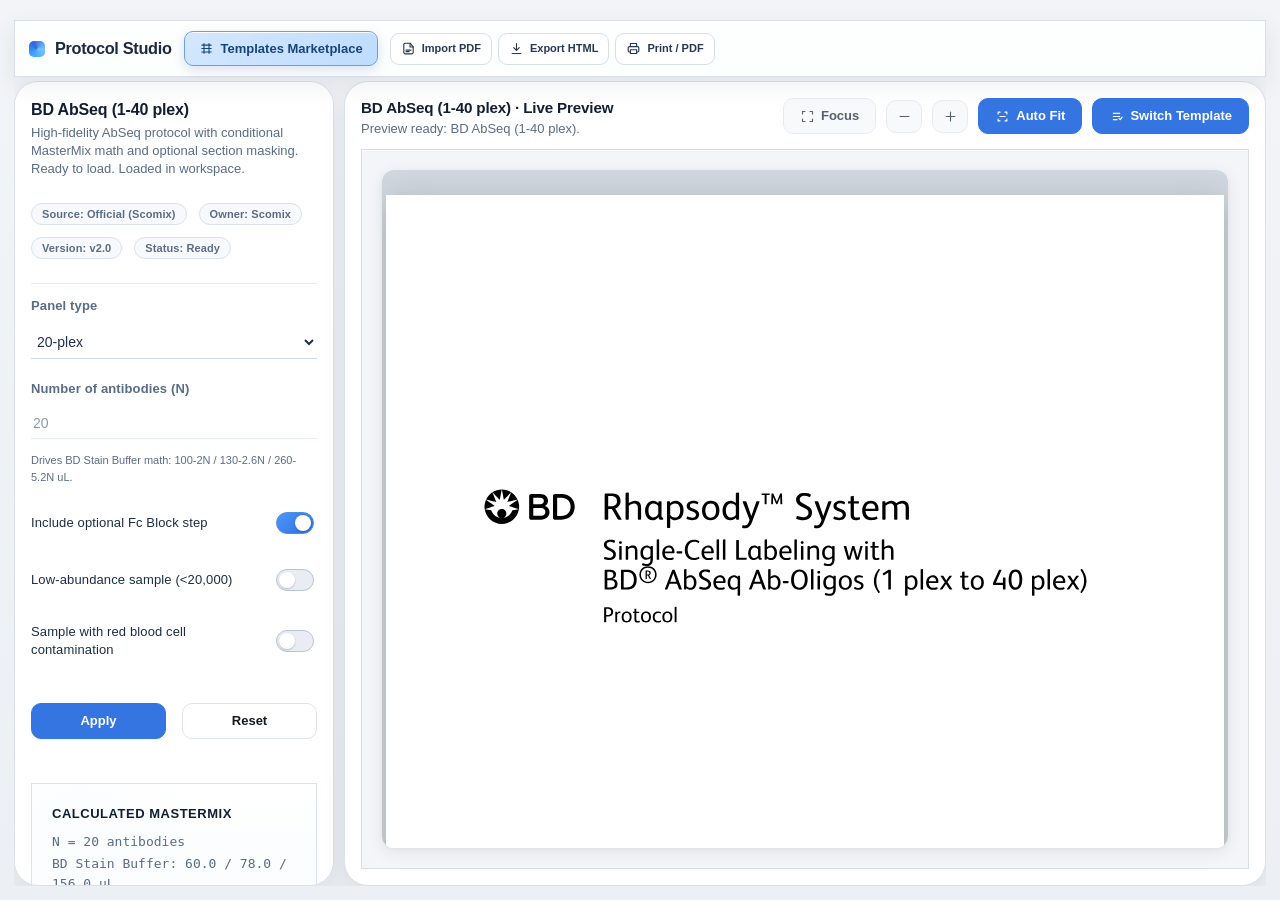
==== commit 4ad6457b: "Add Chandra PDF OCR workflow and supporting scripts - Introduced a new CWL workflow for high-accurac" ====
--- a/index.html
+++ b/index.html
@@ -3,10 +3,8 @@
 <head>
   <meta charset="utf-8" />
   <meta name="viewport" content="width=device-width, initial-scale=1" />
-  <title>Scomix Protocol Studio</title>
-  <link rel="preconnect" href="https://fonts.googleapis.com">
-  <link rel="preconnect" href="https://fonts.gstatic.com" crossorigin>
-  <link href="https://fonts.googleapis.com/css2?family=Inter:wght@400;500;600;700;800&family=JetBrains+Mono:wght@400;500;600&display=swap" rel="stylesheet">
+  <title>Protocol Studio</title>
+  <link rel="icon" href="data:image/svg+xml,%3Csvg xmlns='http://www.w3.org/2000/svg' viewBox='0 0 64 64'%3E%3Crect width='64' height='64' rx='16' fill='%2314212f'/%3E%3Cpath d='M18 18h28v8H26v20h-8V18Z' fill='%2389b7ff'/%3E%3Cpath d='M30 30h16v16H30V30Z' fill='%232f6edc'/%3E%3C/svg%3E">
   <style>
 /* ═══════════════════════════════════════════════════
    DESIGN TOKENS
@@ -54,7 +52,9 @@
   /* — Warning (amber) — */
   --warning-50: #fffbeb;
   --warning-100: #fef3c7;
+  --warning-300: #f7c76f;
   --warning-400: #f59e0b;
+  --warning-500: #d98806;
   --warning-600: #b45309;
   --warning-700: #92400e;
 
@@ -108,8 +108,8 @@
   --shadow-focus-danger: 0 0 0 3px rgba(220, 38, 38, 0.16);
 
   /* — Typography — */
-  --font-sans: 'Inter', -apple-system, BlinkMacSystemFont, 'Segoe UI', sans-serif;
-  --font-mono: 'JetBrains Mono', 'SF Mono', 'Fira Code', monospace;
+  --font-sans: ui-sans-serif, -apple-system, BlinkMacSystemFont, 'Aptos', 'Segoe UI Variable', 'Segoe UI', sans-serif;
+  --font-mono: 'SF Mono', 'Cascadia Mono', 'Menlo', 'Consolas', monospace;
   --text-xs: 0.6875rem;
   --text-sm: 0.8125rem;
   --text-base: 0.875rem;
@@ -1825,6 +1825,98 @@
   border-radius: 12px;
 }
 
+.btn-icon {
+  width: 15px;
+  height: 15px;
+  flex: 0 0 auto;
+  fill: none;
+  stroke: currentColor;
+  stroke-width: 1.8;
+  stroke-linecap: round;
+  stroke-linejoin: round;
+}
+
+.icon-btn {
+  width: 36px;
+  min-width: 36px;
+  padding-inline: 0;
+}
+
+.nav-chip,
+.btn {
+  isolation: isolate;
+}
+
+.nav-chip {
+  display: inline-flex;
+  align-items: center;
+  justify-content: center;
+  gap: 7px;
+  transition: transform 180ms var(--ease-out), box-shadow 180ms var(--ease-out), border-color 180ms var(--ease-out), background 180ms var(--ease-out), color 180ms var(--ease-out);
+}
+
+.nav-chip:hover:enabled {
+  transform: translateY(-1px);
+}
+
+.nav-chip:active:enabled {
+  transform: scale(0.98);
+}
+
+.nav-chip:focus-visible {
+  box-shadow: var(--shadow-focus);
+  outline: none;
+}
+
+.btn {
+  transition-duration: 180ms;
+  transition-timing-function: var(--ease-out);
+}
+
+.btn:focus-visible,
+.nav-chip:focus-visible,
+.chip:focus-visible,
+input:focus-visible,
+select:focus-visible {
+  outline: none;
+  box-shadow: var(--shadow-focus);
+}
+
+.workspace.is-preview-focus {
+  gap: 0;
+}
+
+.workspace.is-preview-focus .preview-panel {
+  border-radius: 18px;
+}
+
+#focusPreviewBtn.is-active {
+  background: #14212f;
+  border-color: #14212f;
+  color: #ffffff;
+  box-shadow: 0 6px 16px rgba(20, 33, 47, 0.16);
+}
+
+.summary-card {
+  border-color: #d7e3f2;
+  background:
+    linear-gradient(180deg, rgba(255,255,255,0.9), rgba(247,250,254,0.98)),
+    radial-gradient(circle at 18% 0%, rgba(58, 124, 220, 0.12), transparent 42%);
+  box-shadow: inset 0 1px 0 rgba(255,255,255,0.8);
+}
+
+.summary-card h3 {
+  color: #2b527e;
+}
+
+.frame-wrap {
+  box-shadow: inset 0 1px 0 rgba(255,255,255,0.8);
+}
+
+.preview-panel {
+  box-shadow: 0 14px 36px rgba(20, 37, 63, 0.09);
+}
+
 /* Marketplace card thumbnail primitives */
 .market-card-preview-shell {
   height: 136px;
@@ -2056,6 +2148,10 @@
     grid-template-columns: 1fr 1fr;
   }
 
+  .preview-toolbar-actions .icon-btn {
+    width: 100%;
+  }
+
   .market-grid {
     grid-template-columns: 1fr;
   }
@@ -2174,13 +2270,25 @@
       </div>
 
       <div class="header-center-cta" aria-label="Main action">
-        <button id="exploreTemplatesBtn" type="button" class="nav-chip is-active is-marketplace" title="Shortcut: T">Templates Marketplace</button>
+        <button id="exploreTemplatesBtn" type="button" class="nav-chip is-active is-marketplace" title="Shortcut: T">
+          <svg class="btn-icon" viewBox="0 0 24 24" aria-hidden="true"><path d="M4.5 6.5h15M4.5 12h15M4.5 17.5h15M8 4.25v15.5M16 4.25v15.5"/></svg>
+          Templates Marketplace
+        </button>
       </div>
 
       <div class="header-actions">
-        <button id="openPdfLabBtn" type="button" class="btn btn-ghost" title="Shortcut: I">Import PDF</button>
-        <button id="downloadHtmlBtn" type="button" class="btn btn-soft">Export HTML</button>
-        <button id="printPdfBtn" type="button" class="btn btn-soft">Print / PDF</button>
+        <button id="openPdfLabBtn" type="button" class="btn btn-ghost" title="Shortcut: I">
+          <svg class="btn-icon" viewBox="0 0 24 24" aria-hidden="true"><path d="M6.5 20.5h11a2 2 0 0 0 2-2v-9l-5-6h-8a2 2 0 0 0-2 2v13a2 2 0 0 0 2 2Z"/><path d="M14.5 3.5v6h5M8 14.5h8M8 17h5"/></svg>
+          Import PDF
+        </button>
+        <button id="downloadHtmlBtn" type="button" class="btn btn-soft">
+          <svg class="btn-icon" viewBox="0 0 24 24" aria-hidden="true"><path d="M12 4v11M7.5 10.5 12 15l4.5-4.5M5 20h14"/></svg>
+          Export HTML
+        </button>
+        <button id="printPdfBtn" type="button" class="btn btn-soft">
+          <svg class="btn-icon" viewBox="0 0 24 24" aria-hidden="true"><path d="M7 8V4h10v4M7 17.5H5.5a2 2 0 0 1-2-2V11a2 2 0 0 1 2-2h13a2 2 0 0 1 2 2v4.5a2 2 0 0 1-2 2H17"/><path d="M7 14h10v6H7z"/></svg>
+          Print / PDF
+        </button>
       </div>
     </header>
 
@@ -2218,10 +2326,24 @@
           </div>
 
           <div class="preview-toolbar-actions">
-            <button id="previewZoomOutBtn" type="button" class="btn btn-soft" aria-label="Zoom out preview">−</button>
-            <button id="previewZoomInBtn" type="button" class="btn btn-soft" aria-label="Zoom in preview">+</button>
-            <button id="previewAutoFitBtn" type="button" class="btn btn-soft">Auto Fit</button>
-            <button id="openMarketplaceFromPreviewBtn" type="button" class="btn btn-primary">Switch Template</button>
+            <button id="focusPreviewBtn" type="button" class="btn btn-soft" aria-pressed="false" title="Shortcut: E">
+              <svg class="btn-icon" viewBox="0 0 24 24" aria-hidden="true"><path d="M8 4H4v4M16 4h4v4M8 20H4v-4M20 16v4h-4"/></svg>
+              <span data-focus-label>Focus</span>
+            </button>
+            <button id="previewZoomOutBtn" type="button" class="btn btn-soft icon-btn" aria-label="Zoom out preview">
+              <svg class="btn-icon" viewBox="0 0 24 24" aria-hidden="true"><path d="M5 12h14"/></svg>
+            </button>
+            <button id="previewZoomInBtn" type="button" class="btn btn-soft icon-btn" aria-label="Zoom in preview">
+              <svg class="btn-icon" viewBox="0 0 24 24" aria-hidden="true"><path d="M12 5v14M5 12h14"/></svg>
+            </button>
+            <button id="previewAutoFitBtn" type="button" class="btn btn-soft">
+              <svg class="btn-icon" viewBox="0 0 24 24" aria-hidden="true"><path d="M5 8V5h3M16 5h3v3M8 19H5v-3M19 16v3h-3M8 12h8"/></svg>
+              Auto Fit
+            </button>
+            <button id="openMarketplaceFromPreviewBtn" type="button" class="btn btn-primary">
+              <svg class="btn-icon" viewBox="0 0 24 24" aria-hidden="true"><path d="M7 7h10M7 12h10M7 17h6"/><path d="m16 15 2 2 3-4"/></svg>
+              Switch Template
+            </button>
           </div>
         </div>
 
@@ -12552,6 +12674,7 @@
   previewZoomOutBtn: document.getElementById("previewZoomOutBtn"),
   previewZoomInBtn: document.getElementById("previewZoomInBtn"),
   previewAutoFitBtn: document.getElementById("previewAutoFitBtn"),
+  focusPreviewBtn: document.getElementById("focusPreviewBtn"),
   openMarketplaceFromPreviewBtn: document.getElementById("openMarketplaceFromPreviewBtn"),
 
   summaryTitle: document.getElementById("summaryTitle"),
@@ -12710,6 +12833,10 @@
     queuePreviewRefresh();
   });
 
+  safeOn(refs.focusPreviewBtn, "click", () => {
+    togglePreviewFocus();
+  });
+
   safeOn(refs.openMarketplaceFromPreviewBtn, "click", () => {
     setOverlayState("marketplace", true);
   });
@@ -12794,9 +12921,37 @@
       event.preventDefault();
       if (refs.applyBtn) refs.applyBtn.click();
       break;
+    case "e":
+      event.preventDefault();
+      togglePreviewFocus();
+      break;
     default:
       break;
   }
+}
+
+function togglePreviewFocus() {
+  setPreviewFocus(!refs.workspace.classList.contains("is-preview-focus"));
+}
+
+function setPreviewFocus(isFocused) {
+  if (!refs.workspace) {
+    return;
+  }
+
+  refs.workspace.classList.toggle("is-preview-focus", Boolean(isFocused));
+
+  if (refs.focusPreviewBtn) {
+    refs.focusPreviewBtn.classList.toggle("is-active", Boolean(isFocused));
+    refs.focusPreviewBtn.setAttribute("aria-pressed", String(Boolean(isFocused)));
+    refs.focusPreviewBtn.title = isFocused ? "Exit preview focus (E)" : "Focus preview (E)";
+    const label = refs.focusPreviewBtn.querySelector("[data-focus-label]");
+    if (label) {
+      label.textContent = isFocused ? "Exit Focus" : "Focus";
+    }
+  }
+
+  queuePreviewRefresh();
 }
 
 function bindPdfLabEvents() {
@@ -14255,6 +14410,7 @@
   refs.previewZoomOutBtn.disabled = !hasActive;
   refs.previewZoomInBtn.disabled = !hasActive;
   refs.previewAutoFitBtn.disabled = !hasActive;
+  refs.focusPreviewBtn.disabled = !hasActive;
 
   const selected = getSelectedProtocol();
   refs.openMarketplaceFromPreviewBtn.disabled = !selected;
